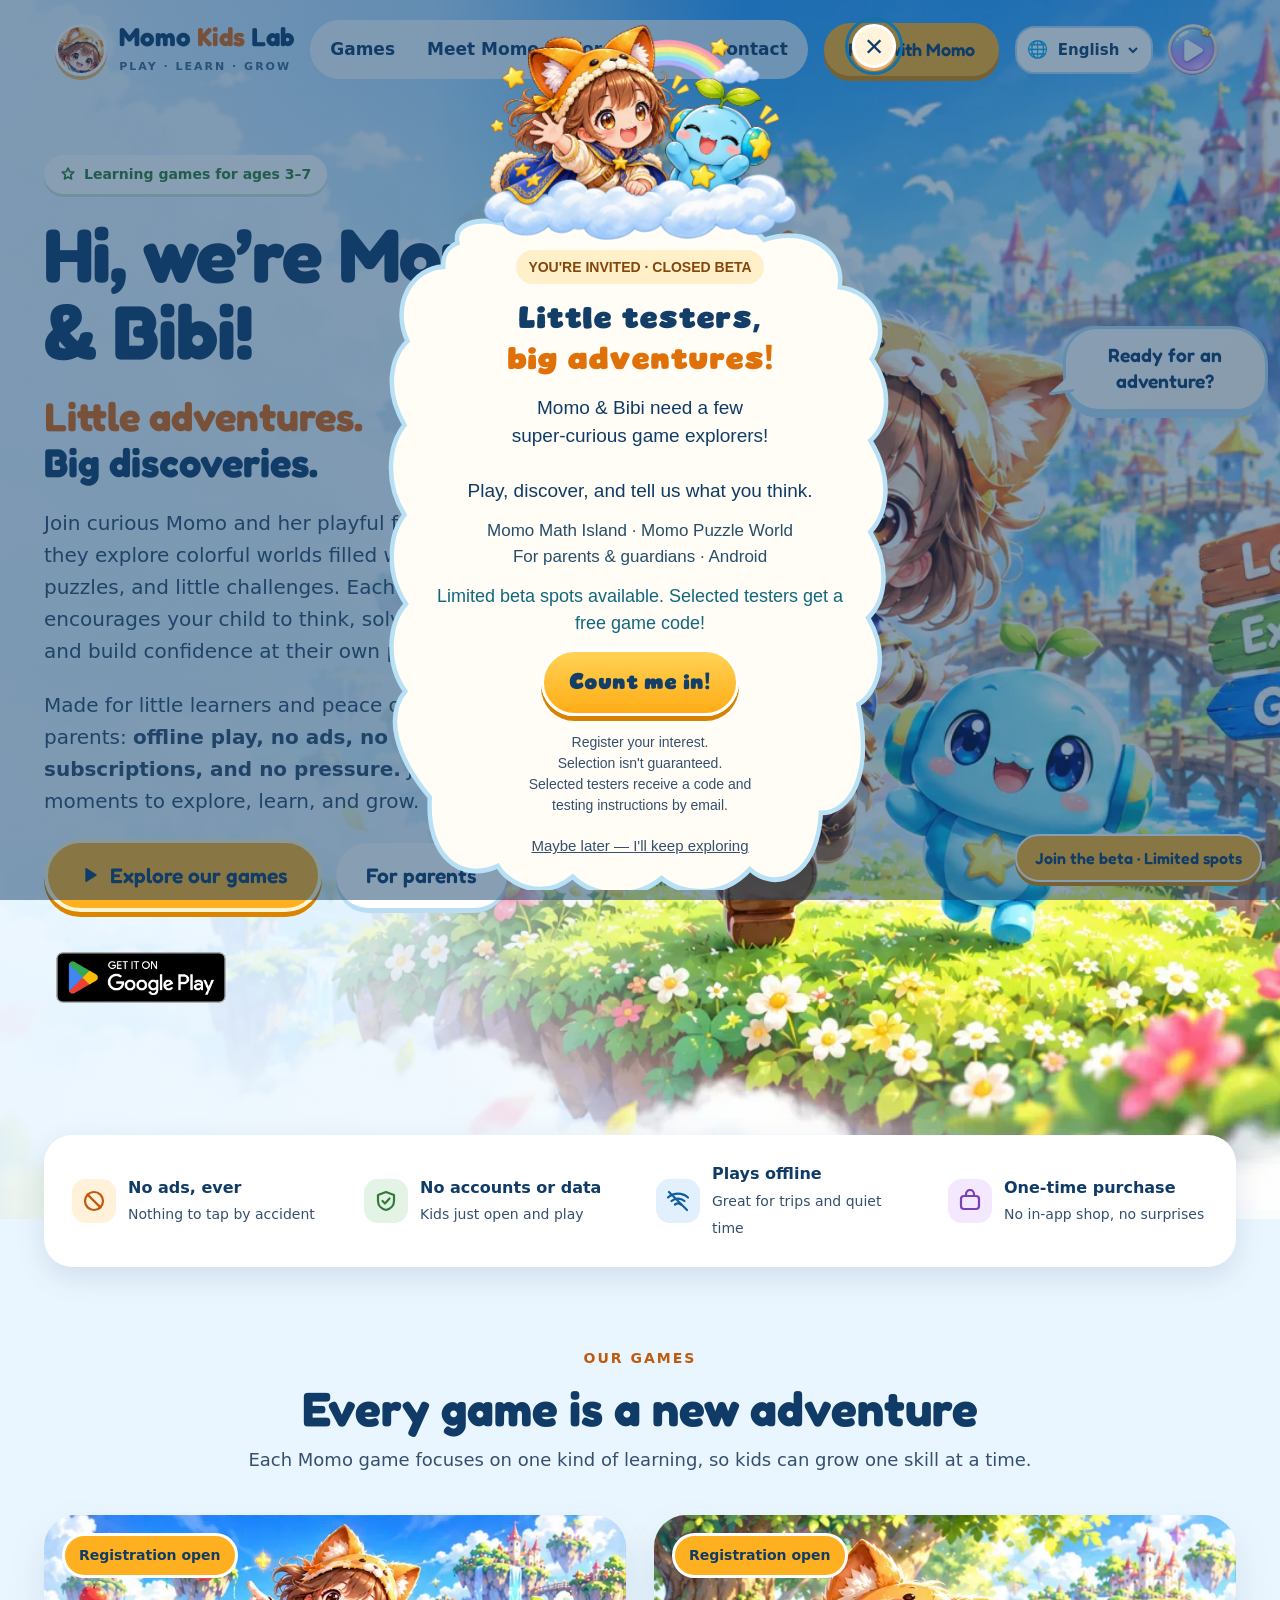
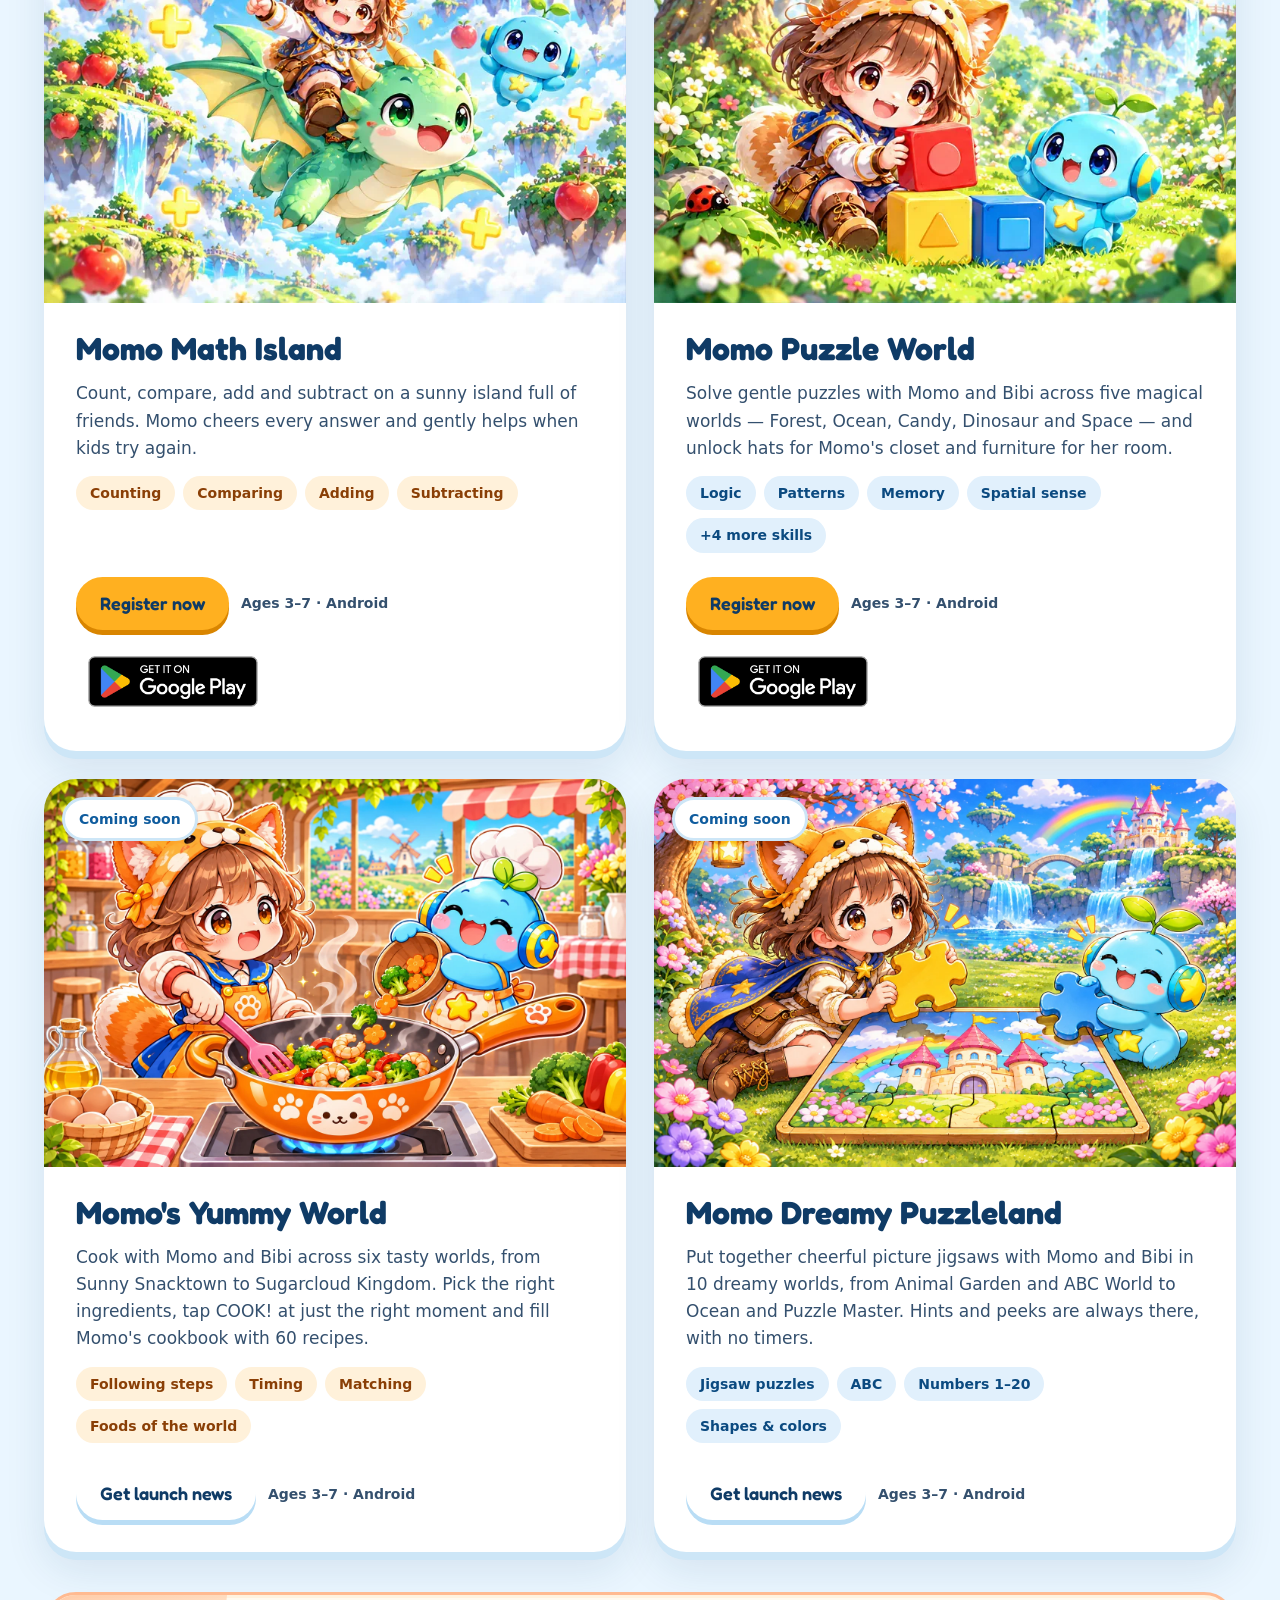
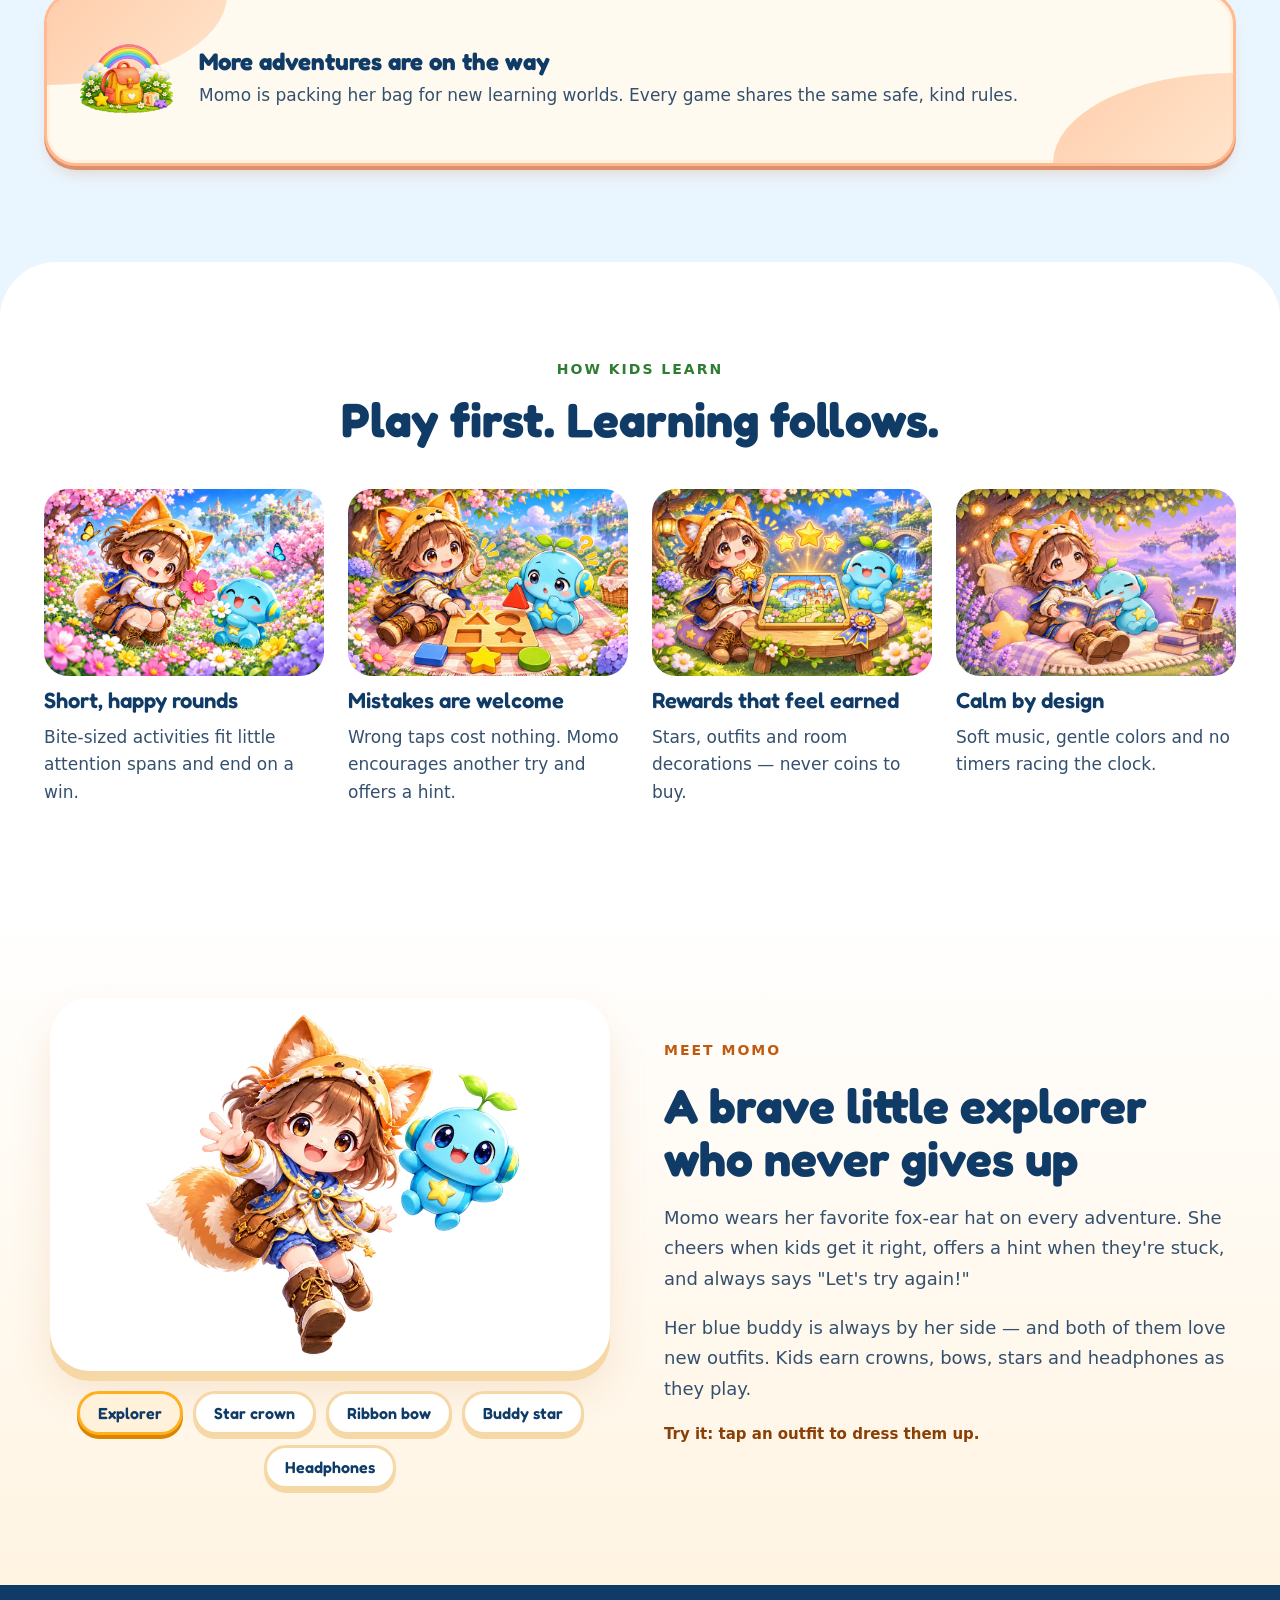
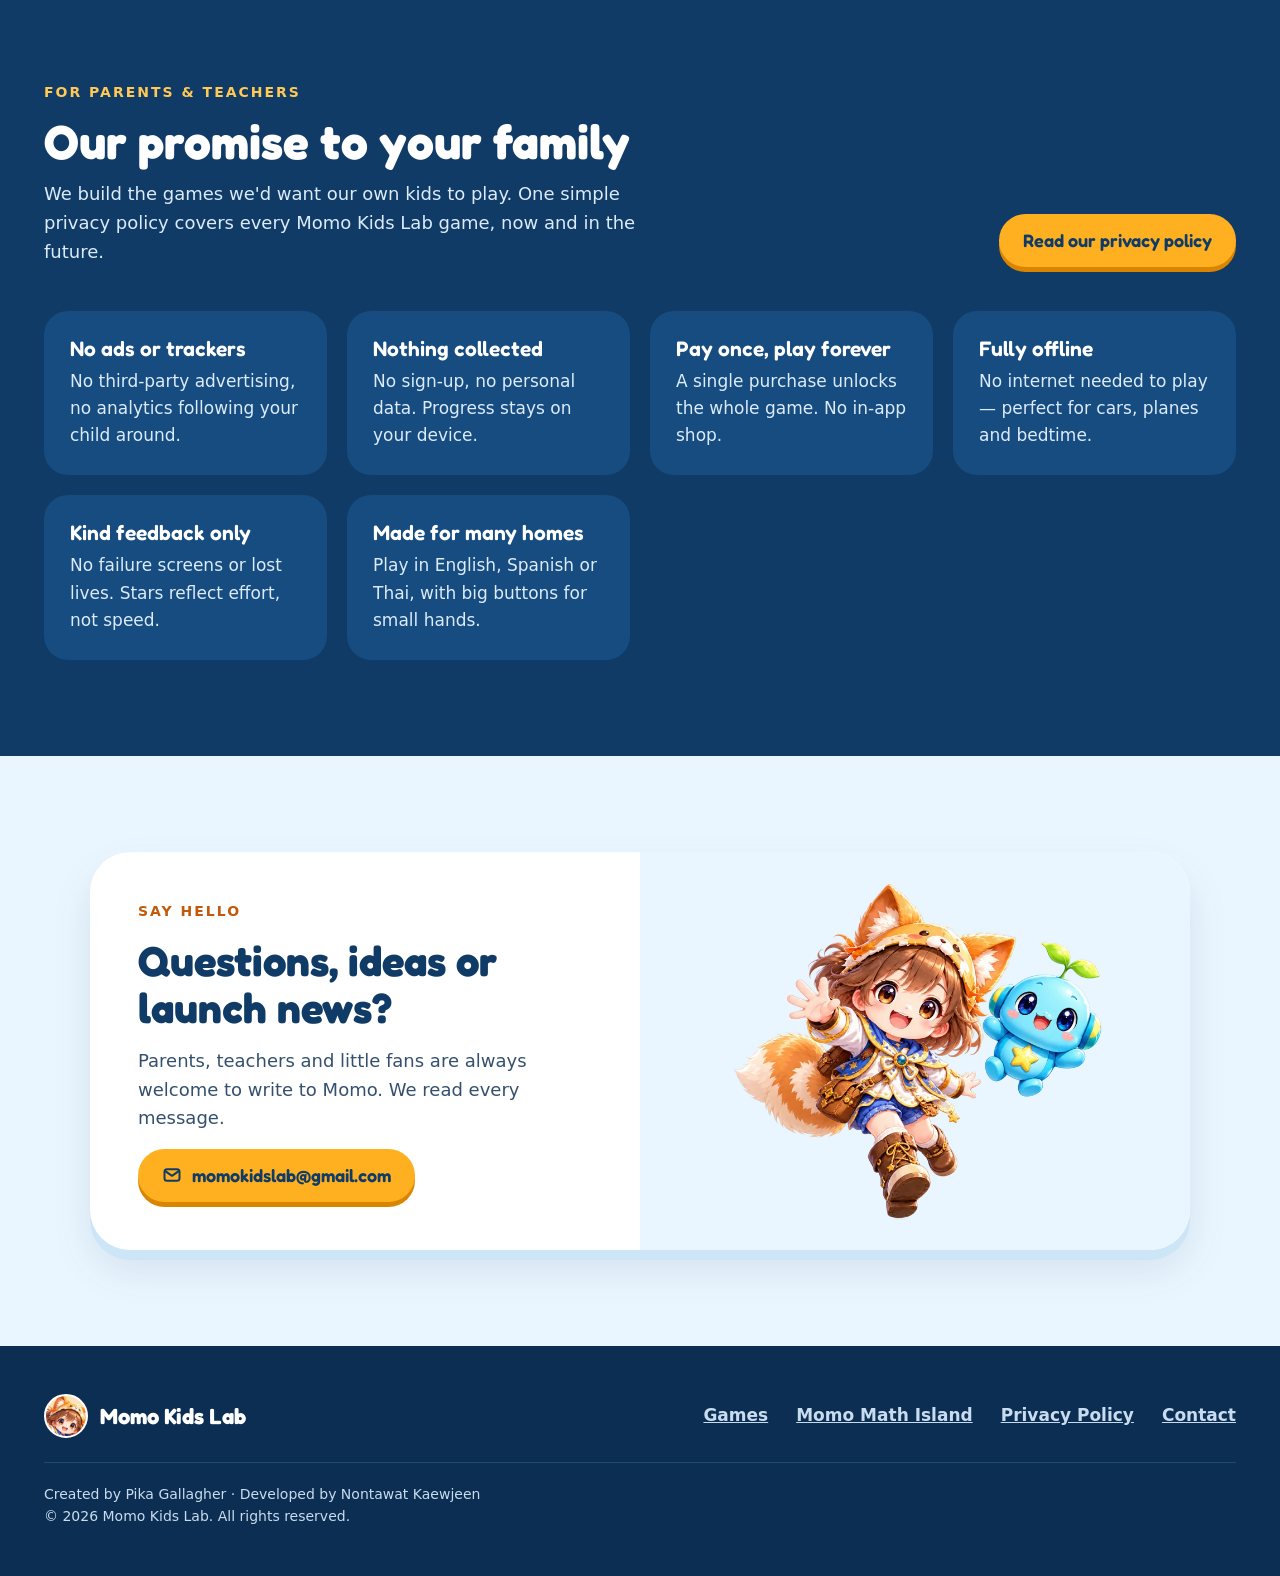
==== index.html @ ffc95e84 "Add Momo theme music with accessible play and mute beside language picker" ====
<!doctype html>
<html lang="en">
<head>
<meta charset="utf-8">
<meta name="viewport" content="width=device-width, initial-scale=1">
<title>Momo Kids Lab — Learning games for curious kids</title>
<meta name="description" content="Momo Kids Lab makes gentle, ad-free learning games for kids ages 3–7. Join Momo, a brave little explorer, on math, puzzle and cooking adventures that play fully offline.">
<meta name="theme-color" content="#EAF6FF">
<meta property="og:type" content="website">
<meta property="og:title" content="Momo Kids Lab — Learning games for curious kids">
<meta property="og:description" content="Gentle, ad-free learning games for kids ages 3–7, starring Momo.">
<meta property="og:url" content="https://shinmeijoudai.github.io/">
<meta property="og:image" content="https://shinmeijoudai.github.io/assets/img/og-image.jpg">
<link rel="icon" type="image/png" href="favicon.png">
<link rel="apple-touch-icon" href="assets/img/apple-touch-icon.png">
<link rel="preload" as="image" href="assets/img/hero.webp">
<link rel="stylesheet" href="assets/site.css?v=20261120-google-play">
</head>
<body>
<a class="skip" href="#main">Skip to content</a>

<header class="hero" id="top">
  <img class="hero-img" src="assets/img/hero.webp" alt="Momo, a cheerful explorer girl in a fox-ear hat, runs across a flowery floating island with Bibi toward a signpost that reads Learn, Explore, Grow" fetchpriority="high">
  <div class="hero-fade"></div>

  <nav class="nav" aria-label="Main">
    <a class="brand" href="./">
      <img src="assets/img/momo-face.webp" alt="" width="52" height="52">
      <span><span class="brand-name">Momo <span>Kids</span> Lab</span><span class="brand-tag">PLAY · LEARN · GROW</span></span>
    </a>
    <div class="nav-links">
      <a href="#games">Games</a>
      <a href="#meet-momo">Meet Momo</a>
      <a href="#parents">For Parents</a>
      <a href="#contact">Contact</a>
    </div>
    <a class="btn btn-sun" href="#games">Play with Momo</a>
    <label class="language-picker"><span aria-hidden="true">🌐</span><select id="site-language" aria-label="Choose language">
      <option value="en" lang="en">English</option>
      <option value="es" lang="es">Español</option>
      <option value="th" lang="th">ไทย</option>
      <option value="zh-CN" lang="zh-CN">简体中文</option>
    </select></label>
  </nav>

  <div class="hero-copy">
    <div class="hero-copy-inner">
      <span class="pill">
        <svg width="16" height="16" viewBox="0 0 24 24" fill="none" stroke="currentColor" stroke-width="2.5" stroke-linecap="round" stroke-linejoin="round" aria-hidden="true"><path d="M12 3l2.6 5.6 6 .7-4.5 4.1 1.2 6L12 16.5 6.7 19.4l1.2-6L3.4 9.3l6-.7z"/></svg>
        Learning games for ages 3–7
      </span>
      <h1>Hi, we’re Momo &amp; Bibi!</h1>
      <h2 style="font-size:clamp(32px,3.2vw,40px);line-height:1.15"><span style="color:var(--orange)">Little adventures.</span> <span style="color:var(--navy);display:inline-block;white-space:nowrap">Big discoveries.</span></h2>
      <p class="hero-text">Join curious Momo and her playful friend Bibi as they explore colorful worlds filled with numbers, puzzles, and little challenges. Each adventure encourages your child to think, solve problems, and build confidence at their own pace.</p>
      <p class="hero-text">Made for little learners and peace of mind for parents: <strong>offline play, no ads, no subscriptions, and no pressure.</strong> Just playful moments to explore, learn, and grow.</p>
      <div class="btn-row">
        <a class="btn btn-sun btn-lg" href="#games">
          <svg width="22" height="22" viewBox="0 0 24 24" fill="currentColor" aria-hidden="true"><path d="M8 5.5v13a1 1 0 0 0 1.5.86l10.4-6.5a1 1 0 0 0 0-1.72L9.5 4.64A1 1 0 0 0 8 5.5z"/></svg>
          Explore our games</a>
        <a class="btn btn-cloud btn-lg" href="#parents">For parents</a>
      </div>
      <div class="play-platform"><a class="google-play-badge" href="#games" aria-label="Explore Momo games on Google Play"><img src="assets/img/google-play-badge.png" width="194" height="75" alt="Get it on Google Play" loading="lazy"></a></div>
    </div>
  </div>

  <div class="bubble" style="translate:0 0" aria-hidden="true">Ready for an adventure?</div>

  <ul class="promise">
    <li><span class="ico o"><svg width="24" height="24" viewBox="0 0 24 24" fill="none" stroke="currentColor" stroke-width="2.2" stroke-linecap="round" aria-hidden="true"><circle cx="12" cy="12" r="9"/><path d="M5.6 5.6l12.8 12.8"/></svg></span>
      <span><strong>No ads, ever</strong><span class="s">Nothing to tap by accident</span></span></li>
    <li><span class="ico g"><svg width="24" height="24" viewBox="0 0 24 24" fill="none" stroke="currentColor" stroke-width="2.2" stroke-linecap="round" stroke-linejoin="round" aria-hidden="true"><path d="M12 3l8 3v6c0 4.5-3.4 8-8 9-4.6-1-8-4.5-8-9V6z"/><path d="M8.5 12l2.5 2.5 4.5-5"/></svg></span>
      <span><strong>No accounts or data</strong><span class="s">Kids just open and play</span></span></li>
    <li><span class="ico b"><svg width="24" height="24" viewBox="0 0 24 24" fill="none" stroke="currentColor" stroke-width="2.2" stroke-linecap="round" stroke-linejoin="round" aria-hidden="true"><path d="M2 8.5a15 15 0 0 1 20 0"/><path d="M5.5 12a10 10 0 0 1 13 0"/><path d="M9 15.5a5 5 0 0 1 6 0"/><path d="M3 3l18 18"/></svg></span>
      <span><strong>Plays offline</strong><span class="s">Great for trips and quiet time</span></span></li>
    <li><span class="ico p"><svg width="24" height="24" viewBox="0 0 24 24" fill="none" stroke="currentColor" stroke-width="2.2" stroke-linecap="round" stroke-linejoin="round" aria-hidden="true"><rect x="3" y="7" width="18" height="13" rx="3"/><path d="M8 7V5a4 4 0 0 1 8 0v2"/></svg></span>
      <span><strong>One-time purchase</strong><span class="s">No in-app shop, no surprises</span></span></li>
  </ul>
</header>

<main id="main">

<section id="games" class="sec games">
  <div class="wrap games-inner">
    <div class="center">
      <span class="eyebrow">Our games</span>
      <h2 class="h2">Every game is a new adventure</h2>
      <p class="lead">Each Momo game focuses on one kind of learning, so kids can grow one skill at a time.</p>
    </div>

    <div class="grid-2 game-grid">
      <article class="card">
        <div class="card-media">
          <img src="assets/img/act-add.webp" alt="Momo and her buddy ride a friendly green dragon past floating islands with apples and plus signs" loading="lazy" width="768" height="512">
          <span class="badge">Registration open</span>
        </div>
        <div class="card-body">
          <h3>Momo Math Island</h3>
          <p>Count, compare, add and subtract on a sunny island full of friends. Momo cheers every answer and gently helps when kids try again.</p>
          <ul class="tags"><li>Counting</li><li>Comparing</li><li>Adding</li><li>Subtracting</li></ul>
          <div class="card-foot"><a class="btn btn-sun" href="https://momo-kids-lab-register.pages.dev/">Register now</a><span>Ages 3–7 · Android</span></div><div class="play-platform"><a class="google-play-badge" href="https://play.google.com/store/apps/details?id=com.momokidslab.momomathisland" aria-label="View this game on Google Play"><img src="assets/img/google-play-badge.png" width="194" height="75" alt="Get it on Google Play" loading="lazy"></a></div>
        </div>
      </article>

      <article class="card">
        <div class="card-media">
          <img src="assets/img/act-count.webp" alt="Momo sits in a sunny forest with her buddy, stacking colorful shape blocks" loading="lazy" width="768" height="512">
          <span class="badge">Registration open</span>
        </div>
        <div class="card-body">
          <h3>Momo Puzzle World</h3>
          <p>Solve gentle puzzles with Momo and Bibi across five magical worlds — Forest, Ocean, Candy, Dinosaur and Space — and unlock hats for Momo's closet and furniture for her room.</p>
          <ul class="tags blue"><li>Logic</li><li>Patterns</li><li>Memory</li><li>Spatial sense</li><li>+4 more skills</li></ul>
          <div class="card-foot"><a class="btn btn-sun" href="https://momo-kids-lab-register.pages.dev/">Register now</a><span>Ages 3–7 · Android</span></div><div class="play-platform"><a class="google-play-badge" href="https://play.google.com/store/apps/details?id=com.momokidslab.puzzleworld" aria-label="View this game on Google Play"><img src="assets/img/google-play-badge.png" width="194" height="75" alt="Get it on Google Play" loading="lazy"></a></div>
        </div>
      </article>

      <article class="card">
        <div class="card-media">
          <img src="assets/img/game-yummy-world.webp" alt="Momo and Bibi cook vegetables together in an orange cat-face wok" loading="lazy" width="768" height="512">
          <span class="badge soft">Coming soon</span>
        </div>
        <div class="card-body">
          <h3>Momo's Yummy World</h3>
          <p>Cook with Momo and Bibi across six tasty worlds, from Sunny Snacktown to Sugarcloud Kingdom. Pick the right ingredients, tap COOK! at just the right moment and fill Momo's cookbook with 60 recipes.</p>
          <ul class="tags"><li>Following steps</li><li>Timing</li><li>Matching</li><li>Foods of the world</li></ul>
          <div class="card-foot"><a class="btn btn-cloud" href="mailto:momokidslab@gmail.com?subject=Tell%20me%20when%20Momo%27s%20Yummy%20World%20launches">Get launch news</a><span>Ages 3–7 · Android</span></div>
        </div>
      </article>

      <article class="card">
        <div class="card-media">
          <img src="assets/img/game-dreamy-puzzleland.webp" alt="Momo and Bibi assemble a colorful castle jigsaw in a magical garden" loading="lazy" width="768" height="512">
          <span class="badge soft">Coming soon</span>
        </div>
        <div class="card-body">
          <h3>Momo Dreamy Puzzleland</h3>
          <p>Put together cheerful picture jigsaws with Momo and Bibi in 10 dreamy worlds, from Animal Garden and ABC World to Ocean and Puzzle Master. Hints and peeks are always there, with no timers.</p>
          <ul class="tags blue"><li>Jigsaw puzzles</li><li>ABC</li><li>Numbers 1–20</li><li>Shapes &amp; colors</li></ul>
          <div class="card-foot"><a class="btn btn-cloud" href="mailto:momokidslab@gmail.com?subject=Tell%20me%20when%20Momo%20Dreamy%20Puzzleland%20launches">Get launch news</a><span>Ages 3–7 · Android</span></div>
        </div>
      </article>
    </div>

    <div class="more">
      <img src="assets/img/decor-rainbow.webp" alt="" loading="lazy">
      <div>
        <h3>More adventures are on the way</h3>
        <p>Momo is packing her bag for new learning worlds. Every game shares the same safe, kind rules.</p>
      </div>
    </div>
  </div>
</section>


<section class="sec learn">
  <div class="wrap stack">
    <div class="center">
      <span class="eyebrow green">How kids learn</span>
      <h2 class="h2">Play first. Learning follows.</h2>
    </div>
    <div class="grid-4">
      <div class="learn-item"><img src="assets/img/act-compare.webp" alt="Momo offers Bibi a pink flower in a sunny blossom garden" loading="lazy" width="768" height="512"><h3>Short, happy rounds</h3><p>Bite-sized activities fit little attention spans and end on a win.</p></div>
      <div class="learn-item"><img src="assets/img/world-forest.webp" alt="Momo kindly helps Bibi find the matching shape in a puzzle" loading="lazy" width="768" height="512"><h3>Mistakes are welcome</h3><p>Wrong taps cost nothing. Momo encourages another try and offers a hint.</p></div>
      <div class="learn-item"><img src="assets/img/world-sky.webp" alt="Momo and Bibi celebrate completing a puzzle with golden star rewards" loading="lazy" width="768" height="512"><h3>Rewards that feel earned</h3><p>Stars, outfits and room decorations — never coins to buy.</p></div>
      <div class="learn-item"><img src="assets/img/act-subtract.webp" alt="Momo and Bibi relax with a storybook and gentle music in a cozy garden nook" loading="lazy" width="768" height="512"><h3>Calm by design</h3><p>Soft music, gentle colors and no timers racing the clock.</p></div>
    </div>
  </div>
</section>

<section id="meet-momo" class="sec meet">
  <div class="wrap split">
    <div class="stage">
      <div class="stage-frame"><img id="outfit-img" src="assets/img/momo-friends.webp" alt="Momo in her explorer outfit waving beside her blue buddy" loading="lazy"></div>
      <div class="outfits" role="group" aria-label="Choose an outfit">
        <button class="outfit" type="button" aria-pressed="true" data-src="assets/img/momo-friends.webp" data-alt="Momo in her explorer outfit waving beside her blue buddy">Explorer</button>
        <button class="outfit" type="button" aria-pressed="false" data-src="assets/img/ward-crown-clean.webp" data-alt="Momo wearing a little star crown beside her blue buddy">Star crown</button>
        <button class="outfit" type="button" aria-pressed="false" data-src="assets/img/ward-bow-clean.webp" data-alt="Momo with a red ribbon bow on her hat beside her blue buddy">Ribbon bow</button>
        <button class="outfit" type="button" aria-pressed="false" data-src="assets/img/ward-star-clean.webp" data-alt="Momo beside her blue buddy, who wears a bouncy star antenna">Buddy star</button>
        <button class="outfit" type="button" aria-pressed="false" data-src="assets/img/ward-phones-clean.webp" data-alt="Momo beside her blue buddy, who wears rainbow headphones">Headphones</button>
      </div>
    </div>
    <div class="copy">
      <span class="eyebrow">Meet Momo</span>
      <h2 class="h2">A brave little explorer who never gives up</h2>
      <p>Momo wears her favorite fox-ear hat on every adventure. She cheers when kids get it right, offers a hint when they're stuck, and always says "Let's try again!"</p>
      <p>Her blue buddy is always by her side — and both of them love new outfits. Kids earn crowns, bows, stars and headphones as they play.</p>
      <p class="hint">Try it: tap an outfit to dress them up.</p>
    </div>
  </div>
</section>

<section id="parents" class="sec dark">
  <div class="wrap stack">
    <div class="dark-head">
      <div>
        <span class="eyebrow gold">For parents &amp; teachers</span>
        <h2 class="h2">Our promise to your family</h2>
        <p class="lead">We build the games we'd want our own kids to play. One simple privacy policy covers every Momo Kids Lab game, now and in the future.</p>
      </div>
      <a class="btn btn-sun" href="momo-math-island/privacy-policy.html">Read our privacy policy</a>
    </div>
    <div class="grid-3">
      <div class="tile"><h3>No ads or trackers</h3><p>No third-party advertising, no analytics following your child around.</p></div>
      <div class="tile"><h3>Nothing collected</h3><p>No sign-up, no personal data. Progress stays on your device.</p></div>
      <div class="tile"><h3>Pay once, play forever</h3><p>A single purchase unlocks the whole game. No in-app shop.</p></div>
      <div class="tile"><h3>Fully offline</h3><p>No internet needed to play — perfect for cars, planes and bedtime.</p></div>
      <div class="tile"><h3>Kind feedback only</h3><p>No failure screens or lost lives. Stars reflect effort, not speed.</p></div>
      <div class="tile"><h3>Made for many homes</h3><p>Play in English, Spanish or Thai, with big buttons for small hands.</p></div>
    </div>
  </div>
</section>

<section id="contact" class="sec">
  <div class="wrap">
    <div class="contact">
      <div class="contact-copy">
        <span class="eyebrow">Say hello</span>
        <h2>Questions, ideas or launch news?</h2>
        <p class="lead">Parents, teachers and little fans are always welcome to write to Momo. We read every message.</p>
        <a class="btn btn-sun" href="https://mail.google.com/mail/?view=cm&amp;fs=1&amp;to=momokidslab%40gmail.com" target="_blank" rel="noopener noreferrer">
          <svg width="20" height="20" viewBox="0 0 24 24" fill="none" stroke="currentColor" stroke-width="2.4" stroke-linecap="round" stroke-linejoin="round" aria-hidden="true"><rect x="3" y="5" width="18" height="14" rx="3"/><path d="M3.5 7l8.5 6 8.5-6"/></svg>
          momokidslab@gmail.com</a>
      </div>
      <div class="contact-art"><img src="assets/img/momo-friends.webp" alt="Momo waves hello next to her smiling blue buddy" loading="lazy"></div>
    </div>
  </div>
</section>

</main>

<footer class="footer">
  <div class="wrap">
    <a class="brand" href="./"><img src="assets/img/momo-face.webp" alt="" width="44" height="44"><span class="brand-name">Momo Kids Lab</span></a>
    <nav aria-label="Footer">
      <a href="#games">Games</a>
      <a href="momo-math-island/">Momo Math Island</a>
      <a href="momo-math-island/privacy-policy.html">Privacy Policy</a>
      <a href="https://mail.google.com/mail/?view=cm&amp;fs=1&amp;to=momokidslab%40gmail.com" target="_blank" rel="noopener noreferrer">Contact</a>
    </nav>
    <small>Created by Pika Gallagher · Developed by Nontawat Kaewjeen<br>© 2026 Momo Kids Lab. All rights reserved.</small>
  </div>
</footer>

<script>
document.querySelectorAll('.outfit').forEach(function (btn) {
  btn.addEventListener('click', function () {
    document.querySelectorAll('.outfit').forEach(function (b) { b.setAttribute('aria-pressed', 'false'); });
    btn.setAttribute('aria-pressed', 'true');
    var img = document.getElementById('outfit-img');
    img.src = btn.dataset.src;
    img.alt = btn.dataset.alt;
  });
});
</script>
<script src="assets/languages.js?v=20261120-bibi-th" defer></script>

<dialog class="beta-dialog" id="beta-dialog" aria-labelledby="beta-title" aria-describedby="beta-description">
  <button class="beta-close" type="button" data-beta-close aria-label="Close">×</button>
  <img class="beta-art" src="assets/img/beta-invite-art.webp" width="1536" height="1024" alt="Momo and Bibi waving from a fluffy cloud"><div class="beta-cloud">
  <span class="beta-badge" data-beta="badge">YOU'RE INVITED · CLOSED BETA</span>
  <h2 id="beta-title" data-beta="title"><span class="beta-title-navy">Little testers,</span><span class="beta-title-orange">big adventures!</span></h2>
  <p id="beta-description" data-beta="description">Momo & Bibi need a few
super-curious game explorers!

Play, discover, and tell us what you think.</p>
<p class="beta-games" data-beta="games">Momo Math Island · Momo Puzzle World
For parents & guardians · Android</p>
<p class="beta-offer" data-beta="offer">Limited beta spots available. Selected testers get a free game code!</p>
  
  <a class="btn btn-sun" href="https://momo-kids-lab-register.pages.dev/#register" data-beta="cta">Count me in!</a>
<p class="beta-note" data-beta="note">Register your interest.
Selection isn't guaranteed.
Selected testers receive a code and
testing instructions by email.</p>
  <button class="beta-later" type="button" data-beta-close data-beta="later">Maybe later</button>
</div></dialog>
<button class="beta-reopen" type="button" id="beta-reopen" aria-haspopup="dialog" data-beta="reopen">Join the beta · Limited spots</button>
<script src="assets/beta-invite.js?v=limited-spots" defer></script>


<script>
(function(){
  const hero=document.querySelector('.hero');
  const image=hero.querySelector('.hero-img');
  const bubble=hero.querySelector('.bubble');
  function placeBubble(){
    if(window.innerWidth<=820)return;
    const w=image.clientWidth,h=image.clientHeight;
    const iw=image.naturalWidth||1536,ih=image.naturalHeight||1024;
    const scale=Math.max(w/iw,h/ih);
    // The outer tip of Momo's right fox ear is at (1230, 325).
    // Match object-fit: cover and object-position: 70% center.
    const earX=(w-iw*scale)*0.7+1230*scale;
    const earY=(h-ih*scale)*0.5+325*scale;
    const left=Math.min(w-bubble.offsetWidth-12,earX+12);
    const top=Math.max(112,earY-bubble.offsetHeight+25);
    bubble.style.setProperty('--ear-bubble-left',left+'px');
    bubble.style.setProperty('--ear-bubble-top',top+'px');
  }
  image.addEventListener('load',placeBubble);
  window.addEventListener('resize',placeBubble);
  new ResizeObserver(placeBubble).observe(hero);
  if(document.fonts)document.fonts.ready.then(placeBubble);
  placeBubble();
})();
</script>
<script src="assets/site-music.js?v=20261124-momo-theme" defer></script>
</body>
</html>
---- assets/site.css ----
/* Momo Kids Lab — shared site styles */
@font-face{font-family:"Fredoka";src:url("fonts/Fredoka.ttf") format("truetype");font-weight:300 700;font-display:swap}
:root{
  --sky:#EAF6FF;--sky-line:#CDE6F7;--sky-shadow:#B9DDF5;--white:#FFFFFF;
  --navy:#0F3B66;--navy-2:#164C80;--navy-3:#0B2E52;--ink:#34506E;--ink-strong:#2C4A69;
  --sun:#FFB020;--sun-dark:#D98500;--orange:#E0640F;--orange-text:#C15A0C;--orange-deep:#8A3F06;
  --peach:#FFF1DA;--peach-line:#F6D7A6;--cream:#FFF4E2;--green:#2E7D32;--gold:#FFC857;
  --display:"Fredoka","Arial Rounded MT Bold",system-ui,sans-serif;
  --body:"Nunito","Segoe UI",system-ui,-apple-system,Roboto,sans-serif;
}
*{box-sizing:border-box}
html{scroll-behavior:smooth}
body{margin:0;background:var(--sky);color:var(--ink);font-family:var(--body);font-size:17px;line-height:1.6;overflow-x:hidden}
img{max-width:100%;height:auto;display:block}
a{color:#0F5C9E}a:hover{color:#0B3F6E}
h1,h2,h3{font-family:var(--display);color:var(--navy);margin:0;line-height:1.1}
p{margin:0}
.wrap{max-width:1240px;margin:0 auto;padding:0 24px}
.sec{padding:96px 0}
.eyebrow{font-weight:800;letter-spacing:2px;font-size:14px;color:var(--orange-text);text-transform:uppercase}
.eyebrow.green{color:var(--green)}.eyebrow.gold{color:var(--gold)}
.h2{font-size:clamp(32px,4vw,48px);font-weight:700}
.center{text-align:center;display:flex;flex-direction:column;align-items:center;gap:12px}
.lead{font-size:18px;max-width:640px}
.skip{position:absolute;left:-999px;top:8px;background:var(--white);padding:10px 16px;border-radius:12px;z-index:10}
.skip:focus{left:8px}
:focus-visible{outline:3px solid #1E88E5;outline-offset:3px}

/* Buttons */
.btn{font-family:var(--display);font-weight:600;text-decoration:none;color:var(--navy);display:inline-flex;align-items:center;gap:10px;border-radius:999px;min-height:48px;padding:12px 24px;font-size:18px;border:0;cursor:pointer;transition:transform .15s,filter .15s}
.btn:hover{transform:translateY(-2px);color:var(--navy)}
.btn-sun{background:var(--sun);box-shadow:0 5px 0 var(--sun-dark)}
.btn-sun:hover{filter:brightness(1.04)}
.btn-cloud{background:var(--white);box-shadow:0 5px 0 var(--sky-shadow)}
.btn-lg{font-size:21px;padding:16px 30px;min-height:60px;border:4px solid #FFF6D6}
.btn-cloud.btn-lg{border:0}

/* Nav */
.nav{display:flex;align-items:center;justify-content:space-between;gap:16px;padding:20px 24px;max-width:1240px;margin:0 auto}
.brand{display:flex;align-items:center;gap:12px;text-decoration:none}
.brand img{width:52px;height:52px;border-radius:50%;object-fit:cover;background:#FFE3B8;border:3px solid var(--white);box-shadow:0 4px 0 #F2B867}
.brand-name{font-family:var(--display);font-weight:700;font-size:26px;color:var(--navy);line-height:1}
.brand-name span{color:var(--orange)}
.brand-tag{display:block;font-size:11px;font-weight:800;letter-spacing:2px;color:#3F6488;margin-top:4px}
.nav-links{display:flex;gap:4px;background:rgba(255,255,255,.75);padding:6px;border-radius:999px}
.nav-links a{color:var(--navy);text-decoration:none;font-weight:800;padding:10px 14px;border-radius:999px}
.nav-links a:hover{background:var(--white)}
.nav-solid{background:var(--white);box-shadow:0 2px 0 var(--sky-line)}
.nav-solid .nav{padding:14px 24px}
.nav-solid .nav-links{background:transparent}
.nav-solid .nav-links a:hover{background:var(--sky)}

/* Hero */
.hero{position:relative;min-height:760px;display:flex;flex-direction:column}
.hero-img{position:absolute;inset:0;width:100%;height:100%;object-fit:cover;object-position:70% center}
.hero-fade{position:absolute;inset:0;background:linear-gradient(90deg,rgba(234,246,255,.93) 0%,rgba(234,246,255,.72) 34%,rgba(234,246,255,0) 58%)}
.hero>*:not(.hero-img):not(.hero-fade):not(.bubble){position:relative;z-index:1}
.hero-copy{flex-grow:1;display:flex;align-items:center;padding:56px 24px 120px;max-width:1240px;width:100%;margin:0 auto}
.hero-copy-inner{max-width:560px;display:flex;flex-direction:column;gap:22px;align-items:flex-start}
.pill{display:inline-flex;align-items:center;gap:8px;background:var(--white);color:var(--green);font-weight:800;font-size:14px;padding:8px 16px;border-radius:999px;box-shadow:0 3px 0 #CBE7D0}
.hero h1{font-size:clamp(44px,6vw,76px);letter-spacing:-1px;line-height:1.02}
.hero h1 span{color:var(--orange)}
.hero-text{font-size:20px;color:var(--ink-strong);max-width:500px}
.btn-row{display:flex;flex-wrap:wrap;gap:14px;align-items:center}
.bubble{position:absolute;z-index:2;left:auto;right:clamp(24px,5vw,100px);top:145px;translate:0 0;max-width:230px;text-align:center;background:var(--white);color:var(--navy);font-family:var(--display);font-weight:600;font-size:20px;line-height:1.3;padding:18px 22px;border:3px solid #b9ddf5;border-radius:28px;box-shadow:0 7px 0 var(--sky-shadow);animation:bob 3s ease-in-out infinite}
.bubble::after{content:"";position:absolute;right:-19px;bottom:12px;width:30px;height:25px;background:var(--white);border-right:3px solid #b9ddf5;border-bottom:3px solid #b9ddf5;transform:skewY(25deg) rotate(-18deg);border-radius:0 0 7px 0;clip-path:polygon(0 0,100% 100%,0 100%)}
@keyframes bob{50%{transform:translateY(-6px)}}
.promise{list-style:none;margin:0 auto -48px;max-width:1192px;padding:18px;background:var(--white);border-radius:28px;box-shadow:0 10px 30px rgba(15,59,102,.12);display:grid;grid-template-columns:repeat(auto-fit,minmax(220px,1fr));gap:12px;width:calc(100% - 48px)}
.promise li{display:flex;align-items:center;gap:12px;padding:8px 10px}
.promise strong{display:block;color:var(--navy);font-size:16px}
.promise span.s{font-size:14px}
.ico{width:44px;height:44px;border-radius:14px;display:flex;align-items:center;justify-content:center;flex-shrink:0}
.ico.o{background:#FFF1DA;color:#C15A0C}.ico.g{background:#E3F4E6;color:#2E7D32}.ico.b{background:#E1F0FC;color:#0F5C9E}.ico.p{background:#F3E8FD;color:#7B3FB8}

/* Game cards */
.games{padding-top:128px}
.games-inner{display:flex;flex-direction:column;gap:40px}
.grid-2{display:grid;grid-template-columns:repeat(auto-fit,minmax(min(340px,100%),1fr));gap:28px}
.game-grid{grid-template-columns:repeat(auto-fit,minmax(min(440px,100%),1fr))}
.card{background:var(--white);border-radius:32px;overflow:hidden;box-shadow:0 8px 0 var(--sky-line),0 18px 40px rgba(15,59,102,.10);display:flex;flex-direction:column;transition:transform .2s}
.card:hover{transform:translateY(-4px)}
.card-media{position:relative}
.card-media img{width:100%;aspect-ratio:3/2;object-fit:cover}
.badge{position:absolute;top:18px;left:18px;font-weight:800;font-size:14px;padding:8px 14px;border-radius:999px;border:3px solid var(--white);background:var(--sun);color:var(--navy)}
.badge.soft{background:var(--white);color:#0F5C9E;border-color:var(--sky-line)}
.card-body{padding:28px 32px 32px;display:flex;flex-direction:column;gap:14px;flex-grow:1}
.card-body h3{font-size:32px}
.tags{list-style:none;margin:0;padding:0;display:flex;flex-wrap:wrap;gap:8px}
.tags li{font-weight:800;font-size:14px;padding:6px 14px;border-radius:999px;background:var(--peach);color:var(--orange-deep)}
.tags.blue li{background:#E1F0FC;color:#0B4A80}
.card-foot{margin-top:auto;padding-top:10px;display:flex;flex-wrap:wrap;gap:12px;align-items:center;font-size:14px;font-weight:700}
.more{position:relative;isolation:isolate;overflow:hidden;background:#fffaf0;border:3px solid #ffba91;border-radius:32px;padding:24px 32px;display:flex;flex-wrap:wrap;align-items:center;gap:24px;box-shadow:inset 0 0 0 3px #fff2df,0 4px 0 #dc906b,0 12px 18px -8px rgba(198,112,66,.35)}
.more::before,.more::after{content:"";position:absolute;z-index:-1;pointer-events:none;width:180px;height:90px;background:linear-gradient(135deg,#ffc29b,#ffdfc2);opacity:.8}
.more::before{top:0;left:0;border-bottom-right-radius:100%}
.more::after{bottom:0;right:0;border-top-left-radius:100%}
.more img{width:96px;height:120px;object-fit:contain}
.more div{flex:1 1 320px;display:flex;flex-direction:column;gap:6px}
.more h3{font-size:24px}

/* Learn */
.learn{background:var(--white);border-radius:56px 56px 0 0}
.grid-4{display:grid;grid-template-columns:repeat(auto-fit,minmax(min(250px,100%),1fr));gap:24px}
.learn-item{display:flex;flex-direction:column;gap:12px}
.learn-item img{width:100%;aspect-ratio:3/2;object-fit:cover;border-radius:24px}
.learn-item h3{font-size:22px;font-weight:600}
.stack{display:flex;flex-direction:column;gap:44px}

/* Meet Momo */
.meet{background:linear-gradient(180deg,#FFFFFF 0%,var(--cream) 100%)}
.split{display:flex;flex-wrap:wrap;align-items:center;gap:48px}
.split>*{flex:1 1 440px;min-width:0}
.stage{display:flex;flex-direction:column;align-items:center;gap:20px}
.stage-frame{width:100%;max-width:560px;aspect-ratio:3/2;background:var(--white);border-radius:40px;box-shadow:0 10px 0 var(--peach-line),0 20px 40px rgba(193,90,12,.12);display:flex;align-items:center;justify-content:center;overflow:hidden}
.stage-frame img{width:92%;height:92%;object-fit:contain}
.outfits{display:flex;flex-wrap:wrap;justify-content:center;gap:10px}
.outfit{font-family:var(--display);font-weight:600;font-size:16px;color:var(--navy);min-height:44px;padding:8px 18px;border-radius:999px;cursor:pointer;border:3px solid var(--peach-line);background:var(--white);box-shadow:0 4px 0 var(--peach-line)}
.outfit:hover{border-color:var(--sun)}
.outfit[aria-pressed="true"]{border-color:var(--sun);background:var(--peach);box-shadow:0 4px 0 var(--sun-dark)}
.copy{display:flex;flex-direction:column;gap:18px}
.copy p{font-size:18px;line-height:1.7}
.hint{font-size:15px!important;font-weight:700;color:var(--orange-deep)}

/* Parents (navy) */
.dark{background:var(--navy);color:#DCEBFA}
.dark h2,.dark h3{color:var(--white)}
.dark-head{display:flex;flex-wrap:wrap;gap:32px;align-items:flex-end;justify-content:space-between}
.dark-head>div{flex:1 1 520px;display:flex;flex-direction:column;gap:12px}
.grid-3{display:grid;grid-template-columns:repeat(auto-fit,minmax(min(260px,100%),1fr));gap:20px}
.tile{background:var(--navy-2);border-radius:24px;padding:26px;display:flex;flex-direction:column;gap:8px}
.tile h3{font-size:21px;font-weight:600}
.dark a:not(.btn){color:var(--gold);font-weight:800}

/* Contact */
.contact{max-width:1100px;margin:0 auto;background:var(--white);border-radius:40px;box-shadow:0 10px 0 var(--sky-line),0 20px 40px rgba(15,59,102,.10);display:flex;flex-wrap:wrap;overflow:hidden}
.contact-copy{flex:1 1 380px;padding:48px;display:flex;flex-direction:column;gap:16px;align-items:flex-start}
.contact-copy h2{font-size:clamp(30px,3.4vw,42px)}
.contact-art{flex:1 1 380px;min-height:320px;background:var(--sky);display:flex;align-items:center;justify-content:center;padding:24px}
.contact-art img{max-height:340px;object-fit:contain}

/* Footer */
.footer{background:var(--navy-3);color:#C9DCEF;padding:48px 0}
.footer .wrap{display:flex;flex-wrap:wrap;gap:24px 32px;justify-content:space-between;align-items:center}
.footer .brand img{width:44px;height:44px;box-shadow:none;border-width:2px}
.footer .brand-name{color:var(--white);font-size:22px}
.footer .brand-name span{color:var(--white)}
.footer nav{display:flex;flex-wrap:wrap;gap:8px 28px;font-weight:700}
.footer a{color:#C9DCEF}.footer a:hover{color:var(--white)}
.footer small{flex-basis:100%;border-top:1px solid #1E4A75;padding-top:20px;font-size:14px}

/* Game page */
.game-hero{padding:64px 0 80px}
.game-hero h1{font-size:clamp(44px,5.4vw,70px);line-height:1.02}
.game-hero h1 span{color:var(--orange)}
.game-hero .shot{width:100%;aspect-ratio:3/2;object-fit:cover;border-radius:40px;border:8px solid var(--white);box-shadow:0 10px 0 var(--sky-line),0 24px 48px rgba(15,59,102,.16)}
.badge-inline{background:var(--sun);color:var(--navy);font-weight:800;font-size:14px;padding:8px 16px;border-radius:999px;border:3px solid var(--white)}
.facts{list-style:none;margin:48px 0 0;padding:0;display:grid;grid-template-columns:repeat(auto-fit,minmax(170px,1fr));gap:14px}
.facts li{background:var(--white);border-radius:20px;padding:16px 18px;box-shadow:0 4px 0 var(--sky-line)}
.facts span{display:block;font-size:13px;font-weight:800;letter-spacing:1px;color:#4F6A85}
.facts strong{font-family:var(--display);font-size:22px;color:var(--navy)}
.mode{border-radius:28px;overflow:hidden;display:flex;flex-direction:column}
.mode img{width:100%;aspect-ratio:3/2;object-fit:cover}
.mode div{padding:20px 22px 24px;display:flex;flex-direction:column;gap:6px}
.mode h3{font-size:24px;font-weight:600}
.m-green{background:#E8F6E9}.m-green h3{color:#1B5E20}.m-green p{color:#2F4B33}
.m-pink{background:#FDE8F1}.m-pink h3{color:#8E1F55}.m-pink p{color:#5A2B41}
.m-blue{background:#E1F0FC}.m-blue h3{color:#0B4A80}.m-blue p{color:var(--ink-strong)}
.m-purple{background:#EFE7FB}.m-purple h3{color:#5B2C9A}.m-purple p{color:#45325F}
.rewards{display:grid;grid-template-columns:repeat(3,minmax(0,1fr));gap:14px}
.rewards div{background:var(--white);border-radius:24px;padding:12px;box-shadow:0 5px 0 var(--peach-line)}
.rewards img{width:100%;aspect-ratio:3/2;object-fit:contain}
.faq{max-width:900px;margin:0 auto;display:flex;flex-direction:column;gap:14px}
.faq .tile h3{font-size:20px}
.back{font-weight:800;text-decoration:none;display:inline-flex;align-items:center;gap:6px;min-height:44px}

@media (max-width:820px){
  .nav-links{display:none}
  .sec{padding:64px 0}
  .games{padding-top:112px}
  .hero{min-height:0;background:var(--sky)}
  .hero .nav{order:1}
  .hero-copy{order:2;padding-top:8px;padding-bottom:24px}
  .hero-fade{display:none}
  .hero .hero-img{order:3;position:relative;inset:auto;height:auto;aspect-ratio:1/1;object-position:62% 45%}
  .promise{order:4;margin-top:-56px}
  .bubble{display:none}
  .nav .btn{display:none}
  .contact-copy{padding:32px 24px}
  .card-body{padding:24px}
}
@media (prefers-reduced-motion:reduce){*{animation:none!important;transition:none!important;scroll-behavior:auto!important}}

/* Website language selector */
.language-picker{display:inline-flex;align-items:center;gap:6px;background:#fff;border:2px solid #b8def6;border-radius:20px;padding:6px 10px;color:#123e68;flex-shrink:0}
.language-picker select{font:inherit;font-size:15px;font-weight:700;color:inherit;background:transparent;border:0;min-height:32px;max-width:132px;cursor:pointer}
.language-picker select:focus-visible{outline:3px solid #ffa726;outline-offset:3px;border-radius:5px}
html:lang(th) body{line-height:1.8}
html:lang(zh-CN) body{line-height:1.7}
@media(max-width:1100px){.nav{flex-wrap:wrap}.language-picker{margin-left:auto}}
@media(max-width:480px){.language-picker{padding:4px 7px}.language-picker select{font-size:14px;max-width:105px}.nav{gap:10px}}

/* Hide the stray first pixel row in these original outfit cutouts. */
.stage-frame img[src*="ward-star.webp"],.stage-frame img[src*="ward-phones.webp"]{clip-path:inset(1px 0 0)}

/* Give the games introduction the full section width. */
#games .center > .lead{max-width:none;width:100%}

/* Closed beta invitation */
.beta-dialog{position:fixed;inset:0;margin:auto;border:3px solid #f6d7a6;border-radius:30px;background:#fffaf1;color:var(--navy);padding:30px;max-width:530px;width:calc(100% - 32px);max-height:calc(100dvh - 40px);overflow-y:auto;text-align:center;box-shadow:0 16px 55px #123e6833}
.beta-dialog::backdrop{background:#123e6880}
.beta-dialog h2{font-size:clamp(26px,5vw,34px);margin:16px 0}
.beta-dialog p{margin:14px 0;line-height:1.6}
.beta-momo{margin:0 auto 14px;border:3px solid white;border-radius:50%;box-shadow:0 4px 0 #f2b867}
.beta-badge{display:inline-block;background:#e4f4ff;border-radius:30px;padding:6px 14px;font-weight:700}
.beta-note{font-size:14px;color:#34506e}
.beta-close{position:absolute;right:10px;top:8px;width:44px;height:44px;border:0;background:transparent;font-size:32px;color:var(--navy);cursor:pointer}
.beta-dialog .btn{justify-content:center;max-width:100%;white-space:normal;text-align:center}
.beta-later{display:block;margin:16px auto 0;background:none;border:0;color:#34506e;text-decoration:underline;font:inherit;min-height:44px;cursor:pointer}
.beta-reopen{position:fixed;right:18px;bottom:18px;z-index:15;background:#ffb020;color:#0f3b66;border:2px solid white;border-radius:24px;padding:12px 18px;box-shadow:0 4px 0 #d98500;font-family:var(--display);font-size:16px;font-weight:600;cursor:pointer;max-width:calc(100% - 36px)}
body.beta-open{overflow:hidden}
@media(max-width:480px){.beta-dialog{padding:24px 18px}.beta-reopen{font-size:14px;padding:10px 14px}}


@font-face{font-family:MomoKidsChunky;src:url("momo-kids-chunky.ttf") format("truetype");font-display:swap}
.beta-dialog{border:0;border-radius:0;background:transparent;padding:46px 12px 22px;width:min(580px,calc(100% - 20px));max-width:580px;box-shadow:none;overflow-y:auto;overscroll-behavior:contain}
.beta-art{display:block;width:88%;height:auto;margin:0 auto -24px;position:relative;z-index:1}
.beta-cloud{position:relative;padding:38px 38px 24px;background:#fffdf6;border:3px solid #b8e1f6;border-radius:25% 23% 22% 24% / 8% 9% 8% 9%;box-shadow:0 7px 0 #b8d7e6}
.beta-dialog h2{font-family:MomoKidsChunky,var(--display);font-size:clamp(28px,5vw,38px);line-height:1.2;margin:14px 0;color:#d96a06}
.beta-dialog p{font-family:Arial,sans-serif;font-size:19px;line-height:1.5;margin:14px 0}
.beta-dialog .beta-note{font-size:14px;line-height:1.5}
.beta-badge{font-family:Arial,sans-serif;font-size:14px;background:#fff0ca;color:#85450b;padding:6px 12px}
.beta-dialog .btn{font-family:MomoKidsChunky,var(--display);font-size:23px;padding:12px 25px;min-height:48px;margin:4px auto}
.beta-close{top:46px;right:14px;z-index:3;background:#fff3dc;border:3px solid white;border-radius:50%;box-shadow:0 3px 0 #e7b273;line-height:1}
.beta-later{font-family:Arial,sans-serif;font-size:15px;margin:8px auto 0;line-height:1.4}
.beta-dialog button:focus-visible,.beta-dialog a:focus-visible{outline:3px solid #1572a3;outline-offset:4px}
@media(max-width:480px){.beta-dialog{padding:20px 6px 15px}.beta-cloud{padding:30px 22px 20px}.beta-art{width:95%;margin-bottom:-18px}.beta-close{top:20px;right:6px}.beta-dialog p{font-size:18px}.beta-dialog .beta-note{font-size:13px}.beta-later{font-size:14px}}

/* Approved invitation wording and compact cloud layout. */
.beta-dialog p{white-space:pre-line}
.beta-dialog #beta-description{line-height:1.45}
.beta-dialog .beta-games{font-size:17px;line-height:1.5;color:#264e6a}
.beta-dialog .beta-offer{font-size:18px;color:#11677e;margin:14px 0 8px}
.beta-dialog .beta-note{margin:12px 0 0}
.beta-dialog h2{color:#123e68}
.beta-cloud{border-radius:65px;background:#fffdf6;padding:38px 38px 28px}
@media(max-width:480px){.beta-cloud{border-radius:45px;padding:30px 20px 24px}.beta-dialog .beta-games{font-size:16px}.beta-dialog .beta-offer{font-size:17px}}

.beta-cloud{background: url("beta-cloud.svg") center/100% 100% no-repeat;border:0;border-radius:0;box-shadow:none;padding:42px 48px 38px}.beta-art{margin-bottom:-38px}@media(max-width:480px){.beta-cloud{padding:36px 30px 32px}.beta-art{margin-bottom:-28px}}

/* Keep the invitation artwork compact and the close control reachable. */
.beta-art{width:auto;max-width:92%;height:auto;max-height:220px;object-fit:contain;margin:0 auto -30px}
.beta-dialog{width:min(540px,calc(100% - 20px));max-height:calc(100dvh - 20px);padding-top:12px}
.beta-close{top:14px;right:14px}
.beta-dialog h2{font-size:clamp(27px,5vw,34px)}
.beta-cloud{padding-top:38px}
@media(max-height:780px){.beta-art{max-height:150px}.beta-dialog p{font-size:16px;margin:10px 0}.beta-dialog .beta-note{font-size:13px}.beta-dialog h2{font-size:28px;margin:10px 0}.beta-cloud{padding-top:32px}}

/* Hide the popup scroll track without blocking access to its contents. */
.beta-dialog{scrollbar-width:none;-ms-overflow-style:none}
.beta-dialog::-webkit-scrollbar{display:none;width:0;height:0}

/* Two-color invitation headline matching the approved reference. */
#beta-title .beta-title-navy{display:block;color:#123e68}
#beta-title .beta-title-orange{display:block;color:#df7108}

/* Place Momo’s speech bubble on the right side of the hero. */
.hero .bubble{left:auto;right:clamp(24px,5vw,100px);top:145px;translate:0 0}
.hero .bubble::after{right:auto;left:-19px;transform:scaleX(-1) skewY(25deg) rotate(-18deg)}

/* Plain white invitation button lettering. */
.beta-dialog a[data-beta="cta"]{color:#fff;-webkit-text-stroke:0;text-shadow:none;background:linear-gradient(#ffd255,#ffad16);border:3px solid #fff;border-radius:999px;box-shadow:0 5px 0 #d78200}

/* Restore the original navy invitation button lettering. */
.beta-dialog a[data-beta="cta"]{color:#123e68;-webkit-text-stroke:0;text-shadow:none}

/* A cozy speech bubble beside Momo’s fox ear. */
.hero .bubble{left:68%;right:auto;top:150px;width:220px;max-width:25%;padding:18px 20px;border:3px solid #b9ddf5;border-radius:34px 38px 32px 36px;background:linear-gradient(145deg,#fff,#fffaf0);box-shadow:0 6px 0 #b9ddf5,0 9px 20px #123e6810;font-size:20px;line-height:1.35}
.hero .bubble::after{left:-17px;right:auto;bottom:20px;width:26px;height:22px;background:#fffdf7;transform:scaleX(-1) skewY(25deg) rotate(-18deg)}
@media(min-width:1500px){.hero .bubble{left:67%;top:155px}}

/* Position is anchored to the fox-ear artwork by the image geometry. */
.hero .bubble{width:clamp(150px,16vw,220px);max-width:none;top:var(--ear-bubble-top,140px);left:var(--ear-bubble-left,82%);right:auto;padding:14px 16px;font-size:clamp(16px,1.5vw,20px);box-sizing:border-box;animation:none}
@media(min-width:1500px){.hero .bubble{left:var(--ear-bubble-left,82%);top:var(--ear-bubble-top,140px)}}
.hero .bubble::after{bottom:16px}


/* Learning-mode illustrated previews */
.gameplay-showcase{background:#fff9f0}
.gameplay-wrap{display:flex;flex-direction:column;gap:34px}
.gameplay-feature{background:white;border:3px solid #e1edf9;border-radius:32px;padding:26px;box-shadow:0 7px 0 #d7e8f5}
.gameplay-feature.puzzle-feature{border-color:#eadff8;box-shadow:0 7px 0 #e9def5}
.gameplay-heading{display:flex;align-items:center;justify-content:space-between;gap:24px;margin-bottom:22px}
.gameplay-heading>div{max-width:760px}
.gameplay-heading h3{font-size:clamp(26px,3vw,36px);margin:5px 0 10px}
.gameplay-heading p{font-size:17px}
.gameplay-heading .btn{flex-shrink:0}
.gameplay-gallery{display:grid;grid-template-columns:repeat(4,minmax(0,1fr));gap:16px}
.gameplay-preview{background:#f2f9ff;border-radius:21px;overflow:hidden;padding-bottom:16px}
.puzzle-feature .gameplay-preview{background:#fff3fb}
.gameplay-preview img{width:100%;aspect-ratio:3/2;object-fit:cover}
.gameplay-preview h4{font:700 21px var(--display);color:var(--navy);margin:14px 15px 7px}
.gameplay-preview p{font-size:15px;line-height:1.5;margin:0 15px;color:var(--ink)}
.gameplay-note{margin-top:18px;padding:13px 18px;border-radius:16px;background:#fff5da;color:#604418;font-weight:700;font-size:15px}
@media(max-width:900px){.gameplay-gallery{grid-template-columns:repeat(2,minmax(0,1fr))}}
@media(max-width:560px){.gameplay-feature{padding:16px}.gameplay-heading{flex-direction:column;align-items:flex-start}.gameplay-gallery{gap:10px}.gameplay-preview h4{font-size:18px;margin:10px 10px 5px}.gameplay-preview p{font-size:13px;margin:0 10px}}

/* Official Google Play artwork: preserve original proportions and clear space. */
.play-platform{display:flex;align-items:center;gap:12px}.google-play-badge{display:inline-flex;line-height:0;flex-shrink:0}.google-play-badge img{display:block;width:194px;height:auto;object-fit:contain}.google-play-badge:focus-visible{outline:3px solid #ff9800;outline-offset:3px;border-radius:10px}.hero-copy-inner>.play-platform{margin-top:6px}.card-body>.play-platform{margin-top:0}
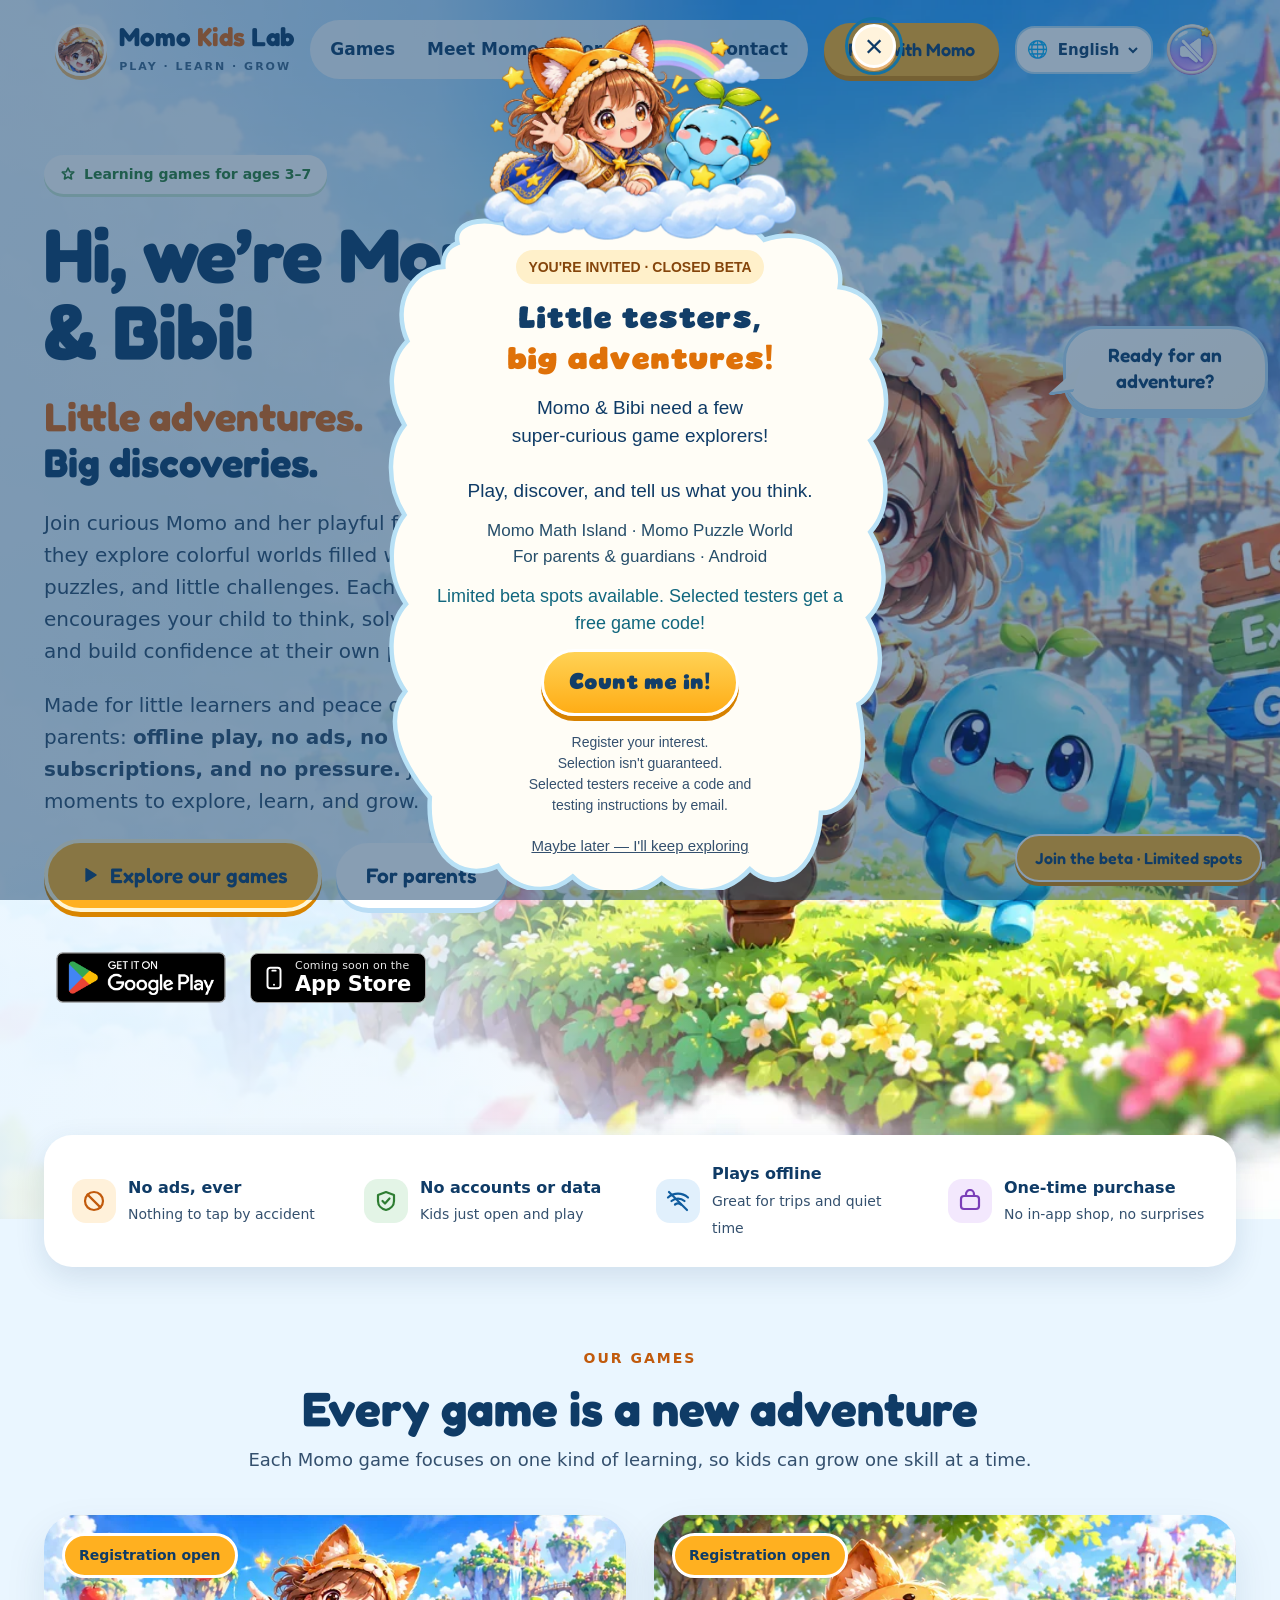
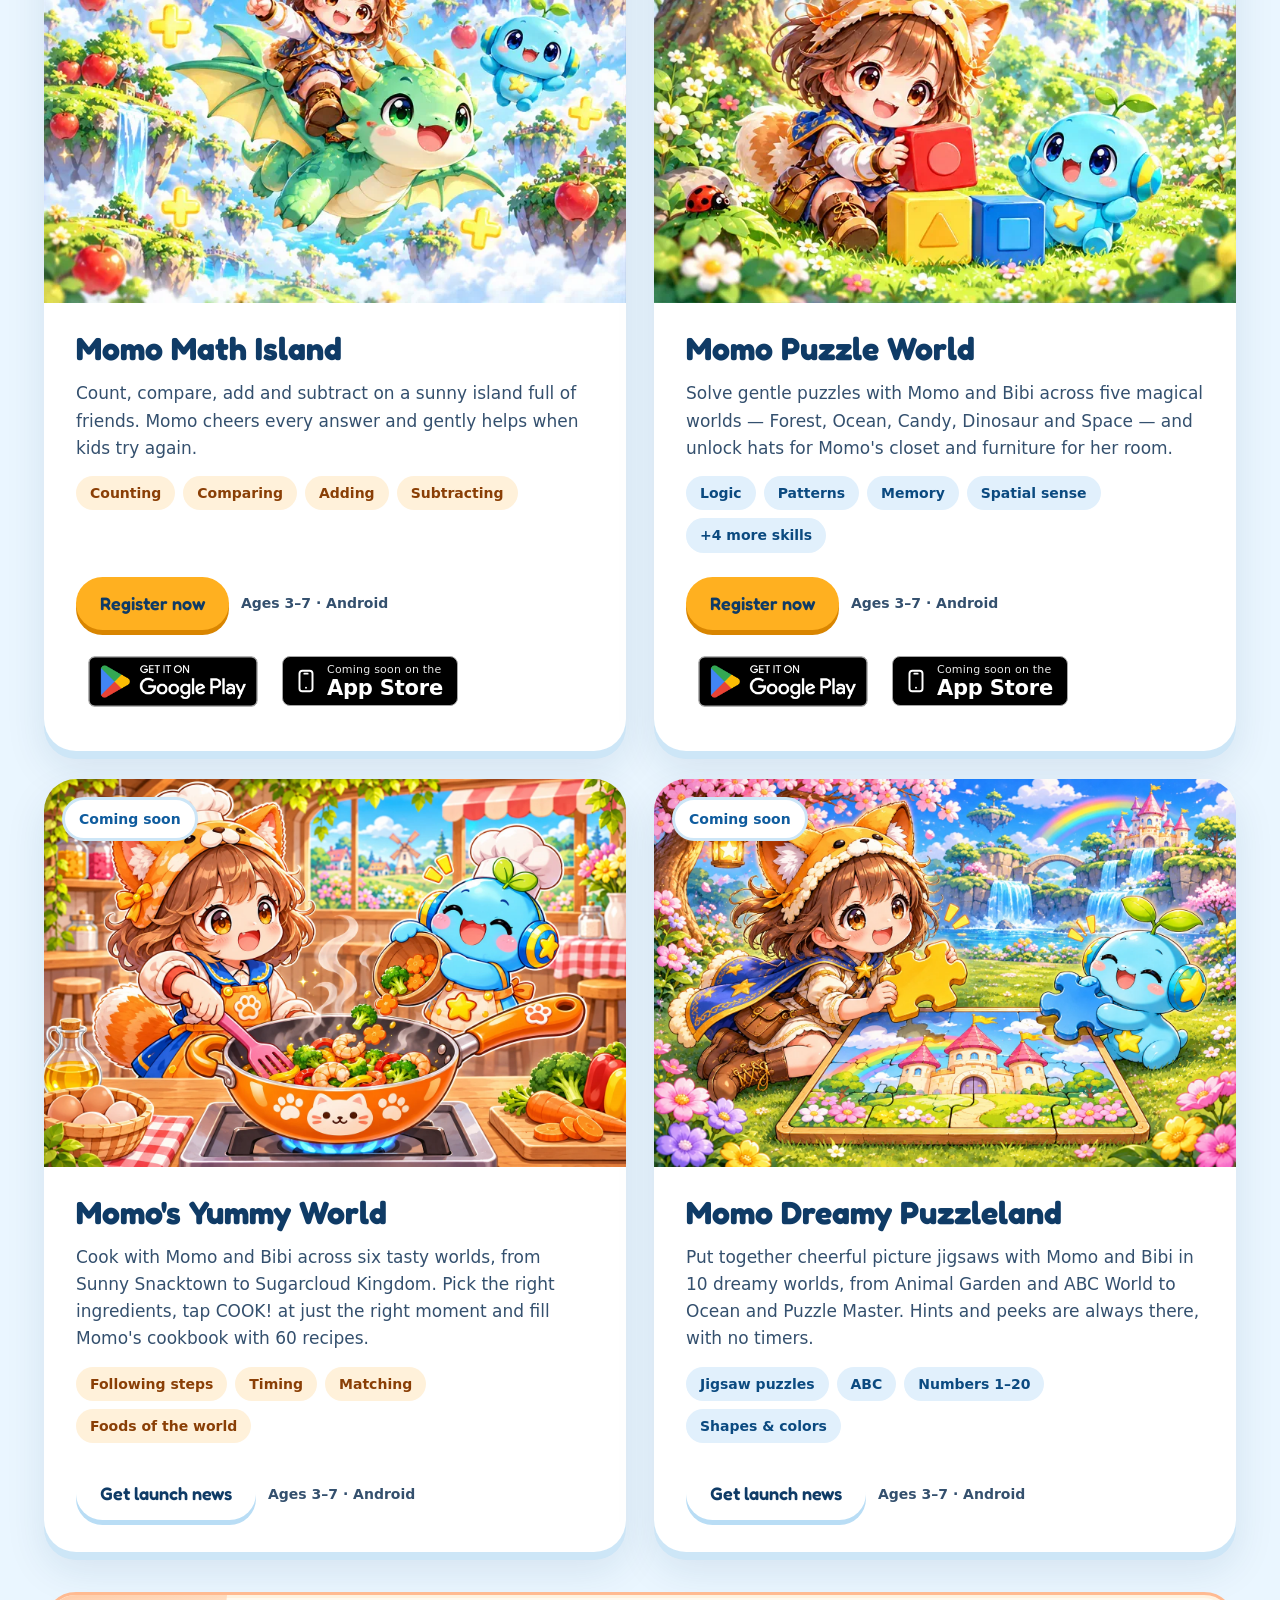
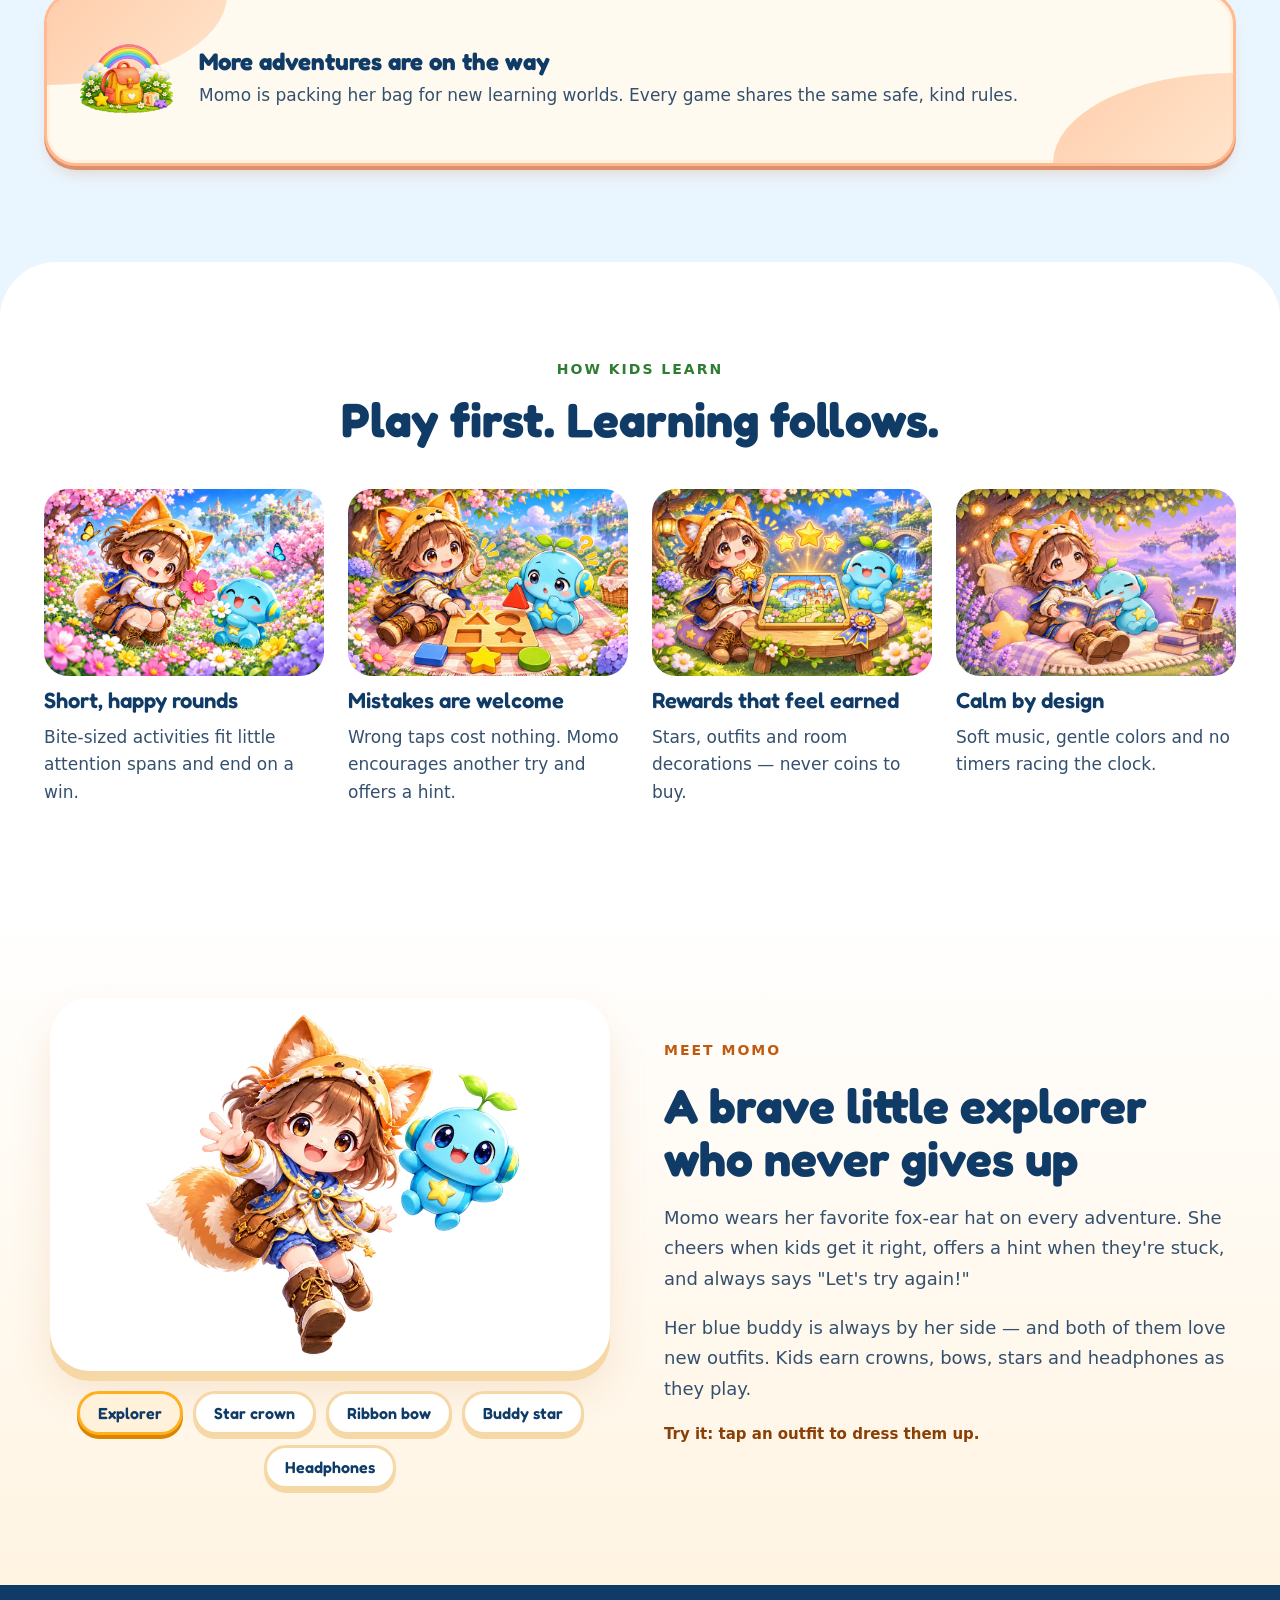
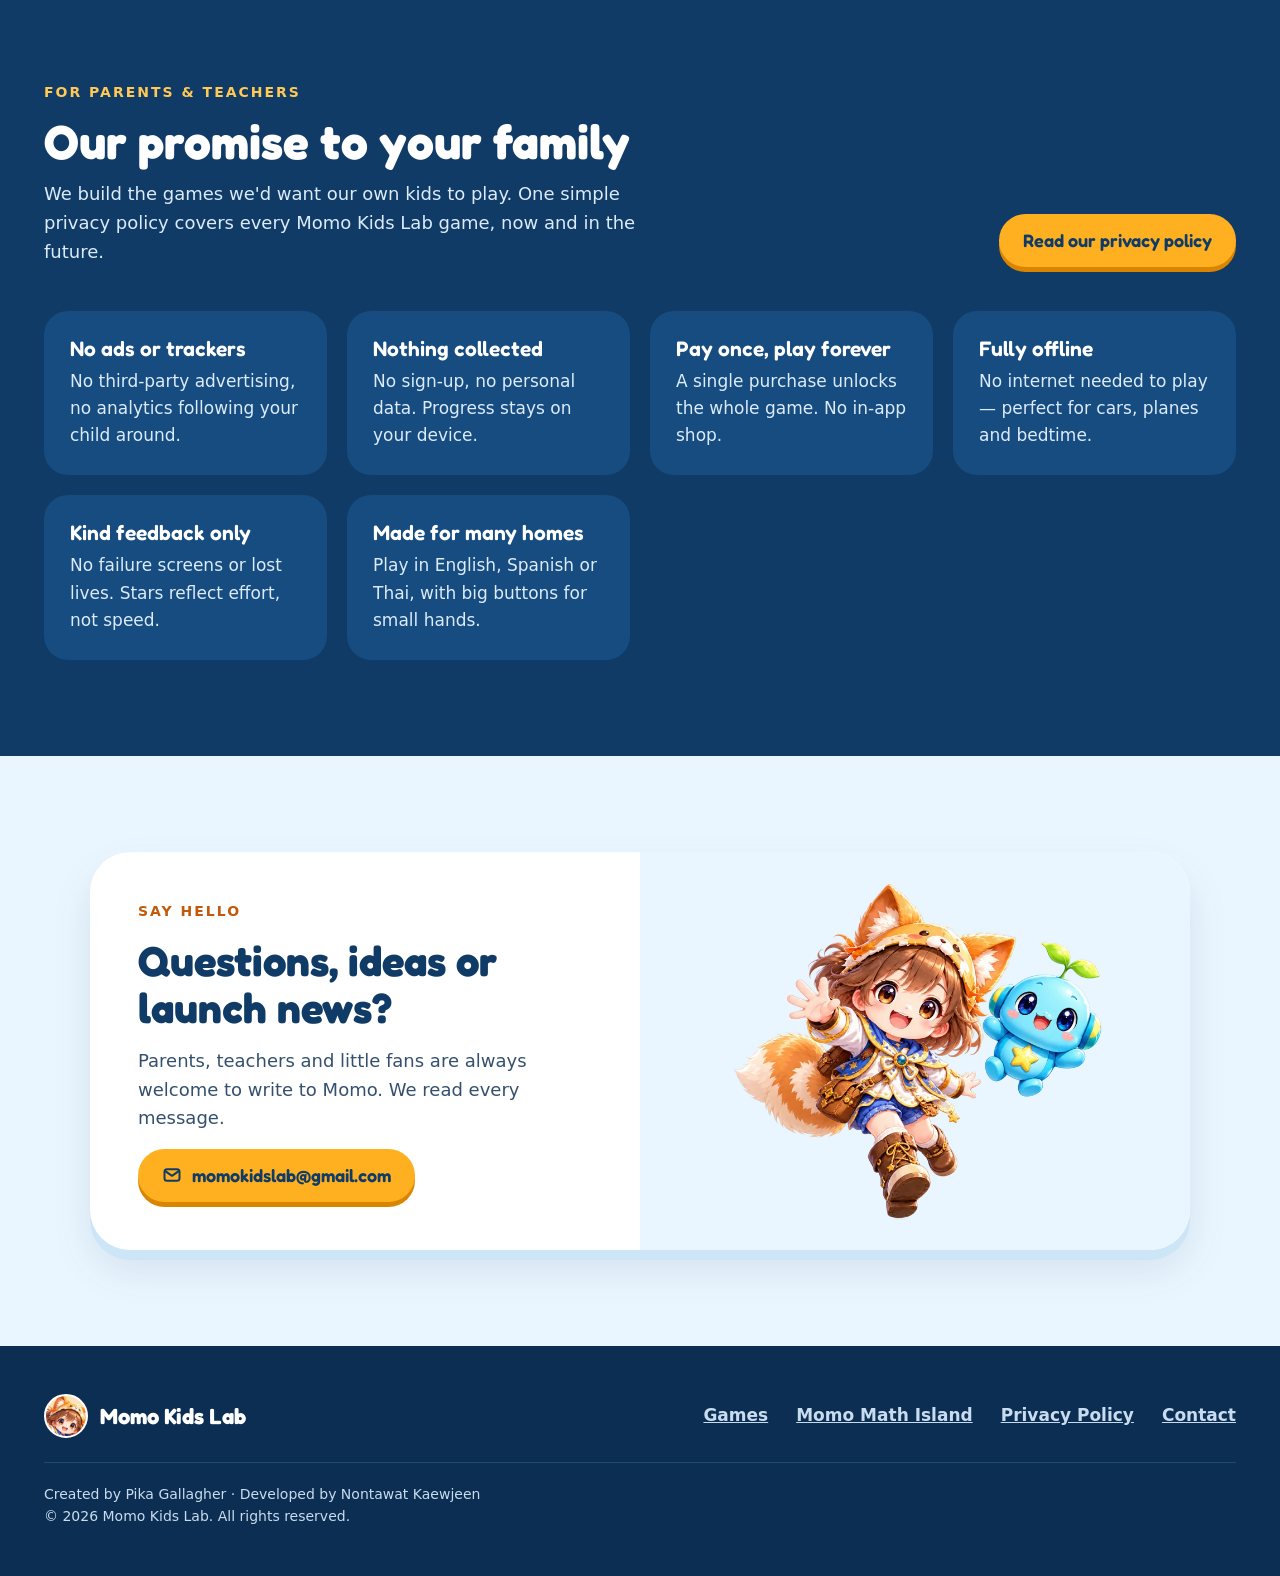
==== commit 5a638e27: "Add 'Coming soon on the App Store' badge next to Google Play badges Shown in the hero and on the Mom" ====
--- a/index.html
+++ b/index.html
@@ -14,7 +14,7 @@
 <link rel="icon" type="image/png" href="favicon.png">
 <link rel="apple-touch-icon" href="assets/img/apple-touch-icon.png">
 <link rel="preload" as="image" href="assets/img/hero.webp">
-<link rel="stylesheet" href="assets/site.css?v=20261120-google-play">
+<link rel="stylesheet" href="assets/site.css?v=20261126-app-store-soon">
 </head>
 <body>
 <a class="skip" href="#main">Skip to content</a>
@@ -59,7 +59,7 @@
           Explore our games</a>
         <a class="btn btn-cloud btn-lg" href="#parents">For parents</a>
       </div>
-      <div class="play-platform"><a class="google-play-badge" href="#games" aria-label="Explore Momo games on Google Play"><img src="assets/img/google-play-badge.png" width="194" height="75" alt="Get it on Google Play" loading="lazy"></a></div>
+      <div class="play-platform"><a class="google-play-badge" href="#games" aria-label="Explore Momo games on Google Play"><img src="assets/img/google-play-badge.png" width="194" height="75" alt="Get it on Google Play" loading="lazy"></a><span class="app-store-badge" title="Coming soon on the App Store"><svg class="asb-ico" viewBox="0 0 24 24" width="26" height="26" fill="none" stroke="currentColor" stroke-width="1.8" stroke-linecap="round" stroke-linejoin="round" aria-hidden="true"><rect x="6" y="2.5" width="12" height="19" rx="2.6"/><path d="M10.5 5.2h3"/><circle cx="12" cy="18.3" r=".9" fill="currentColor" stroke="none"/></svg><span class="asb-text"><span class="asb-small">Coming soon on the</span><span class="asb-big">App Store</span></span></span></div>
     </div>
   </div>
 
@@ -97,7 +97,7 @@
           <h3>Momo Math Island</h3>
           <p>Count, compare, add and subtract on a sunny island full of friends. Momo cheers every answer and gently helps when kids try again.</p>
           <ul class="tags"><li>Counting</li><li>Comparing</li><li>Adding</li><li>Subtracting</li></ul>
-          <div class="card-foot"><a class="btn btn-sun" href="https://momo-kids-lab-register.pages.dev/">Register now</a><span>Ages 3–7 · Android</span></div><div class="play-platform"><a class="google-play-badge" href="https://play.google.com/store/apps/details?id=com.momokidslab.momomathisland" aria-label="View this game on Google Play"><img src="assets/img/google-play-badge.png" width="194" height="75" alt="Get it on Google Play" loading="lazy"></a></div>
+          <div class="card-foot"><a class="btn btn-sun" href="https://momo-kids-lab-register.pages.dev/">Register now</a><span>Ages 3–7 · Android</span></div><div class="play-platform"><a class="google-play-badge" href="https://play.google.com/store/apps/details?id=com.momokidslab.momomathisland" aria-label="View this game on Google Play"><img src="assets/img/google-play-badge.png" width="194" height="75" alt="Get it on Google Play" loading="lazy"></a><span class="app-store-badge" title="Coming soon on the App Store"><svg class="asb-ico" viewBox="0 0 24 24" width="26" height="26" fill="none" stroke="currentColor" stroke-width="1.8" stroke-linecap="round" stroke-linejoin="round" aria-hidden="true"><rect x="6" y="2.5" width="12" height="19" rx="2.6"/><path d="M10.5 5.2h3"/><circle cx="12" cy="18.3" r=".9" fill="currentColor" stroke="none"/></svg><span class="asb-text"><span class="asb-small">Coming soon on the</span><span class="asb-big">App Store</span></span></span></div>
         </div>
       </article>
 
@@ -110,7 +110,7 @@
           <h3>Momo Puzzle World</h3>
           <p>Solve gentle puzzles with Momo and Bibi across five magical worlds — Forest, Ocean, Candy, Dinosaur and Space — and unlock hats for Momo's closet and furniture for her room.</p>
           <ul class="tags blue"><li>Logic</li><li>Patterns</li><li>Memory</li><li>Spatial sense</li><li>+4 more skills</li></ul>
-          <div class="card-foot"><a class="btn btn-sun" href="https://momo-kids-lab-register.pages.dev/">Register now</a><span>Ages 3–7 · Android</span></div><div class="play-platform"><a class="google-play-badge" href="https://play.google.com/store/apps/details?id=com.momokidslab.puzzleworld" aria-label="View this game on Google Play"><img src="assets/img/google-play-badge.png" width="194" height="75" alt="Get it on Google Play" loading="lazy"></a></div>
+          <div class="card-foot"><a class="btn btn-sun" href="https://momo-kids-lab-register.pages.dev/">Register now</a><span>Ages 3–7 · Android</span></div><div class="play-platform"><a class="google-play-badge" href="https://play.google.com/store/apps/details?id=com.momokidslab.puzzleworld" aria-label="View this game on Google Play"><img src="assets/img/google-play-badge.png" width="194" height="75" alt="Get it on Google Play" loading="lazy"></a><span class="app-store-badge" title="Coming soon on the App Store"><svg class="asb-ico" viewBox="0 0 24 24" width="26" height="26" fill="none" stroke="currentColor" stroke-width="1.8" stroke-linecap="round" stroke-linejoin="round" aria-hidden="true"><rect x="6" y="2.5" width="12" height="19" rx="2.6"/><path d="M10.5 5.2h3"/><circle cx="12" cy="18.3" r=".9" fill="currentColor" stroke="none"/></svg><span class="asb-text"><span class="asb-small">Coming soon on the</span><span class="asb-big">App Store</span></span></span></div>
         </div>
       </article>
 
@@ -252,7 +252,7 @@
   });
 });
 </script>
-<script src="assets/languages.js?v=20261120-bibi-th" defer></script>
+<script src="assets/languages.js?v=20261126-app-store-soon" defer></script>
 
 <dialog class="beta-dialog" id="beta-dialog" aria-labelledby="beta-title" aria-describedby="beta-description">
   <button class="beta-close" type="button" data-beta-close aria-label="Close">×</button>
@@ -304,7 +304,7 @@
   placeBubble();
 })();
 </script>
-<script src="assets/site-music.js?v=20261124-momo-theme" defer></script>
+<script src="assets/site-music.js?v=20261124-autoplay" defer></script>
 </body>
 </html>
 
--- a/assets/site.css
+++ b/assets/site.css
@@ -304,4 +304,6 @@
 @media(max-width:560px){.gameplay-feature{padding:16px}.gameplay-heading{flex-direction:column;align-items:flex-start}.gameplay-gallery{gap:10px}.gameplay-preview h4{font-size:18px;margin:10px 10px 5px}.gameplay-preview p{font-size:13px;margin:0 10px}}
 
 /* Official Google Play artwork: preserve original proportions and clear space. */
-.play-platform{display:flex;align-items:center;gap:12px}.google-play-badge{display:inline-flex;line-height:0;flex-shrink:0}.google-play-badge img{display:block;width:194px;height:auto;object-fit:contain}.google-play-badge:focus-visible{outline:3px solid #ff9800;outline-offset:3px;border-radius:10px}.hero-copy-inner>.play-platform{margin-top:6px}.card-body>.play-platform{margin-top:0}
+.play-platform{display:flex;align-items:center;flex-wrap:wrap;gap:0}.google-play-badge{display:inline-flex;line-height:0;flex-shrink:0}.google-play-badge img{display:block;width:194px;height:auto;object-fit:contain}.google-play-badge:focus-visible{outline:3px solid #ff9800;outline-offset:3px;border-radius:10px}.hero-copy-inner>.play-platform{margin-top:6px}.card-body>.play-platform{margin-top:0}
+
+.app-store-badge{display:inline-flex;align-items:center;gap:8px;box-sizing:border-box;height:50px;min-width:150px;margin:0 0 0 12px;padding:0 14px 0 10px;border:1px solid #a6a6a6;border-radius:8px;background:#000;color:#fff;line-height:1;white-space:nowrap;cursor:default;user-select:none;flex-shrink:0}.app-store-badge .asb-ico{flex-shrink:0}.asb-text{display:flex;flex-direction:column;gap:3px}.asb-small{font-size:11px;font-weight:500;letter-spacing:.02em;opacity:.9}.asb-big{font-size:21px;font-weight:600;letter-spacing:-.01em}
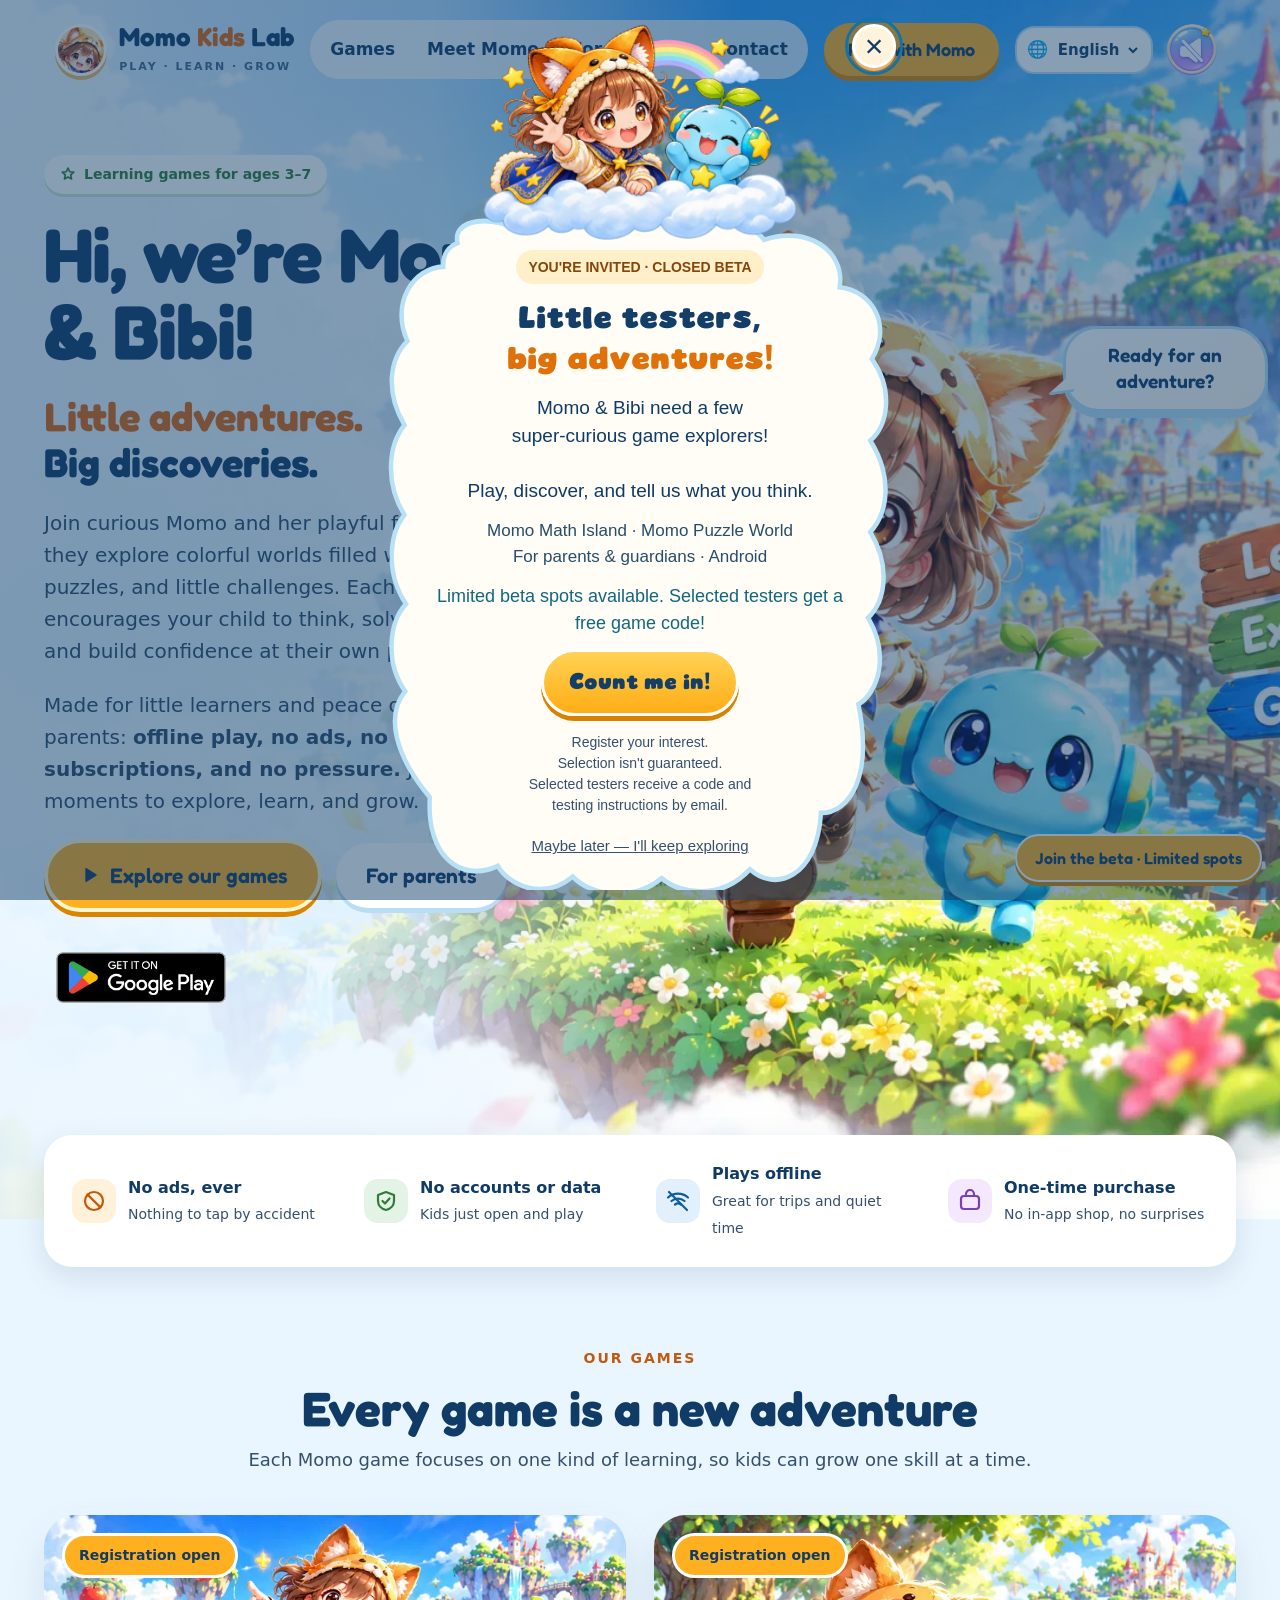
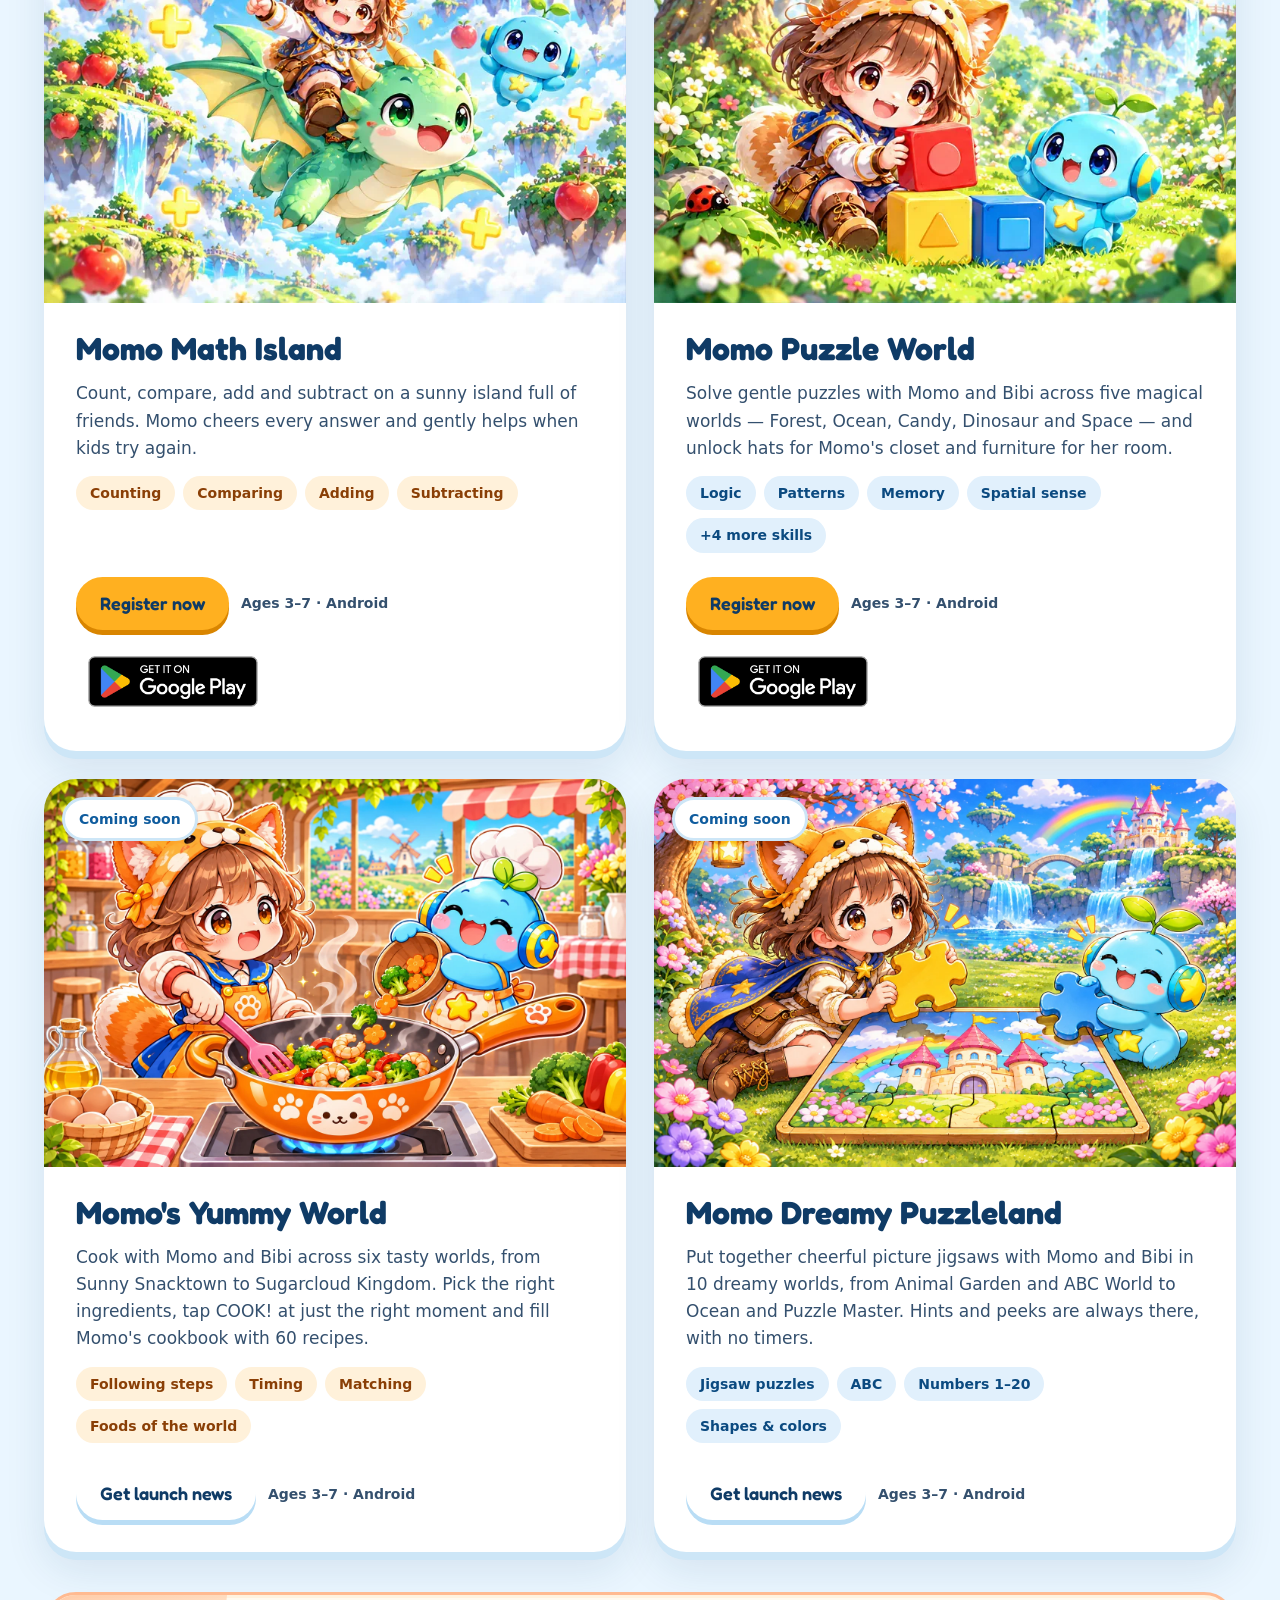
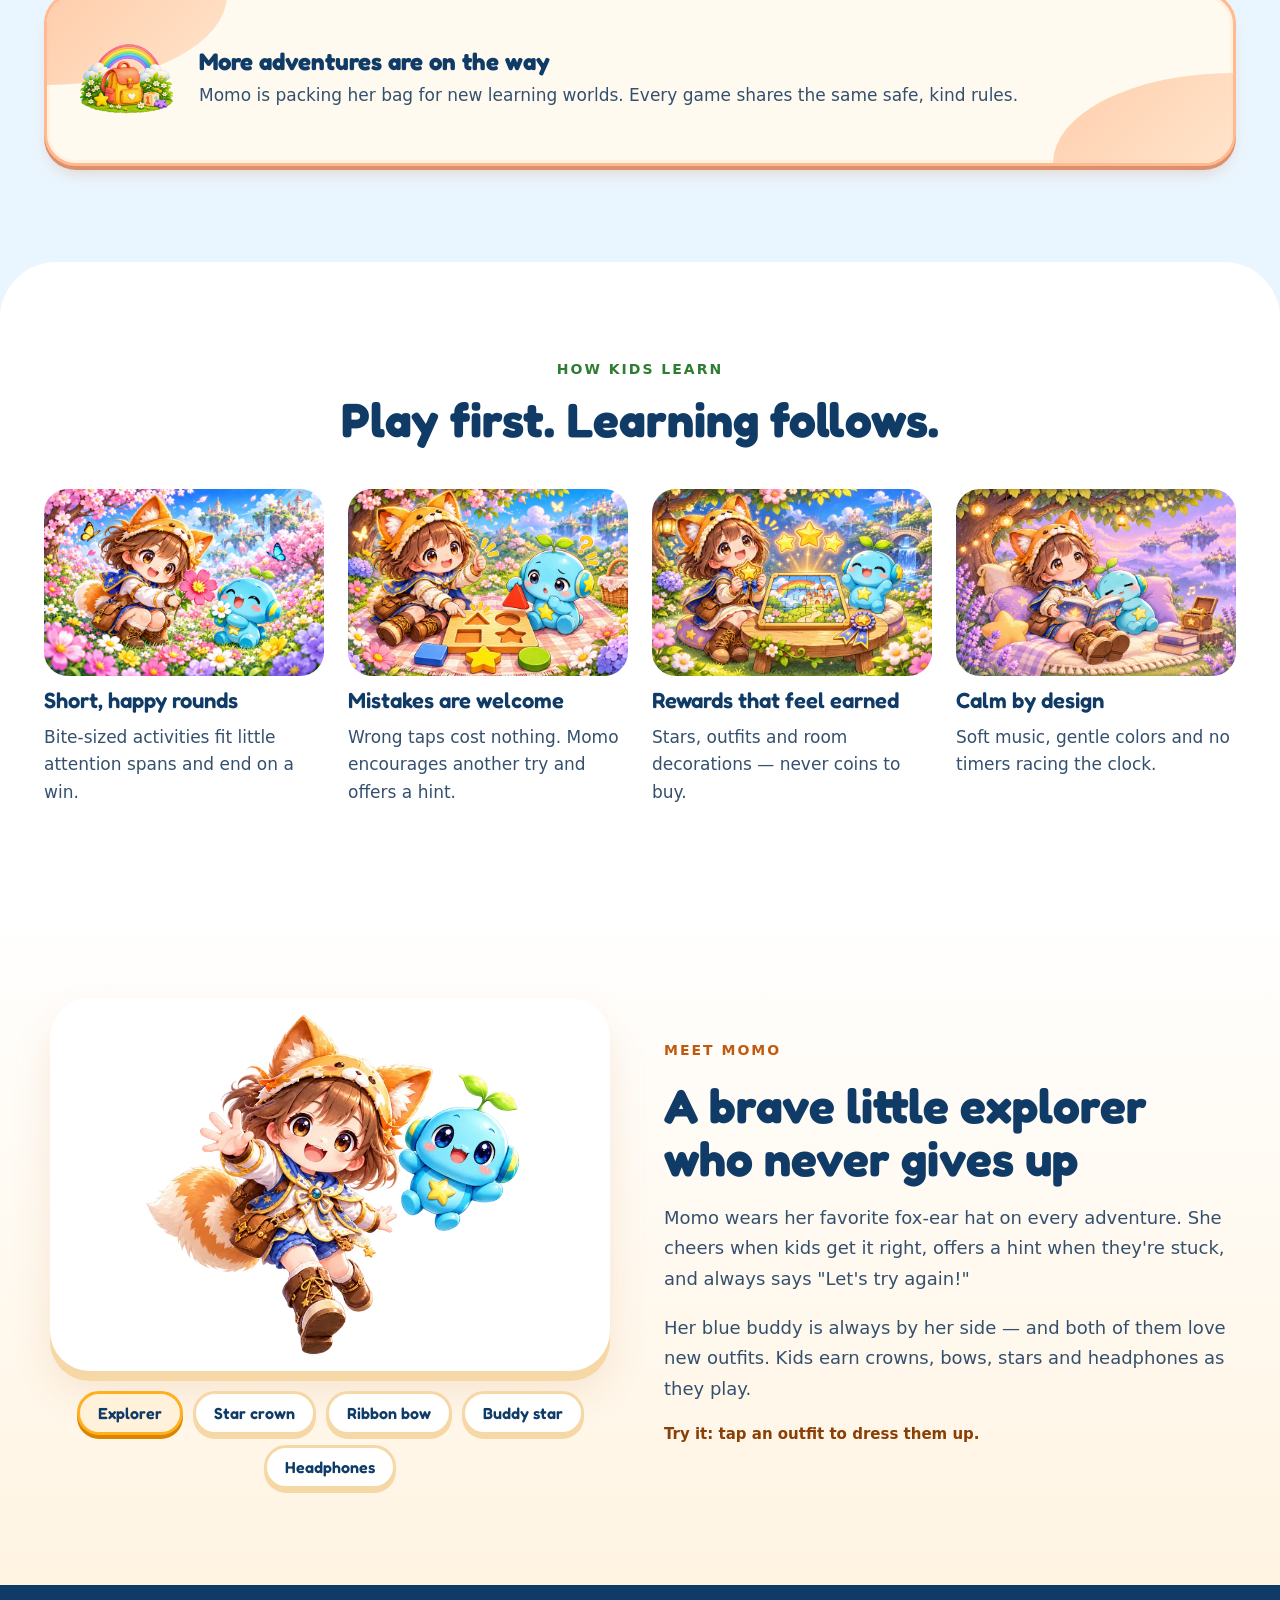
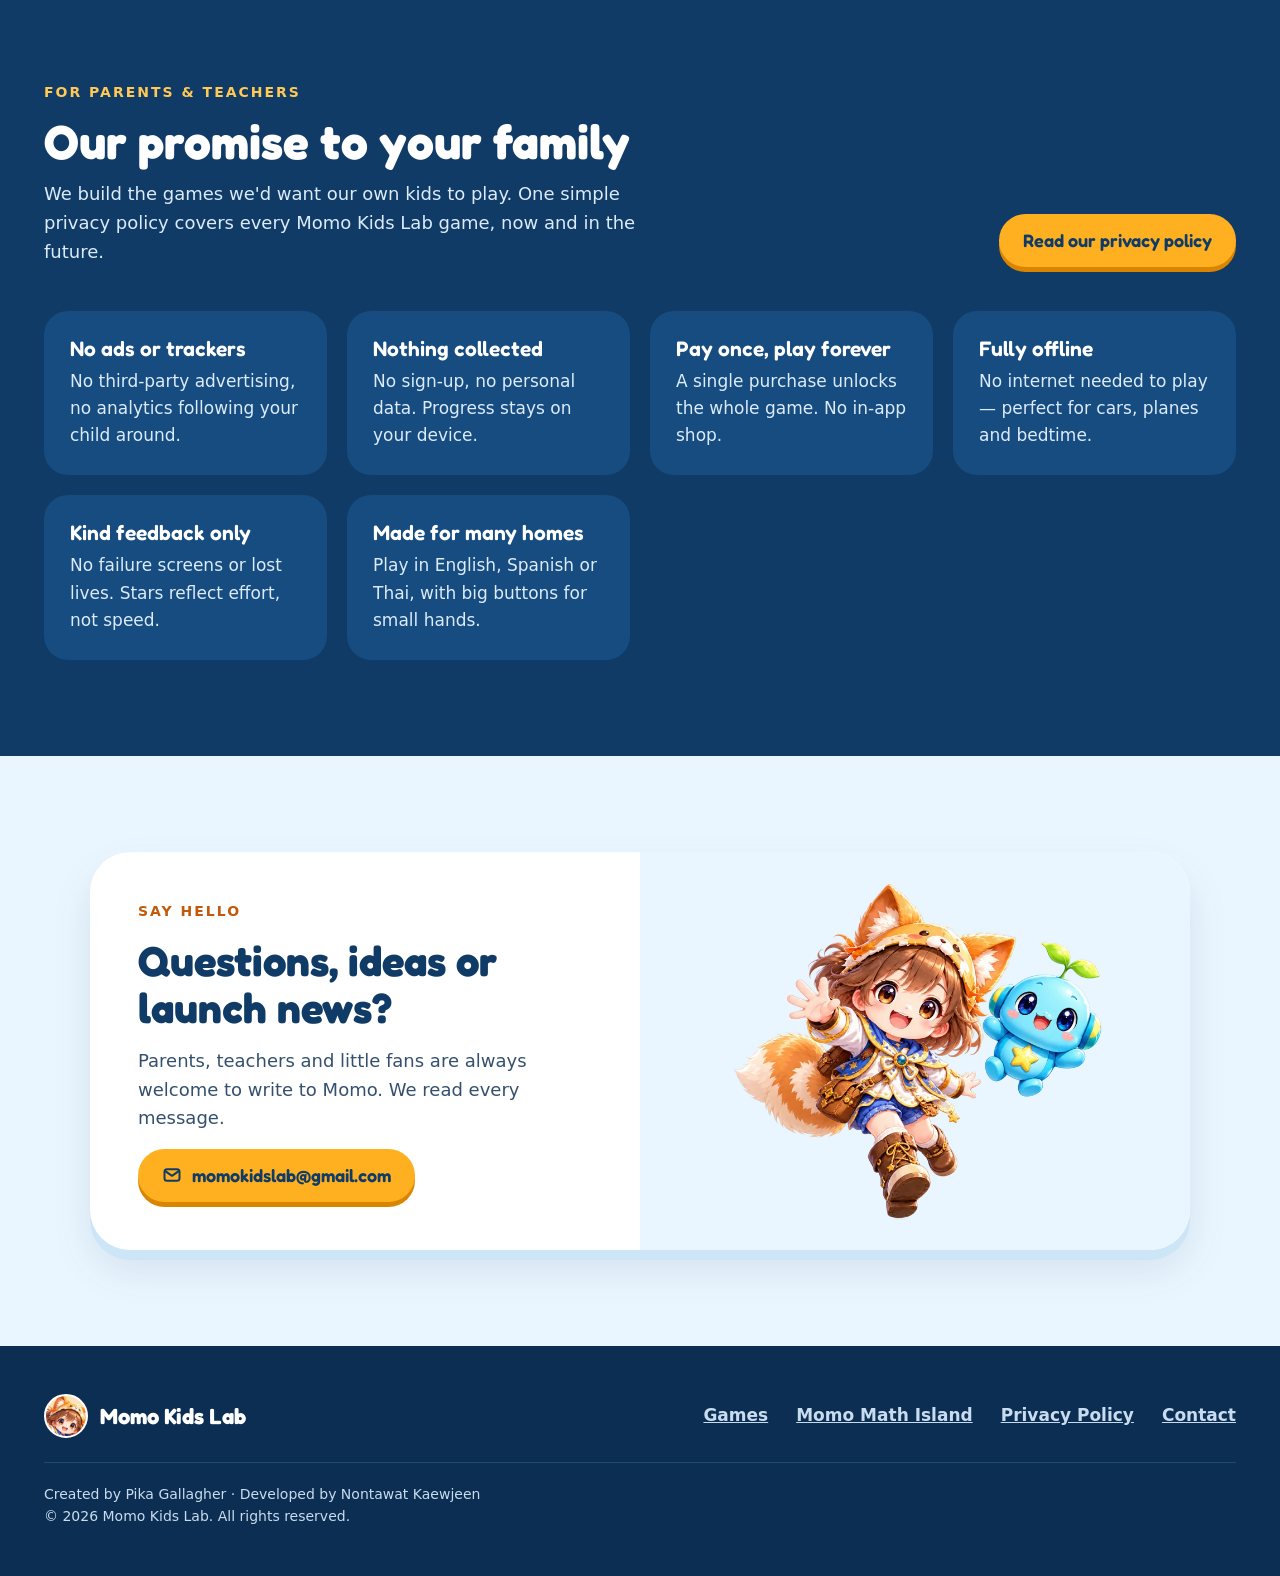
==== commit 1b1b8e1d: "Homepage music: play Momo's Happy Little Universe, then the theme, and repeat Moves the music out of" ====
--- a/index.html
+++ b/index.html
@@ -14,7 +14,7 @@
 <link rel="icon" type="image/png" href="favicon.png">
 <link rel="apple-touch-icon" href="assets/img/apple-touch-icon.png">
 <link rel="preload" as="image" href="assets/img/hero.webp">
-<link rel="stylesheet" href="assets/site.css?v=20261126-app-store-soon">
+<link rel="stylesheet" href="assets/site.css?v=20261120-google-play">
 </head>
 <body>
 <a class="skip" href="#main">Skip to content</a>
@@ -59,7 +59,7 @@
           Explore our games</a>
         <a class="btn btn-cloud btn-lg" href="#parents">For parents</a>
       </div>
-      <div class="play-platform"><a class="google-play-badge" href="#games" aria-label="Explore Momo games on Google Play"><img src="assets/img/google-play-badge.png" width="194" height="75" alt="Get it on Google Play" loading="lazy"></a><span class="app-store-badge" title="Coming soon on the App Store"><svg class="asb-ico" viewBox="0 0 24 24" width="26" height="26" fill="none" stroke="currentColor" stroke-width="1.8" stroke-linecap="round" stroke-linejoin="round" aria-hidden="true"><rect x="6" y="2.5" width="12" height="19" rx="2.6"/><path d="M10.5 5.2h3"/><circle cx="12" cy="18.3" r=".9" fill="currentColor" stroke="none"/></svg><span class="asb-text"><span class="asb-small">Coming soon on the</span><span class="asb-big">App Store</span></span></span></div>
+      <div class="play-platform"><a class="google-play-badge" href="#games" aria-label="Explore Momo games on Google Play"><img src="assets/img/google-play-badge.png" width="194" height="75" alt="Get it on Google Play" loading="lazy"></a></div>
     </div>
   </div>
 
@@ -97,7 +97,7 @@
           <h3>Momo Math Island</h3>
           <p>Count, compare, add and subtract on a sunny island full of friends. Momo cheers every answer and gently helps when kids try again.</p>
           <ul class="tags"><li>Counting</li><li>Comparing</li><li>Adding</li><li>Subtracting</li></ul>
-          <div class="card-foot"><a class="btn btn-sun" href="https://momo-kids-lab-register.pages.dev/">Register now</a><span>Ages 3–7 · Android</span></div><div class="play-platform"><a class="google-play-badge" href="https://play.google.com/store/apps/details?id=com.momokidslab.momomathisland" aria-label="View this game on Google Play"><img src="assets/img/google-play-badge.png" width="194" height="75" alt="Get it on Google Play" loading="lazy"></a><span class="app-store-badge" title="Coming soon on the App Store"><svg class="asb-ico" viewBox="0 0 24 24" width="26" height="26" fill="none" stroke="currentColor" stroke-width="1.8" stroke-linecap="round" stroke-linejoin="round" aria-hidden="true"><rect x="6" y="2.5" width="12" height="19" rx="2.6"/><path d="M10.5 5.2h3"/><circle cx="12" cy="18.3" r=".9" fill="currentColor" stroke="none"/></svg><span class="asb-text"><span class="asb-small">Coming soon on the</span><span class="asb-big">App Store</span></span></span></div>
+          <div class="card-foot"><a class="btn btn-sun" href="https://momo-kids-lab-register.pages.dev/">Register now</a><span>Ages 3–7 · Android</span></div><div class="play-platform"><a class="google-play-badge" href="https://play.google.com/store/apps/details?id=com.momokidslab.momomathisland" aria-label="View this game on Google Play"><img src="assets/img/google-play-badge.png" width="194" height="75" alt="Get it on Google Play" loading="lazy"></a></div>
         </div>
       </article>
 
@@ -110,7 +110,7 @@
           <h3>Momo Puzzle World</h3>
           <p>Solve gentle puzzles with Momo and Bibi across five magical worlds — Forest, Ocean, Candy, Dinosaur and Space — and unlock hats for Momo's closet and furniture for her room.</p>
           <ul class="tags blue"><li>Logic</li><li>Patterns</li><li>Memory</li><li>Spatial sense</li><li>+4 more skills</li></ul>
-          <div class="card-foot"><a class="btn btn-sun" href="https://momo-kids-lab-register.pages.dev/">Register now</a><span>Ages 3–7 · Android</span></div><div class="play-platform"><a class="google-play-badge" href="https://play.google.com/store/apps/details?id=com.momokidslab.puzzleworld" aria-label="View this game on Google Play"><img src="assets/img/google-play-badge.png" width="194" height="75" alt="Get it on Google Play" loading="lazy"></a><span class="app-store-badge" title="Coming soon on the App Store"><svg class="asb-ico" viewBox="0 0 24 24" width="26" height="26" fill="none" stroke="currentColor" stroke-width="1.8" stroke-linecap="round" stroke-linejoin="round" aria-hidden="true"><rect x="6" y="2.5" width="12" height="19" rx="2.6"/><path d="M10.5 5.2h3"/><circle cx="12" cy="18.3" r=".9" fill="currentColor" stroke="none"/></svg><span class="asb-text"><span class="asb-small">Coming soon on the</span><span class="asb-big">App Store</span></span></span></div>
+          <div class="card-foot"><a class="btn btn-sun" href="https://momo-kids-lab-register.pages.dev/">Register now</a><span>Ages 3–7 · Android</span></div><div class="play-platform"><a class="google-play-badge" href="https://play.google.com/store/apps/details?id=com.momokidslab.puzzleworld" aria-label="View this game on Google Play"><img src="assets/img/google-play-badge.png" width="194" height="75" alt="Get it on Google Play" loading="lazy"></a></div>
         </div>
       </article>
 
@@ -252,7 +252,7 @@
   });
 });
 </script>
-<script src="assets/languages.js?v=20261126-app-store-soon" defer></script>
+<script src="assets/languages.js?v=20261120-bibi-th" defer></script>
 
 <dialog class="beta-dialog" id="beta-dialog" aria-labelledby="beta-title" aria-describedby="beta-description">
   <button class="beta-close" type="button" data-beta-close aria-label="Close">×</button>
@@ -304,7 +304,7 @@
   placeBubble();
 })();
 </script>
-<script src="assets/site-music.js?v=20261124-autoplay" defer></script>
+<script src="assets/site-music.js?v=20261126-playlist" defer></script>
 </body>
 </html>
 
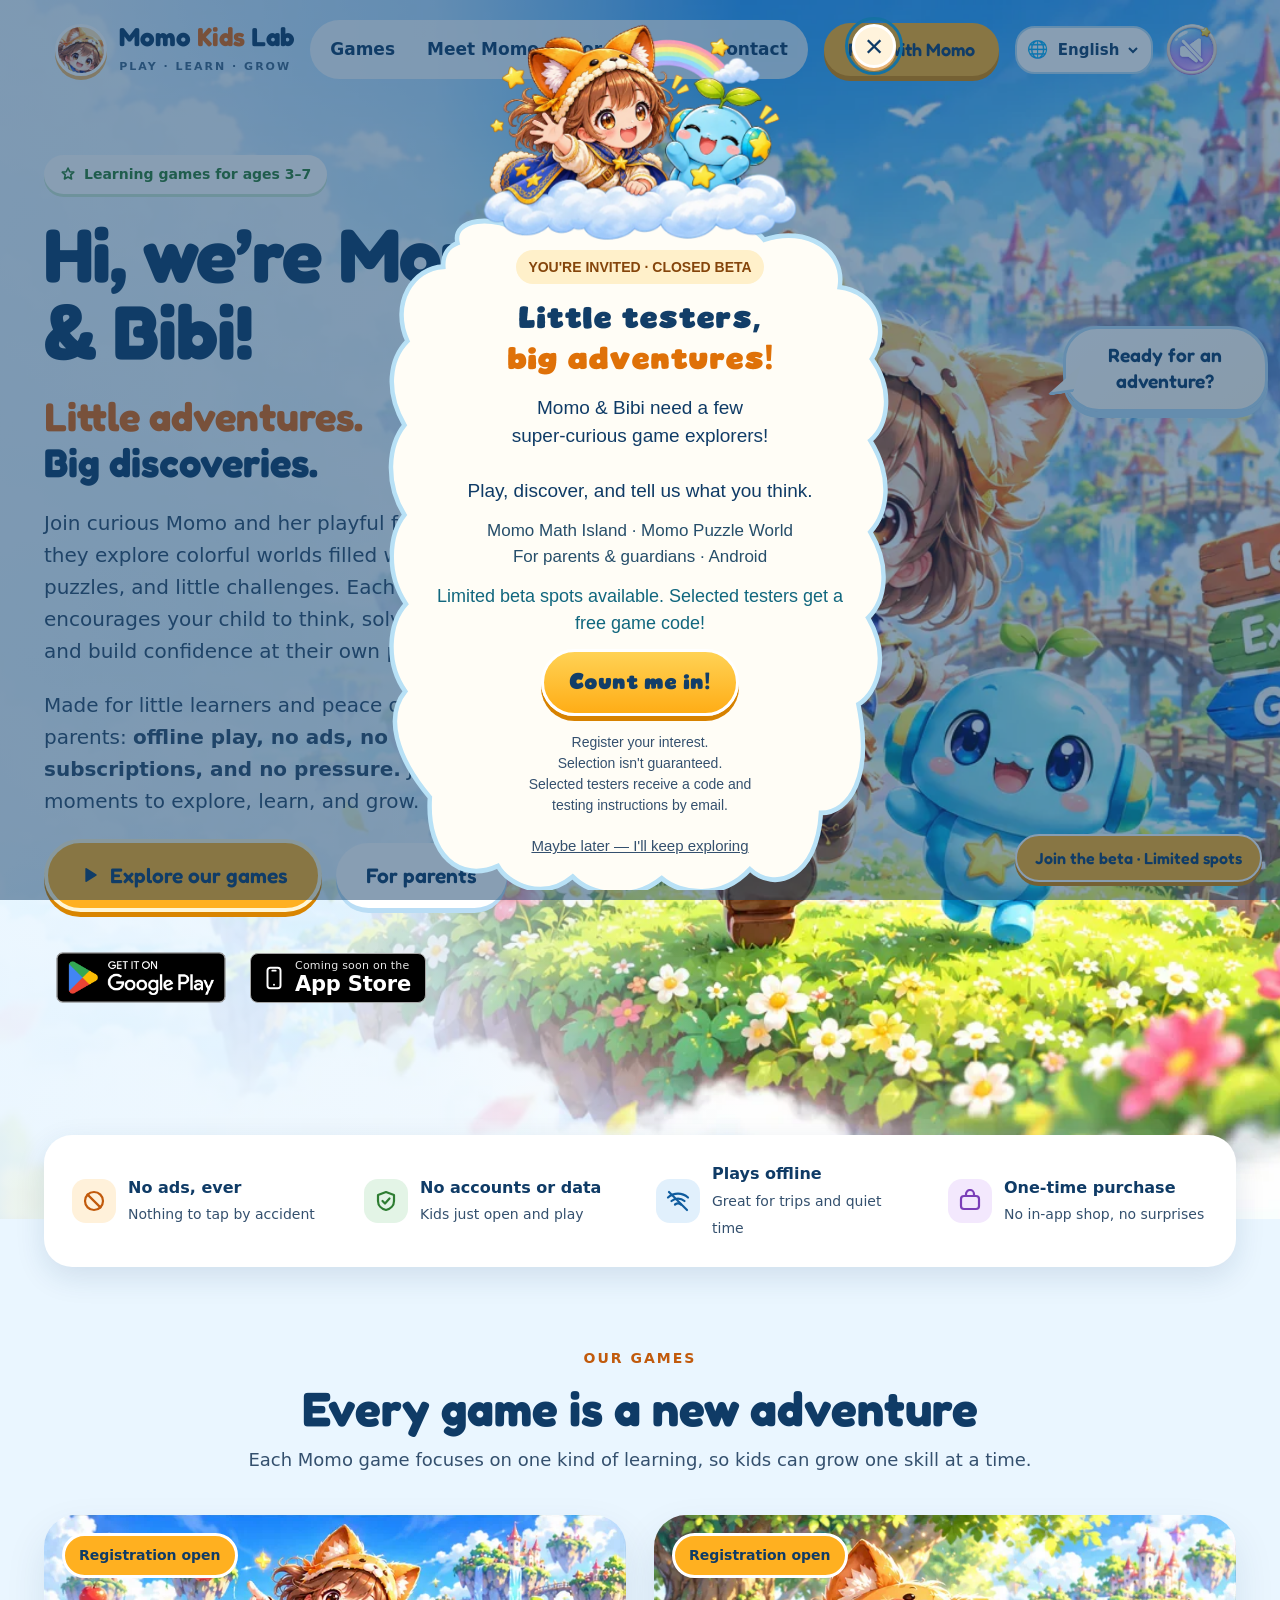
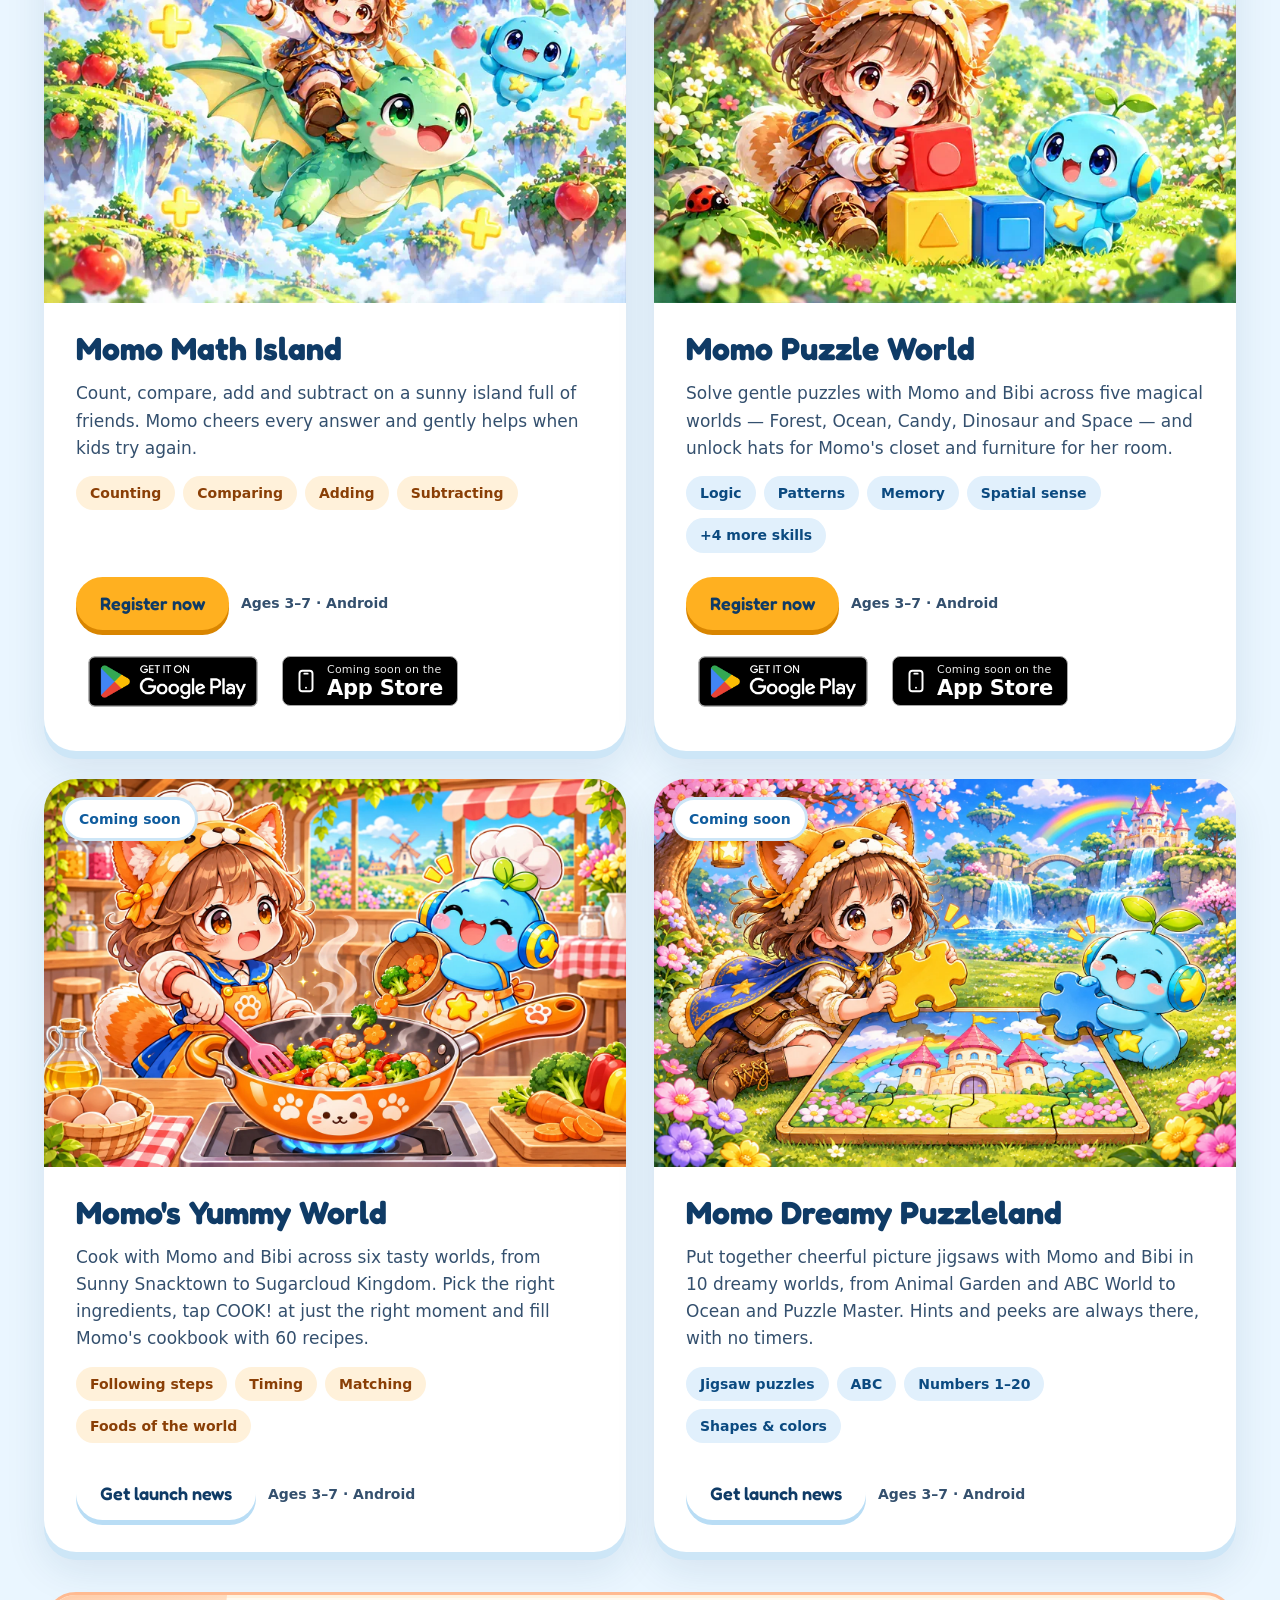
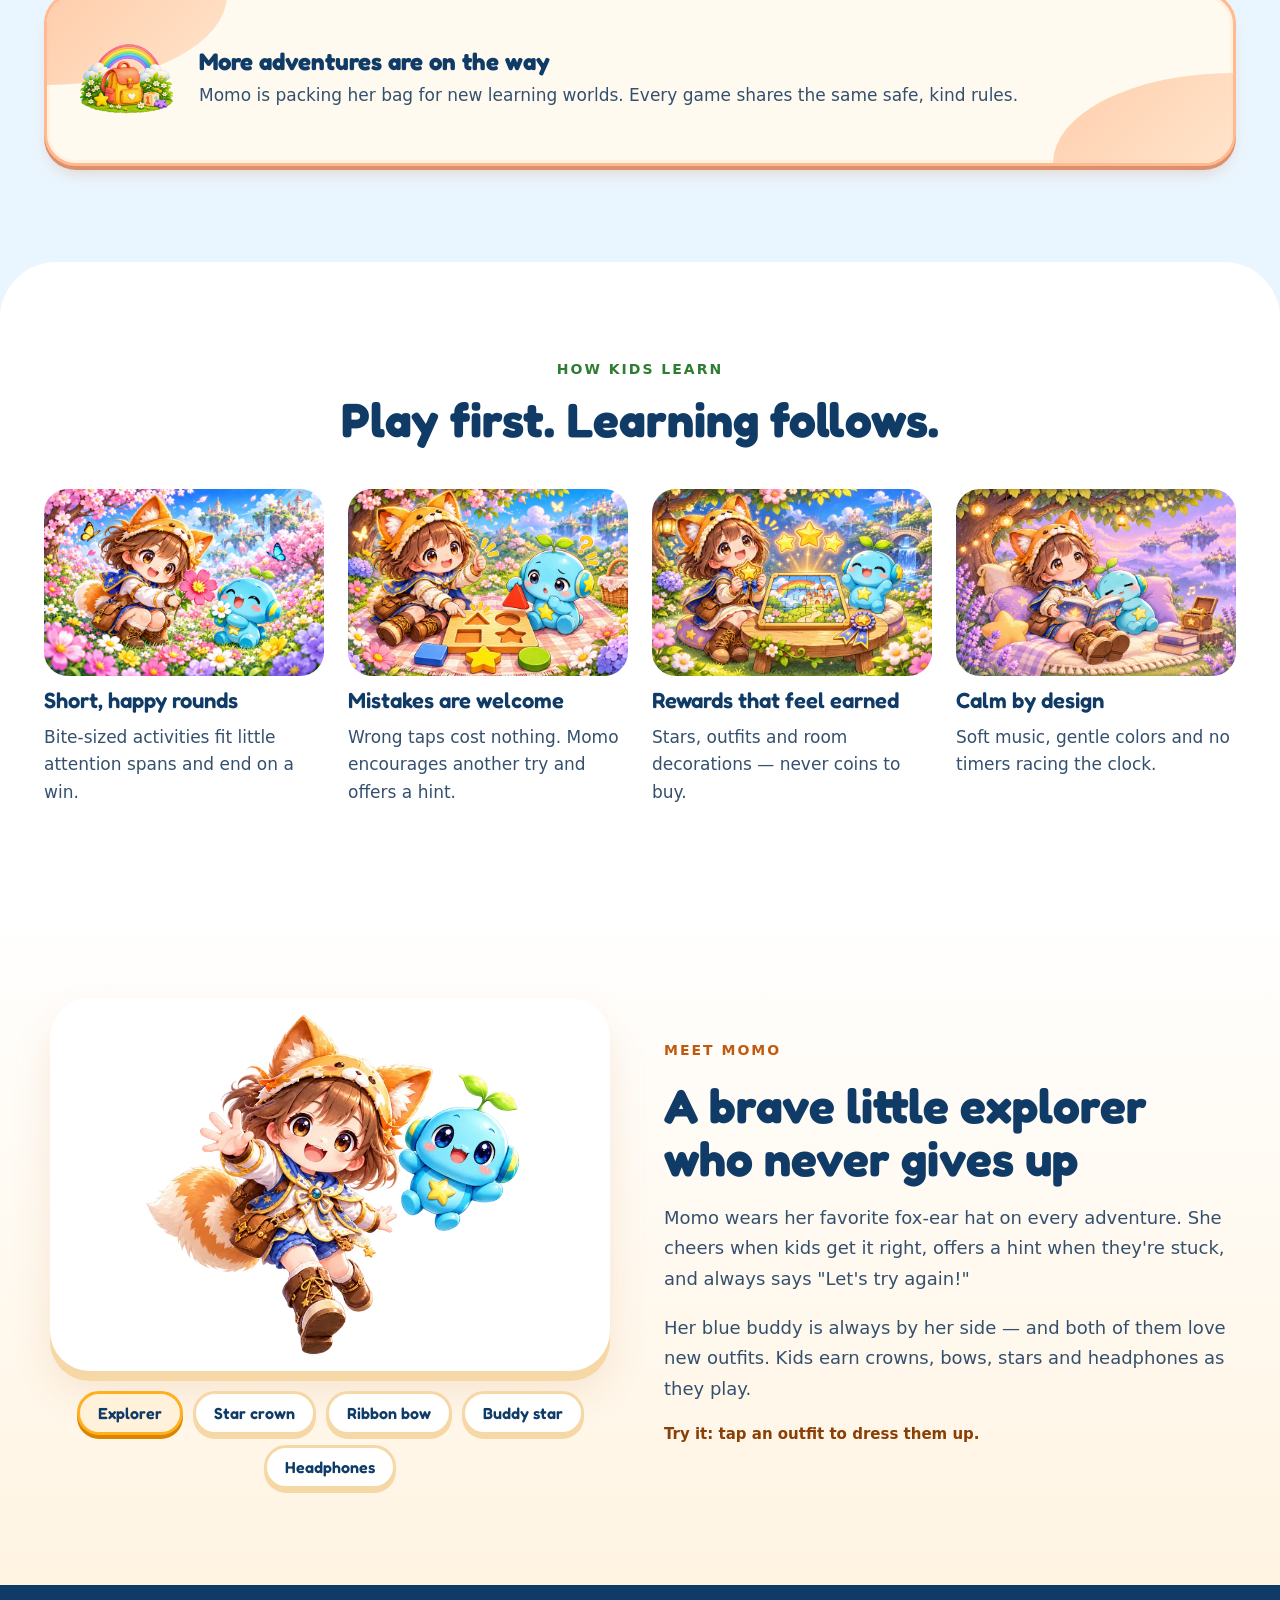
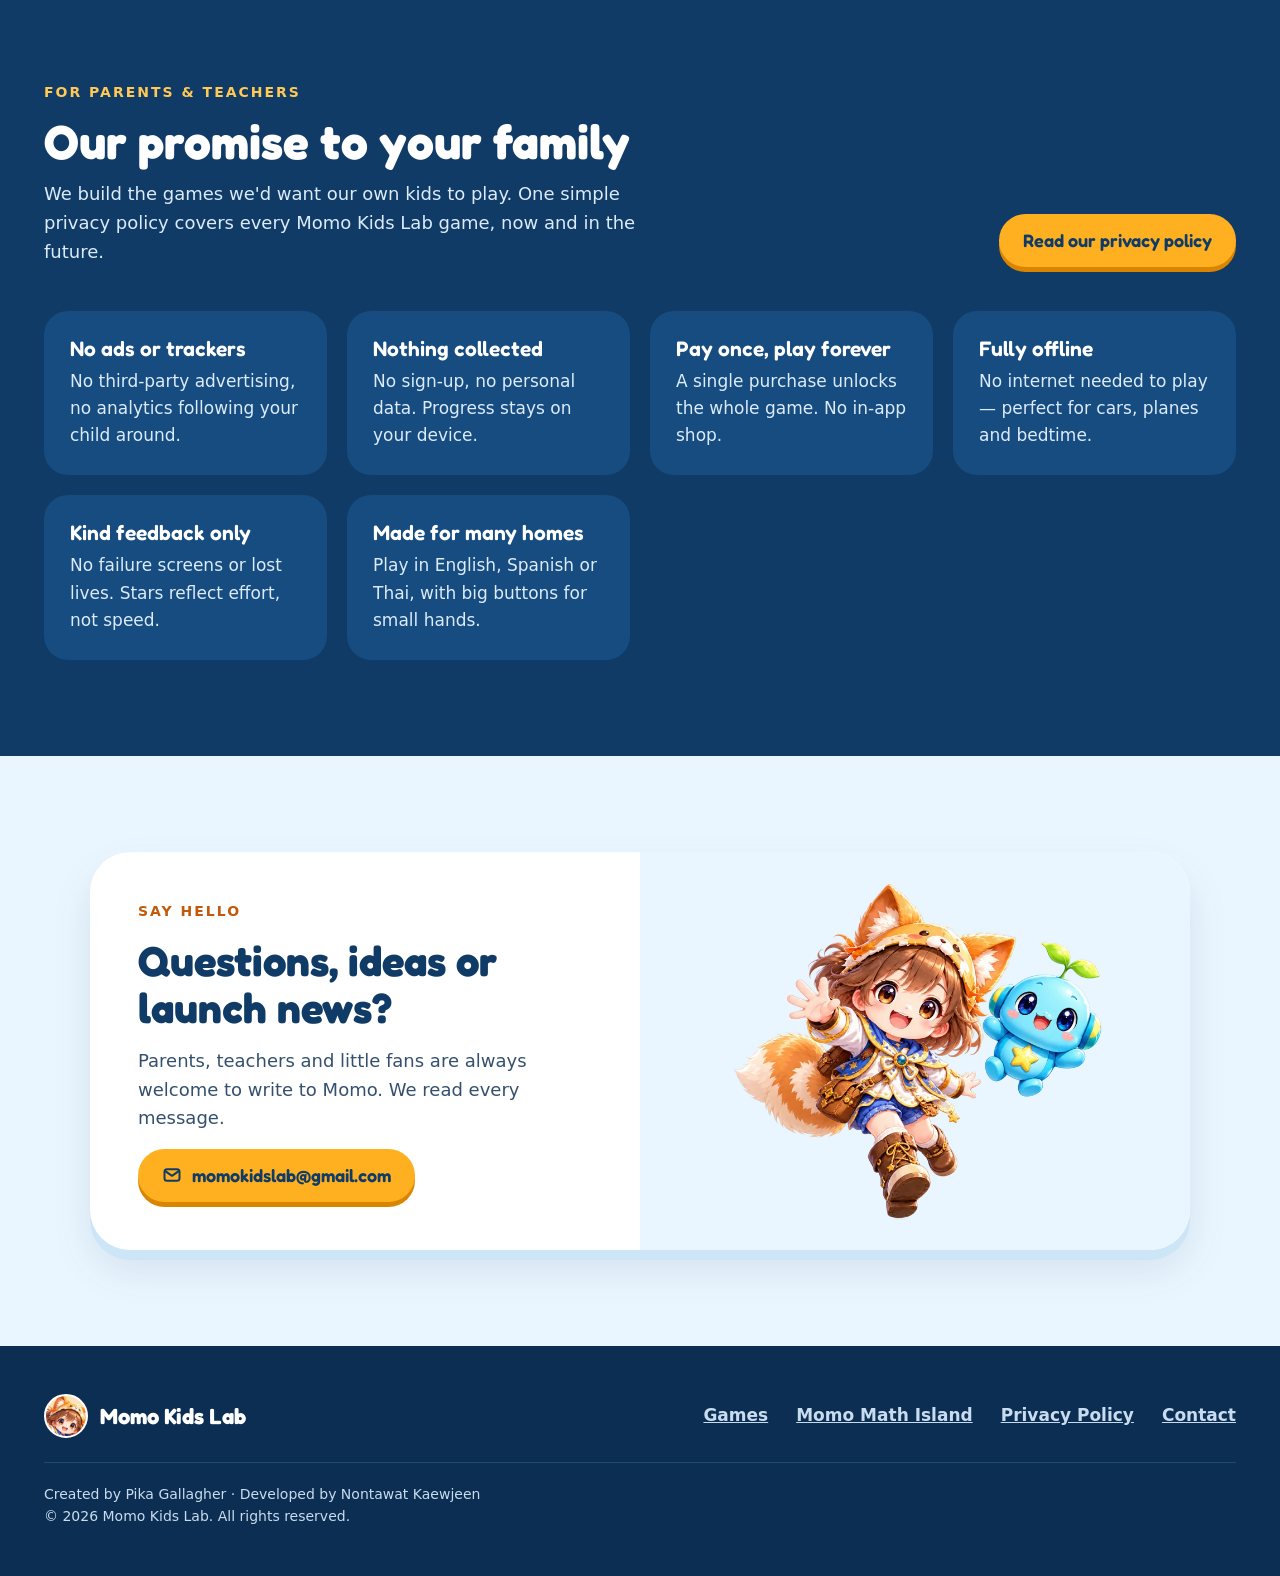
==== commit 4ef38202: "Add 'Coming soon on the App Store' badge next to Google Play badges (#5) Shown in the hero and on th" ====
--- a/index.html
+++ b/index.html
@@ -14,7 +14,7 @@
 <link rel="icon" type="image/png" href="favicon.png">
 <link rel="apple-touch-icon" href="assets/img/apple-touch-icon.png">
 <link rel="preload" as="image" href="assets/img/hero.webp">
-<link rel="stylesheet" href="assets/site.css?v=20261120-google-play">
+<link rel="stylesheet" href="assets/site.css?v=20261126-app-store-soon">
 </head>
 <body>
 <a class="skip" href="#main">Skip to content</a>
@@ -59,7 +59,7 @@
           Explore our games</a>
         <a class="btn btn-cloud btn-lg" href="#parents">For parents</a>
       </div>
-      <div class="play-platform"><a class="google-play-badge" href="#games" aria-label="Explore Momo games on Google Play"><img src="assets/img/google-play-badge.png" width="194" height="75" alt="Get it on Google Play" loading="lazy"></a></div>
+      <div class="play-platform"><a class="google-play-badge" href="#games" aria-label="Explore Momo games on Google Play"><img src="assets/img/google-play-badge.png" width="194" height="75" alt="Get it on Google Play" loading="lazy"></a><span class="app-store-badge" title="Coming soon on the App Store"><svg class="asb-ico" viewBox="0 0 24 24" width="26" height="26" fill="none" stroke="currentColor" stroke-width="1.8" stroke-linecap="round" stroke-linejoin="round" aria-hidden="true"><rect x="6" y="2.5" width="12" height="19" rx="2.6"/><path d="M10.5 5.2h3"/><circle cx="12" cy="18.3" r=".9" fill="currentColor" stroke="none"/></svg><span class="asb-text"><span class="asb-small">Coming soon on the</span><span class="asb-big">App Store</span></span></span></div>
     </div>
   </div>
 
@@ -97,7 +97,7 @@
           <h3>Momo Math Island</h3>
           <p>Count, compare, add and subtract on a sunny island full of friends. Momo cheers every answer and gently helps when kids try again.</p>
           <ul class="tags"><li>Counting</li><li>Comparing</li><li>Adding</li><li>Subtracting</li></ul>
-          <div class="card-foot"><a class="btn btn-sun" href="https://momo-kids-lab-register.pages.dev/">Register now</a><span>Ages 3–7 · Android</span></div><div class="play-platform"><a class="google-play-badge" href="https://play.google.com/store/apps/details?id=com.momokidslab.momomathisland" aria-label="View this game on Google Play"><img src="assets/img/google-play-badge.png" width="194" height="75" alt="Get it on Google Play" loading="lazy"></a></div>
+          <div class="card-foot"><a class="btn btn-sun" href="https://momo-kids-lab-register.pages.dev/">Register now</a><span>Ages 3–7 · Android</span></div><div class="play-platform"><a class="google-play-badge" href="https://play.google.com/store/apps/details?id=com.momokidslab.momomathisland" aria-label="View this game on Google Play"><img src="assets/img/google-play-badge.png" width="194" height="75" alt="Get it on Google Play" loading="lazy"></a><span class="app-store-badge" title="Coming soon on the App Store"><svg class="asb-ico" viewBox="0 0 24 24" width="26" height="26" fill="none" stroke="currentColor" stroke-width="1.8" stroke-linecap="round" stroke-linejoin="round" aria-hidden="true"><rect x="6" y="2.5" width="12" height="19" rx="2.6"/><path d="M10.5 5.2h3"/><circle cx="12" cy="18.3" r=".9" fill="currentColor" stroke="none"/></svg><span class="asb-text"><span class="asb-small">Coming soon on the</span><span class="asb-big">App Store</span></span></span></div>
         </div>
       </article>
 
@@ -110,7 +110,7 @@
           <h3>Momo Puzzle World</h3>
           <p>Solve gentle puzzles with Momo and Bibi across five magical worlds — Forest, Ocean, Candy, Dinosaur and Space — and unlock hats for Momo's closet and furniture for her room.</p>
           <ul class="tags blue"><li>Logic</li><li>Patterns</li><li>Memory</li><li>Spatial sense</li><li>+4 more skills</li></ul>
-          <div class="card-foot"><a class="btn btn-sun" href="https://momo-kids-lab-register.pages.dev/">Register now</a><span>Ages 3–7 · Android</span></div><div class="play-platform"><a class="google-play-badge" href="https://play.google.com/store/apps/details?id=com.momokidslab.puzzleworld" aria-label="View this game on Google Play"><img src="assets/img/google-play-badge.png" width="194" height="75" alt="Get it on Google Play" loading="lazy"></a></div>
+          <div class="card-foot"><a class="btn btn-sun" href="https://momo-kids-lab-register.pages.dev/">Register now</a><span>Ages 3–7 · Android</span></div><div class="play-platform"><a class="google-play-badge" href="https://play.google.com/store/apps/details?id=com.momokidslab.puzzleworld" aria-label="View this game on Google Play"><img src="assets/img/google-play-badge.png" width="194" height="75" alt="Get it on Google Play" loading="lazy"></a><span class="app-store-badge" title="Coming soon on the App Store"><svg class="asb-ico" viewBox="0 0 24 24" width="26" height="26" fill="none" stroke="currentColor" stroke-width="1.8" stroke-linecap="round" stroke-linejoin="round" aria-hidden="true"><rect x="6" y="2.5" width="12" height="19" rx="2.6"/><path d="M10.5 5.2h3"/><circle cx="12" cy="18.3" r=".9" fill="currentColor" stroke="none"/></svg><span class="asb-text"><span class="asb-small">Coming soon on the</span><span class="asb-big">App Store</span></span></span></div>
         </div>
       </article>
 
@@ -252,7 +252,7 @@
   });
 });
 </script>
-<script src="assets/languages.js?v=20261120-bibi-th" defer></script>
+<script src="assets/languages.js?v=20261126-app-store-soon" defer></script>
 
 <dialog class="beta-dialog" id="beta-dialog" aria-labelledby="beta-title" aria-describedby="beta-description">
   <button class="beta-close" type="button" data-beta-close aria-label="Close">×</button>
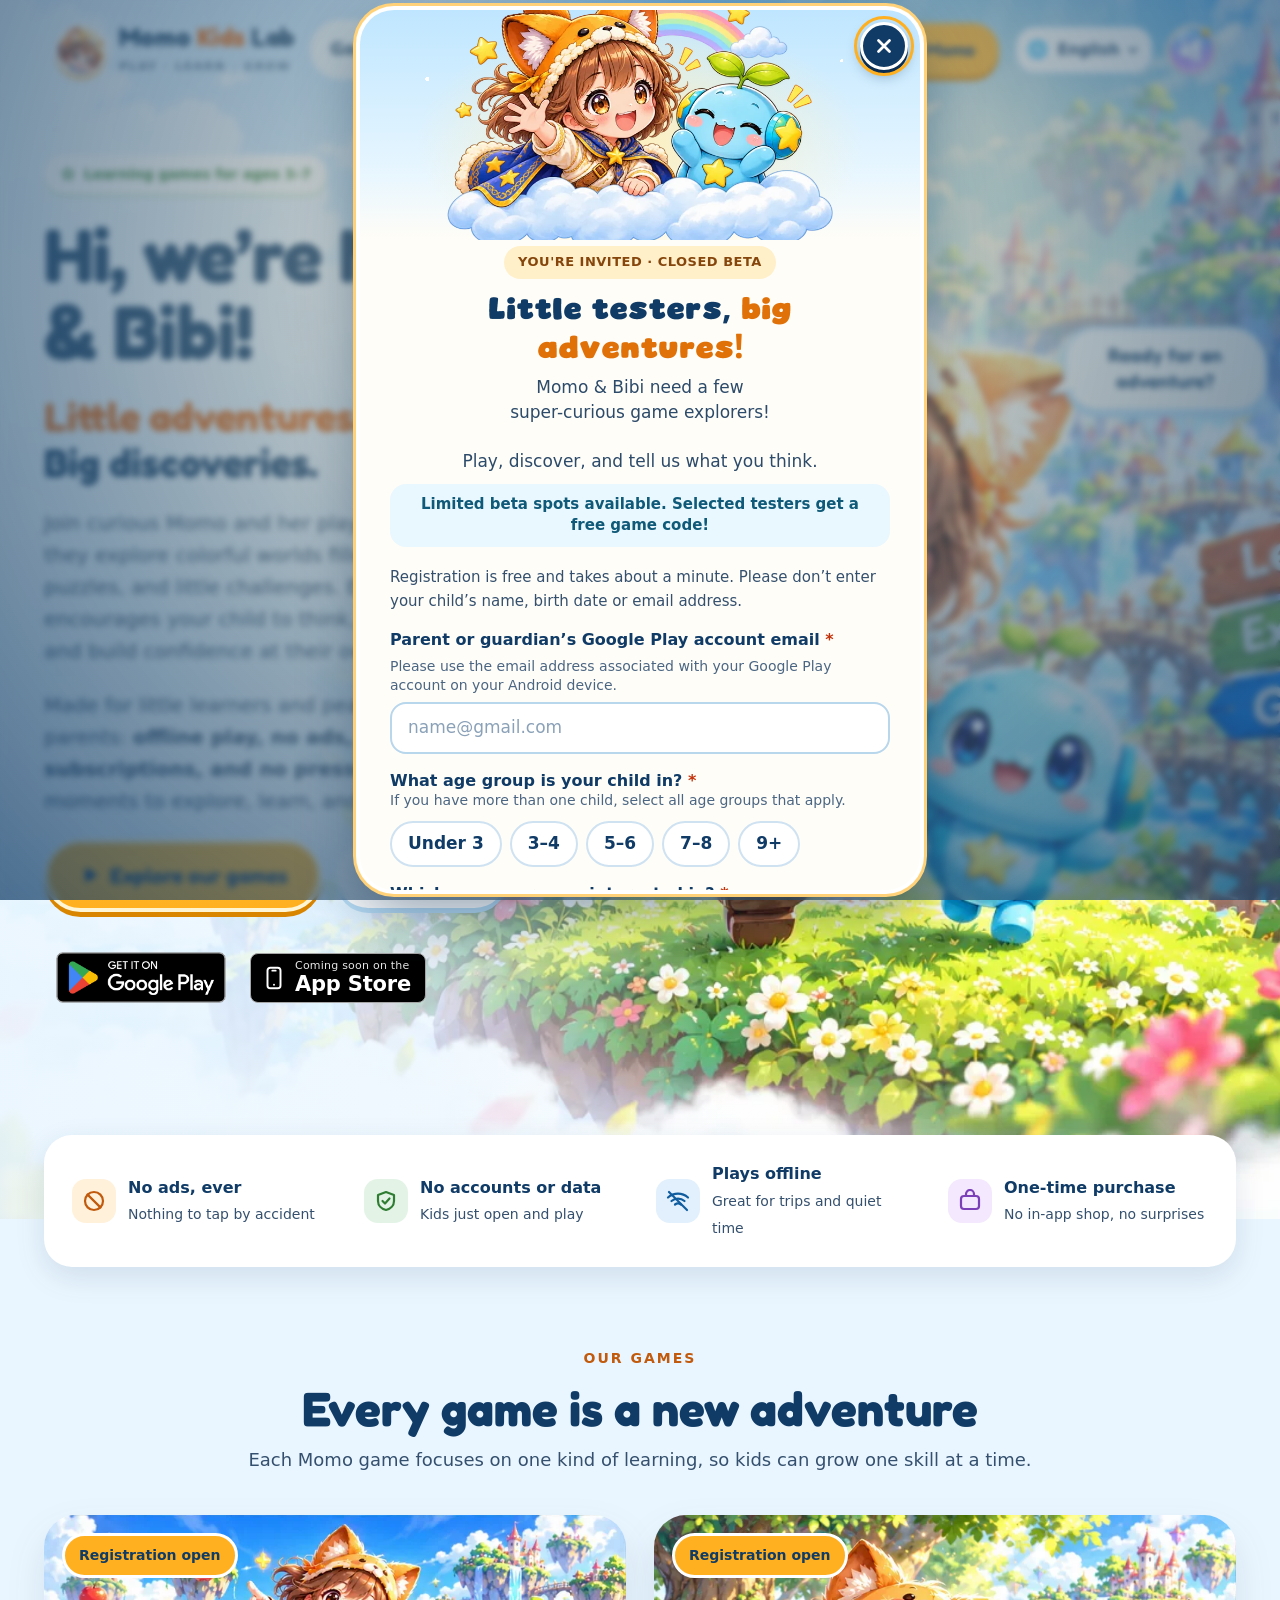
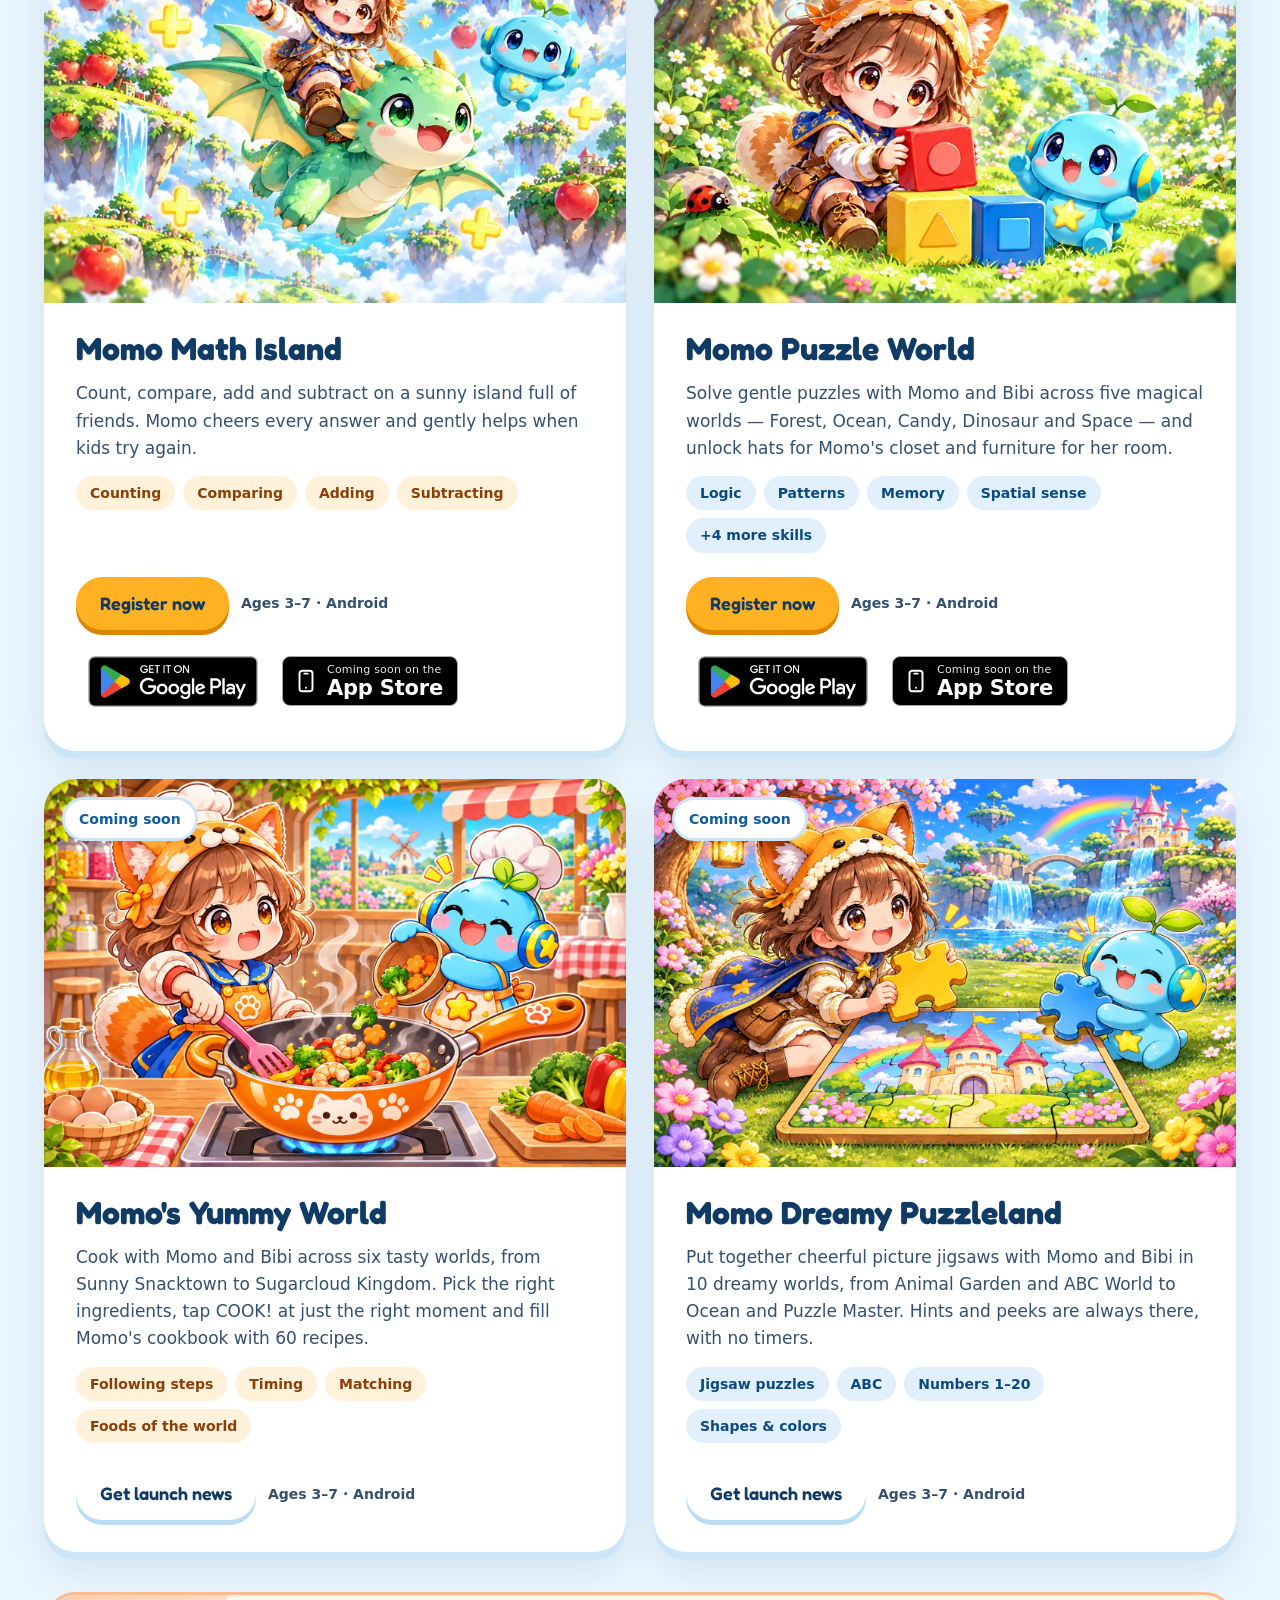
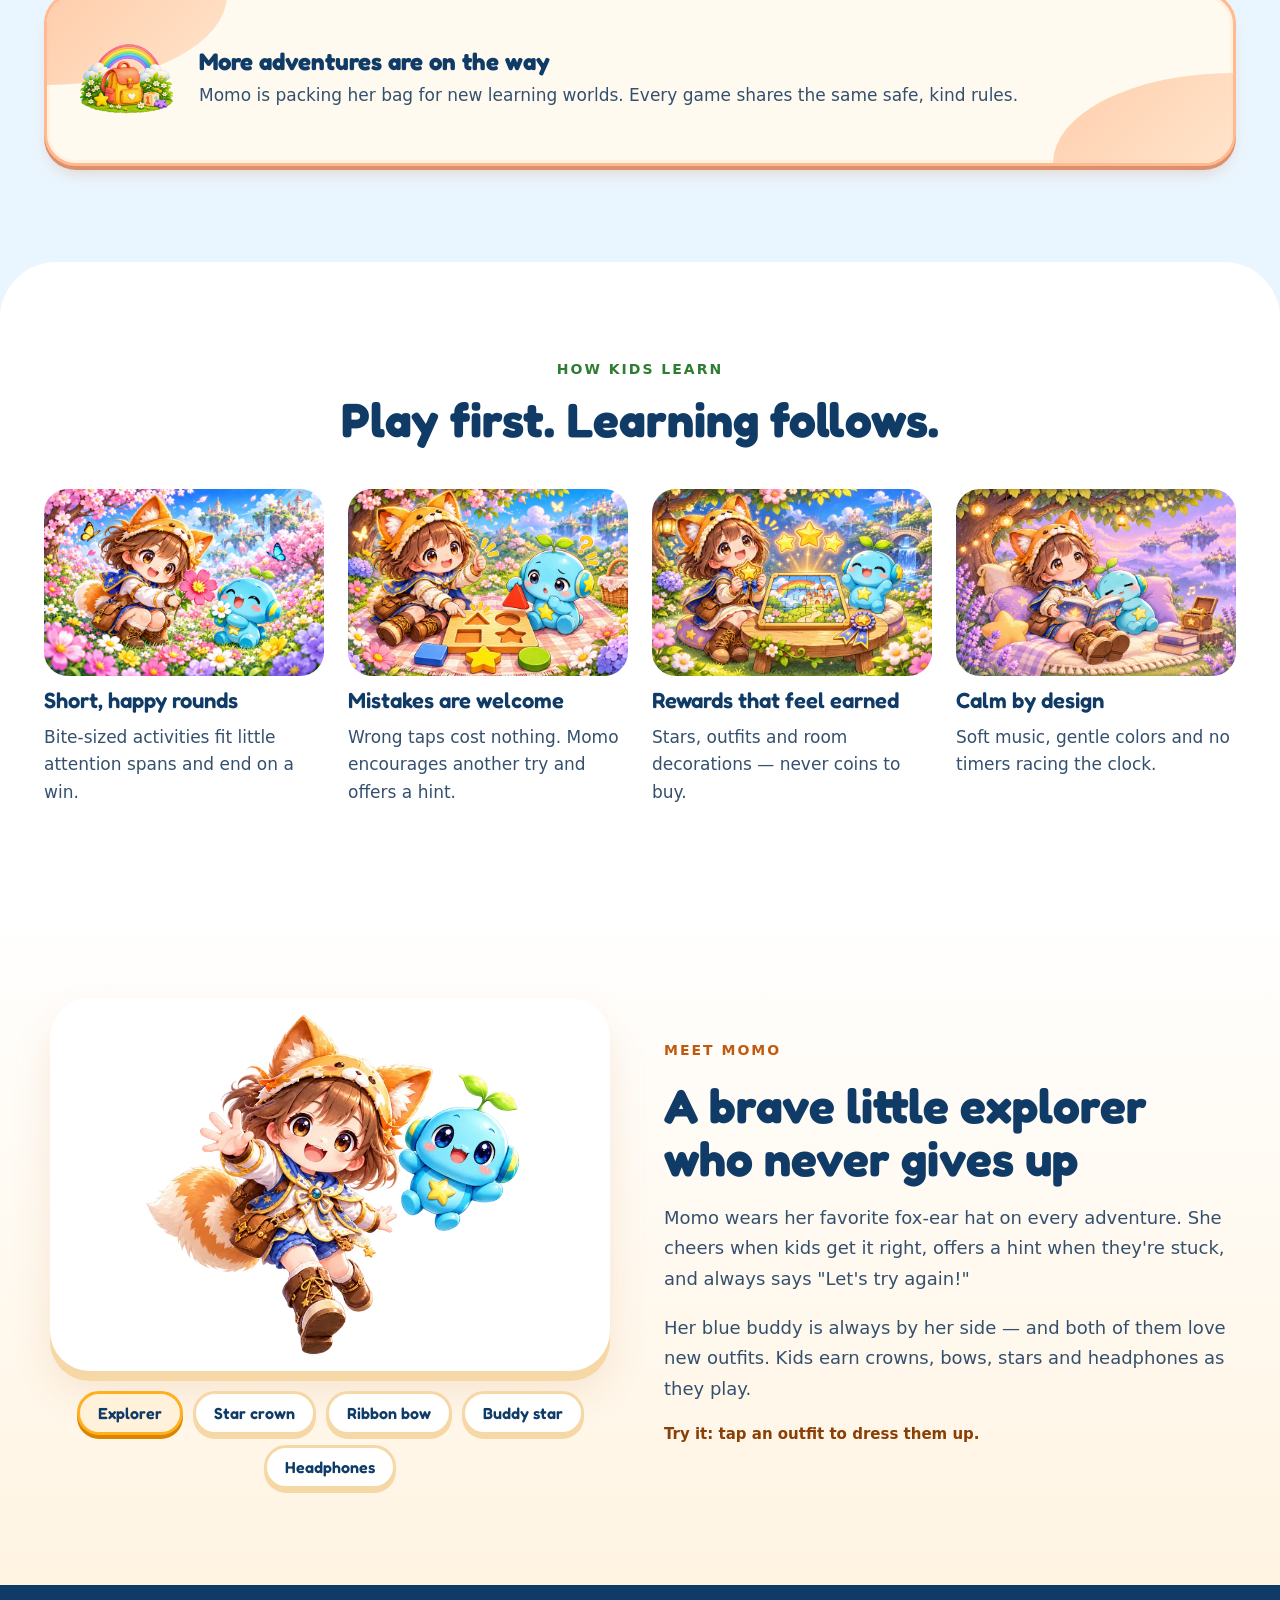
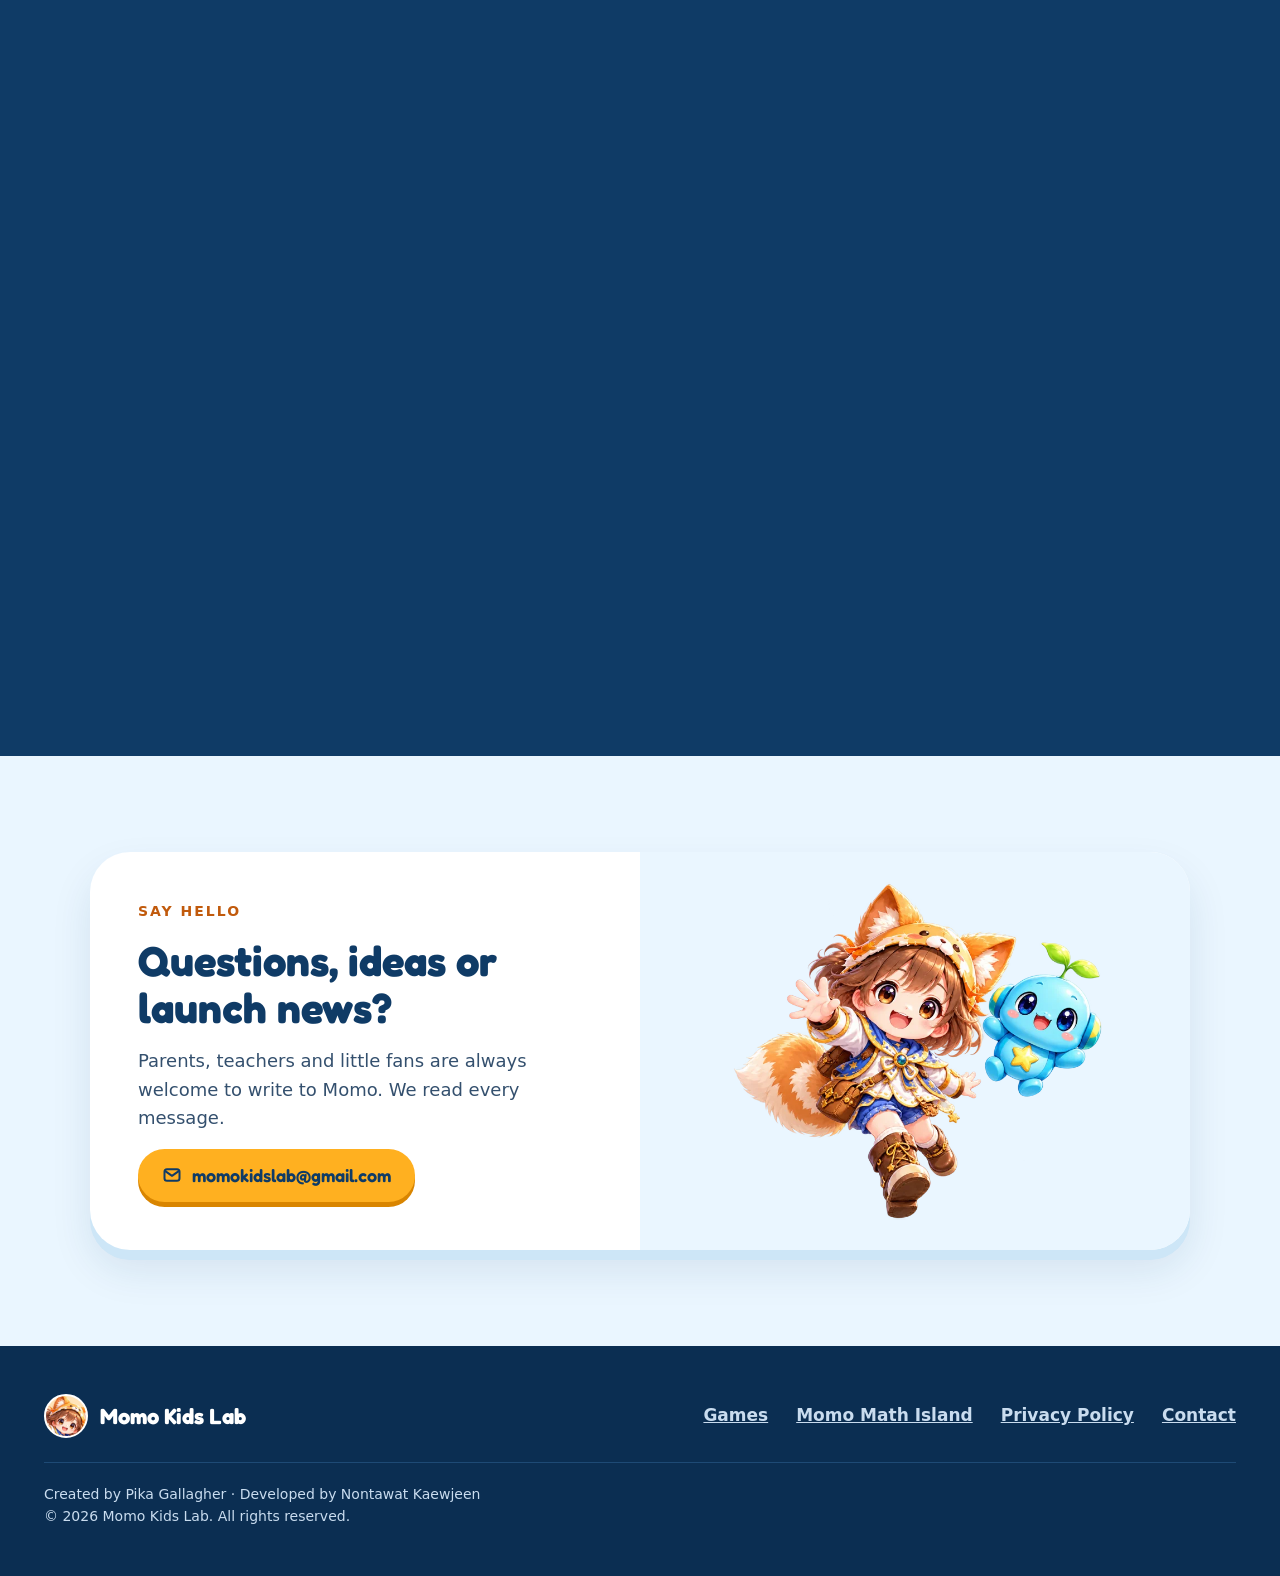
==== commit 5fd6f5d2: "Immersive homepage: hero light and particles, glowing buttons, section reveals, Momo & Bibi registra" ====
--- a/index.html
+++ b/index.html
@@ -14,14 +14,23 @@
 <link rel="icon" type="image/png" href="favicon.png">
 <link rel="apple-touch-icon" href="assets/img/apple-touch-icon.png">
 <link rel="preload" as="image" href="assets/img/hero.webp">
-<link rel="stylesheet" href="assets/site.css?v=20261126-app-store-soon">
+<link rel="stylesheet" href="assets/site.css?v=20261126-immersive">
+<link rel="stylesheet" href="assets/immersive.css?v=20261126-immersive">
 </head>
 <body>
 <a class="skip" href="#main">Skip to content</a>
 
 <header class="hero" id="top">
   <img class="hero-img" src="assets/img/hero.webp" alt="Momo, a cheerful explorer girl in a fox-ear hat, runs across a flowery floating island with Bibi toward a signpost that reads Learn, Explore, Grow" fetchpriority="high">
+  <div class="hero-fx hero-fx-back" aria-hidden="true">
+    <span class="fx-sun"></span><span class="fx-rays"></span>
+    <span class="fx-mist fx-mist-1"></span><span class="fx-mist fx-mist-2"></span><span class="fx-mist fx-mist-3"></span>
+  </div>
   <div class="hero-fade"></div>
+  <div class="hero-fx hero-fx-front" aria-hidden="true">
+    <div class="fx-particles"></div>
+    <span class="fx-bokeh fx-bokeh-1"></span><span class="fx-bokeh fx-bokeh-2"></span><span class="fx-bokeh fx-bokeh-3"></span>
+  </div>
 
   <nav class="nav" aria-label="Main">
     <a class="brand" href="./">
@@ -54,7 +63,7 @@
       <p class="hero-text">Join curious Momo and her playful friend Bibi as they explore colorful worlds filled with numbers, puzzles, and little challenges. Each adventure encourages your child to think, solve problems, and build confidence at their own pace.</p>
       <p class="hero-text">Made for little learners and peace of mind for parents: <strong>offline play, no ads, no subscriptions, and no pressure.</strong> Just playful moments to explore, learn, and grow.</p>
       <div class="btn-row">
-        <a class="btn btn-sun btn-lg" href="#games">
+        <a class="btn btn-sun btn-lg btn-glow" href="#games">
           <svg width="22" height="22" viewBox="0 0 24 24" fill="currentColor" aria-hidden="true"><path d="M8 5.5v13a1 1 0 0 0 1.5.86l10.4-6.5a1 1 0 0 0 0-1.72L9.5 4.64A1 1 0 0 0 8 5.5z"/></svg>
           Explore our games</a>
         <a class="btn btn-cloud btn-lg" href="#parents">For parents</a>
@@ -97,7 +106,7 @@
           <h3>Momo Math Island</h3>
           <p>Count, compare, add and subtract on a sunny island full of friends. Momo cheers every answer and gently helps when kids try again.</p>
           <ul class="tags"><li>Counting</li><li>Comparing</li><li>Adding</li><li>Subtracting</li></ul>
-          <div class="card-foot"><a class="btn btn-sun" href="https://momo-kids-lab-register.pages.dev/">Register now</a><span>Ages 3–7 · Android</span></div><div class="play-platform"><a class="google-play-badge" href="https://play.google.com/store/apps/details?id=com.momokidslab.momomathisland" aria-label="View this game on Google Play"><img src="assets/img/google-play-badge.png" width="194" height="75" alt="Get it on Google Play" loading="lazy"></a><span class="app-store-badge" title="Coming soon on the App Store"><svg class="asb-ico" viewBox="0 0 24 24" width="26" height="26" fill="none" stroke="currentColor" stroke-width="1.8" stroke-linecap="round" stroke-linejoin="round" aria-hidden="true"><rect x="6" y="2.5" width="12" height="19" rx="2.6"/><path d="M10.5 5.2h3"/><circle cx="12" cy="18.3" r=".9" fill="currentColor" stroke="none"/></svg><span class="asb-text"><span class="asb-small">Coming soon on the</span><span class="asb-big">App Store</span></span></span></div>
+          <div class="card-foot"><a class="btn btn-sun btn-glow" href="https://momo-kids-lab-register.pages.dev/" data-open-register>Register now</a><span>Ages 3–7 · Android</span></div><div class="play-platform"><a class="google-play-badge" href="https://play.google.com/store/apps/details?id=com.momokidslab.momomathisland" aria-label="View this game on Google Play"><img src="assets/img/google-play-badge.png" width="194" height="75" alt="Get it on Google Play" loading="lazy"></a><span class="app-store-badge" title="Coming soon on the App Store"><svg class="asb-ico" viewBox="0 0 24 24" width="26" height="26" fill="none" stroke="currentColor" stroke-width="1.8" stroke-linecap="round" stroke-linejoin="round" aria-hidden="true"><rect x="6" y="2.5" width="12" height="19" rx="2.6"/><path d="M10.5 5.2h3"/><circle cx="12" cy="18.3" r=".9" fill="currentColor" stroke="none"/></svg><span class="asb-text"><span class="asb-small">Coming soon on the</span><span class="asb-big">App Store</span></span></span></div>
         </div>
       </article>
 
@@ -110,7 +119,7 @@
           <h3>Momo Puzzle World</h3>
           <p>Solve gentle puzzles with Momo and Bibi across five magical worlds — Forest, Ocean, Candy, Dinosaur and Space — and unlock hats for Momo's closet and furniture for her room.</p>
           <ul class="tags blue"><li>Logic</li><li>Patterns</li><li>Memory</li><li>Spatial sense</li><li>+4 more skills</li></ul>
-          <div class="card-foot"><a class="btn btn-sun" href="https://momo-kids-lab-register.pages.dev/">Register now</a><span>Ages 3–7 · Android</span></div><div class="play-platform"><a class="google-play-badge" href="https://play.google.com/store/apps/details?id=com.momokidslab.puzzleworld" aria-label="View this game on Google Play"><img src="assets/img/google-play-badge.png" width="194" height="75" alt="Get it on Google Play" loading="lazy"></a><span class="app-store-badge" title="Coming soon on the App Store"><svg class="asb-ico" viewBox="0 0 24 24" width="26" height="26" fill="none" stroke="currentColor" stroke-width="1.8" stroke-linecap="round" stroke-linejoin="round" aria-hidden="true"><rect x="6" y="2.5" width="12" height="19" rx="2.6"/><path d="M10.5 5.2h3"/><circle cx="12" cy="18.3" r=".9" fill="currentColor" stroke="none"/></svg><span class="asb-text"><span class="asb-small">Coming soon on the</span><span class="asb-big">App Store</span></span></span></div>
+          <div class="card-foot"><a class="btn btn-sun btn-glow" href="https://momo-kids-lab-register.pages.dev/" data-open-register>Register now</a><span>Ages 3–7 · Android</span></div><div class="play-platform"><a class="google-play-badge" href="https://play.google.com/store/apps/details?id=com.momokidslab.puzzleworld" aria-label="View this game on Google Play"><img src="assets/img/google-play-badge.png" width="194" height="75" alt="Get it on Google Play" loading="lazy"></a><span class="app-store-badge" title="Coming soon on the App Store"><svg class="asb-ico" viewBox="0 0 24 24" width="26" height="26" fill="none" stroke="currentColor" stroke-width="1.8" stroke-linecap="round" stroke-linejoin="round" aria-hidden="true"><rect x="6" y="2.5" width="12" height="19" rx="2.6"/><path d="M10.5 5.2h3"/><circle cx="12" cy="18.3" r=".9" fill="currentColor" stroke="none"/></svg><span class="asb-text"><span class="asb-small">Coming soon on the</span><span class="asb-big">App Store</span></span></span></div>
         </div>
       </article>
 
@@ -252,30 +261,93 @@
   });
 });
 </script>
-<script src="assets/languages.js?v=20261126-app-store-soon" defer></script>
-
-<dialog class="beta-dialog" id="beta-dialog" aria-labelledby="beta-title" aria-describedby="beta-description">
-  <button class="beta-close" type="button" data-beta-close aria-label="Close">×</button>
-  <img class="beta-art" src="assets/img/beta-invite-art.webp" width="1536" height="1024" alt="Momo and Bibi waving from a fluffy cloud"><div class="beta-cloud">
-  <span class="beta-badge" data-beta="badge">YOU'RE INVITED · CLOSED BETA</span>
-  <h2 id="beta-title" data-beta="title"><span class="beta-title-navy">Little testers,</span><span class="beta-title-orange">big adventures!</span></h2>
-  <p id="beta-description" data-beta="description">Momo & Bibi need a few
-super-curious game explorers!
-
-Play, discover, and tell us what you think.</p>
-<p class="beta-games" data-beta="games">Momo Math Island · Momo Puzzle World
-For parents & guardians · Android</p>
-<p class="beta-offer" data-beta="offer">Limited beta spots available. Selected testers get a free game code!</p>
-  
-  <a class="btn btn-sun" href="https://momo-kids-lab-register.pages.dev/#register" data-beta="cta">Count me in!</a>
-<p class="beta-note" data-beta="note">Register your interest.
-Selection isn't guaranteed.
-Selected testers receive a code and
-testing instructions by email.</p>
-  <button class="beta-later" type="button" data-beta-close data-beta="later">Maybe later</button>
-</div></dialog>
-<button class="beta-reopen" type="button" id="beta-reopen" aria-haspopup="dialog" data-beta="reopen">Join the beta · Limited spots</button>
-<script src="assets/beta-invite.js?v=limited-spots" defer></script>
+<script src="assets/languages.js?v=20261126-immersive" defer></script>
+<script src="assets/immersive.js?v=20261126-immersive" defer></script>
+
+<dialog class="pop-dialog" id="register-dialog" aria-labelledby="pop-title">
+  <div class="pop-card">
+    <button class="pop-close" type="button" data-pop-close aria-label="Close"><svg viewBox="0 0 24 24" width="22" height="22" fill="none" stroke="currentColor" stroke-width="3" stroke-linecap="round" aria-hidden="true"><path d="M6 6l12 12M18 6L6 18"/></svg></button>
+    <div class="pop-hero" aria-hidden="true">
+      <span class="pop-glow"></span>
+      <img class="pop-art" src="assets/img/beta-invite-art.webp" width="768" height="512" alt="" loading="lazy">
+    </div>
+    <div class="pop-body">
+      <div id="pop-form-panel">
+        <span class="pop-badge" data-pop="pop.badge">YOU'RE INVITED · CLOSED BETA</span>
+        <h2 id="pop-title"><span class="t1" data-pop="pop.title1">Little testers,</span> <span class="t2" data-pop="pop.title2">big adventures!</span></h2>
+        <p class="pop-desc" data-pop="pop.desc">Momo &amp; Bibi need a few super-curious game explorers!</p>
+        <p class="pop-offer" data-pop="pop.offer">Limited beta spots available. Selected testers get a free game code!</p>
+        <form id="pop-form" novalidate>
+          <p class="pop-intro" data-pop="form.intro">Registration is free and takes about a minute.</p>
+          <div class="pop-field" id="pop-field-email">
+            <label for="pop-email"><span data-pop="form.email.label">Parent or guardian’s Google Play account email</span> <span class="req" aria-hidden="true">*</span></label>
+            <p class="pop-help" id="pop-email-help" data-pop="form.email.help">Please use the email address associated with your Google Play account.</p>
+            <input id="pop-email" name="email" type="email" inputmode="email" autocomplete="email" maxlength="254" required aria-required="true" aria-describedby="pop-email-help pop-email-error" spellcheck="false" autocapitalize="off" placeholder="name@gmail.com">
+            <p class="pop-error" id="pop-email-error" hidden></p>
+          </div>
+          <fieldset class="pop-field" id="pop-field-age" aria-describedby="pop-age-help pop-age-error">
+            <legend><span data-pop="form.age.legend">What age group is your child in?</span> <span class="req" aria-hidden="true">*</span></legend>
+            <p class="pop-help" id="pop-age-help" data-pop="form.age.help">Select all that apply.</p>
+            <div class="pop-chips">
+              <label><input type="checkbox" name="ageGroups" value="under3"><span data-pop="age.under3">Under 3</span></label>
+              <label><input type="checkbox" name="ageGroups" value="3-4"><span data-pop="age.3-4">3–4</span></label>
+              <label><input type="checkbox" name="ageGroups" value="5-6"><span data-pop="age.5-6">5–6</span></label>
+              <label><input type="checkbox" name="ageGroups" value="7-8"><span data-pop="age.7-8">7–8</span></label>
+              <label><input type="checkbox" name="ageGroups" value="9plus"><span data-pop="age.9plus">9+</span></label>
+            </div>
+            <p class="pop-error" id="pop-age-error" hidden></p>
+          </fieldset>
+          <fieldset class="pop-field" id="pop-field-game" aria-describedby="pop-game-error">
+            <legend><span data-pop="form.games.legend">Which games are you interested in?</span> <span class="req" aria-hidden="true">*</span></legend>
+            <div class="pop-games">
+              <label><input type="radio" name="game" value="math"><img src="assets/img/math-island-logo.webp" alt="" width="56" height="56" loading="lazy"><span data-pop="game.math">Momo Math Island</span></label>
+              <label><input type="radio" name="game" value="puzzle"><img src="assets/img/puzzle-world-logo.webp" alt="" width="56" height="56" loading="lazy"><span data-pop="game.puzzle">Momo Puzzle World</span></label>
+              <label><input type="radio" name="game" value="both"><span class="pair"><img src="assets/img/math-island-logo.webp" alt="" width="40" height="40" loading="lazy"><img src="assets/img/puzzle-world-logo.webp" alt="" width="40" height="40" loading="lazy"></span><span data-pop="game.both">Both games</span></label>
+            </div>
+            <p class="pop-error" id="pop-game-error" hidden></p>
+          </fieldset>
+          <div class="pop-field pop-ack" id="pop-field-ack">
+            <h3 data-pop="form.ack.title">Please read and confirm</h3>
+            <ul id="pop-ack-list">
+              <li data-pop="ack.1">I am a parent or guardian aged 18 or older.</li>
+              <li data-pop="ack.2">I understand that the games are currently available for Android devices through Google Play.</li>
+              <li data-pop="ack.3">I understand that each game is sold separately as a one-time purchase. Registration is free and does not purchase a game.</li>
+              <li data-pop="ack.4">I understand that the games provide educational play and that individual learning outcomes may vary.</li>
+              <li data-pop="ack.5">I agree to the registration privacy notice and consent to receive emails with the game links I requested.</li>
+            </ul>
+            <p><a href="https://momo-kids-lab-register.pages.dev/#privacy" target="_blank" rel="noopener" data-pop="ack.link">Read the registration privacy notice</a></p>
+            <label class="pop-check"><input type="checkbox" id="pop-ack" name="acknowledged" required aria-required="true" aria-describedby="pop-ack-list pop-ack-error"><span data-pop="ack.checkbox">I confirm that I have read and agree to all of the above.</span></label>
+            <p class="pop-error" id="pop-ack-error" hidden></p>
+          </div>
+          <div class="pop-hp" aria-hidden="true"><label for="pop-website" data-pop="form.hp">Leave this field empty</label><input id="pop-website" name="website" type="text" tabindex="-1" autocomplete="off"></div>
+          <div id="pop-status" class="pop-status" role="alert" hidden></div>
+          <button type="submit" class="btn btn-sun btn-glow pop-submit" id="pop-submit"><span>Register</span></button>
+          <p class="pop-foot" data-pop="form.footnote">Free to register · No payment details needed</p>
+          <p class="pop-note" data-pop="pop.note">Selected testers receive a code and testing instructions by email.</p>
+        </form>
+        <button class="pop-later" type="button" data-pop-close data-pop="pop.later">Maybe later</button>
+      </div>
+      <div id="pop-done-panel" hidden>
+        <h2 id="pop-done-title" tabindex="-1" data-pop="confirm.title">Thank you!</h2>
+        <p data-pop="confirm.text">Your registration has been received.</p>
+        <p class="pop-updated" id="pop-updated" data-pop="confirm.updated" hidden></p>
+        <dl class="pop-summary">
+          <div><dt data-pop="confirm.email">Email</dt><dd id="pop-sum-email"></dd></div>
+          <div><dt data-pop="confirm.ages">Age groups</dt><dd id="pop-sum-ages"></dd></div>
+          <div><dt data-pop="confirm.games">Games</dt><dd id="pop-sum-games"></dd></div>
+        </dl>
+        <p class="pop-status" id="pop-notify" data-pop="confirm.notifyFailed" hidden></p>
+        <div class="pop-done-actions">
+          <button class="btn btn-sun btn-glow" type="button" data-pop-close data-pop="pop.close">Close</button>
+          <button class="pop-later" type="button" id="pop-another" data-pop="confirm.another">Register another email</button>
+        </div>
+      </div>
+    </div>
+  </div>
+</dialog>
+<button class="pop-reopen btn-glow" type="button" id="register-reopen" aria-haspopup="dialog">Join the beta · Limited spots</button>
+<script src="assets/register-popup-text.js?v=20261126-immersive" defer></script>
+<script src="assets/register-popup.js?v=20261126-immersive" defer></script>
 
 
 <script>
@@ -304,7 +376,7 @@
   placeBubble();
 })();
 </script>
-<script src="assets/site-music.js?v=20261126-playlist" defer></script>
+<script src="assets/site-music.js?v=20261126-quieter" defer></script>
 </body>
 </html>
 
--- a/assets/site.css
+++ b/assets/site.css
@@ -54,7 +54,7 @@
 .hero{position:relative;min-height:760px;display:flex;flex-direction:column}
 .hero-img{position:absolute;inset:0;width:100%;height:100%;object-fit:cover;object-position:70% center}
 .hero-fade{position:absolute;inset:0;background:linear-gradient(90deg,rgba(234,246,255,.93) 0%,rgba(234,246,255,.72) 34%,rgba(234,246,255,0) 58%)}
-.hero>*:not(.hero-img):not(.hero-fade):not(.bubble){position:relative;z-index:1}
+.hero>*:not(.hero-img):not(.hero-fade):not(.bubble):not(.hero-fx){position:relative;z-index:1}
 .hero-copy{flex-grow:1;display:flex;align-items:center;padding:56px 24px 120px;max-width:1240px;width:100%;margin:0 auto}
 .hero-copy-inner{max-width:560px;display:flex;flex-direction:column;gap:22px;align-items:flex-start}
 .pill{display:inline-flex;align-items:center;gap:8px;background:var(--white);color:var(--green);font-weight:800;font-size:14px;padding:8px 16px;border-radius:999px;box-shadow:0 3px 0 #CBE7D0}
--- a/assets/immersive.css
+++ b/assets/immersive.css
@@ -0,0 +1,182 @@
+/* Momo Kids Lab — immersive layer: hero light and particles, glowing buttons,
+   section reveals and the registration pop-up. Motion is gentle, paused off
+   screen, lighter on phones, and switched off for reduced-motion users.
+   Momo's artwork itself never moves: only light, mist and particles do. */
+
+/* ---------- Hero layers ---------- */
+.hero{isolation:isolate}
+.hero>.hero-fx{position:absolute;inset:0;pointer-events:none;overflow:hidden}
+.hero>.hero-fx-back{z-index:0}
+.hero>.hero-fade{z-index:0}
+.hero>.hero-fx-front{z-index:0}
+.hero-fx span,.fx-particles i{position:absolute;display:block}
+
+/* Warm sunlight over the castle sky, gently breathing. */
+.fx-sun{right:-8%;top:-22%;width:62vw;height:62vw;max-width:900px;max-height:900px;border-radius:50%;
+  background:radial-gradient(circle,rgba(255,248,220,.75) 0%,rgba(255,236,180,.35) 28%,rgba(255,236,180,0) 62%);
+  mix-blend-mode:screen;animation:fx-breathe 9s ease-in-out infinite}
+.fx-rays{right:-20%;top:-60%;width:110vw;height:140vh;opacity:.32;mix-blend-mode:screen;transform-origin:72% 30%;
+  background:repeating-conic-gradient(from 200deg at 72% 30%,rgba(255,255,255,.55) 0deg 3deg,rgba(255,255,255,0) 3deg 11deg);
+  -webkit-mask:radial-gradient(circle at 72% 30%,#000 0,rgba(0,0,0,.6) 25%,transparent 55%);
+          mask:radial-gradient(circle at 72% 30%,#000 0,rgba(0,0,0,.6) 25%,transparent 55%);
+  animation:fx-rays 40s linear infinite}
+/* Soft mist drifting slowly through the clouds on the left. */
+.fx-mist{border-radius:50%;filter:blur(18px);background:radial-gradient(closest-side,rgba(255,255,255,.85),rgba(255,255,255,0));opacity:.65}
+.fx-mist-1{left:-12%;top:18%;width:46vw;height:16vw;animation:fx-drift 46s ease-in-out infinite alternate}
+.fx-mist-2{left:4%;top:55%;width:38vw;height:12vw;opacity:.5;animation:fx-drift 58s ease-in-out -20s infinite alternate-reverse}
+.fx-mist-3{left:22%;bottom:-6%;width:60vw;height:18vw;opacity:.55;animation:fx-drift 64s ease-in-out -8s infinite alternate}
+/* Out-of-focus blossoms in the foreground give depth; they shift with the pointer. */
+.fx-bokeh{border-radius:50%;filter:blur(10px);opacity:.55;transition:transform .9s cubic-bezier(.2,.7,.2,1)}
+.fx-bokeh-1{right:3%;bottom:4%;width:110px;height:110px;background:radial-gradient(circle,#ffd1e3 0 35%,rgba(255,209,227,0) 70%);transform:translate3d(calc(var(--px,0)*-26px),calc(var(--py,0)*-18px),0)}
+.fx-bokeh-2{right:16%;bottom:-2%;width:70px;height:70px;background:radial-gradient(circle,#fff6c9 0 35%,rgba(255,246,201,0) 70%);opacity:.6;transform:translate3d(calc(var(--px,0)*-18px),calc(var(--py,0)*-12px),0)}
+.fx-bokeh-3{left:40%;top:8%;width:46px;height:46px;background:radial-gradient(circle,#fff 0 35%,rgba(255,255,255,0) 70%);opacity:.45;filter:blur(6px);transform:translate3d(calc(var(--px,0)*12px),calc(var(--py,0)*8px),0)}
+.fx-sun,.fx-rays{translate:calc(var(--px,0)*10px) calc(var(--py,0)*6px)}
+
+/* Petals drift down and across; sparkles twinkle in place. */
+.fx-particles{position:absolute;inset:0}
+.fx-petal{top:-6%;left:var(--x);width:var(--s);height:calc(var(--s)*.72);border-radius:80% 0 60% 40%/70% 0 80% 40%;
+  background:linear-gradient(135deg,var(--c1,#ffe1ec),var(--c2,#ff9fc2));opacity:0;box-shadow:inset -1px -1px 2px rgba(255,255,255,.6);
+  animation:fx-fall var(--d) linear var(--delay) infinite;will-change:transform,opacity}
+.fx-petal.white{--c1:#fff;--c2:#ffe7f1}
+.fx-petal.gold{--c1:#fff7cf;--c2:#ffd76a}
+.fx-spark{left:var(--x);top:var(--y);width:var(--s);height:var(--s);opacity:0;
+  background:radial-gradient(circle,#fff 0 18%,rgba(255,244,200,.9) 30%,rgba(255,244,200,0) 70%);
+  animation:fx-twinkle var(--d) ease-in-out var(--delay) infinite;will-change:transform,opacity}
+.fx-spark::before,.fx-spark::after{content:"";position:absolute;left:50%;top:50%;width:160%;height:2px;border-radius:2px;
+  background:linear-gradient(90deg,rgba(255,255,255,0),#fff,rgba(255,255,255,0));transform:translate(-50%,-50%)}
+.fx-spark::after{transform:translate(-50%,-50%) rotate(90deg)}
+.fx-paused *,.fx-paused{animation-play-state:paused!important}
+
+@keyframes fx-breathe{0%,100%{opacity:.85;transform:scale(1)}50%{opacity:1;transform:scale(1.06)}}
+@keyframes fx-rays{to{transform:rotate(360deg)}}
+@keyframes fx-drift{from{transform:translate3d(-4vw,0,0)}to{transform:translate3d(6vw,-1.5vw,0)}}
+@keyframes fx-fall{
+  0%{opacity:0;transform:translate3d(0,0,0) rotate(var(--r))}
+  8%{opacity:var(--o,.9)}
+  50%{transform:translate3d(calc(var(--sway)*.5),55vh,0) rotate(calc(var(--r) + 200deg))}
+  90%{opacity:var(--o,.9)}
+  100%{opacity:0;transform:translate3d(var(--sway),112vh,0) rotate(calc(var(--r) + 420deg))}}
+@keyframes fx-twinkle{0%,100%{opacity:0;transform:scale(.4) rotate(0)}45%{opacity:.95;transform:scale(1) rotate(25deg)}60%{opacity:.8}}
+
+/* ---------- Buttons: gentle glow, lift on hover, press on tap ---------- */
+.btn{position:relative;isolation:isolate;transition:transform .18s cubic-bezier(.2,.7,.2,1),box-shadow .18s,filter .18s;-webkit-tap-highlight-color:transparent}
+.btn:hover{transform:translateY(-3px)}
+.btn-sun:hover{box-shadow:0 7px 0 var(--sun-dark),0 10px 24px rgba(255,166,0,.35)}
+.btn-cloud:hover{box-shadow:0 7px 0 var(--sky-shadow),0 10px 22px rgba(15,59,102,.12)}
+.btn:active{transform:translateY(3px);transition-duration:.06s}
+.btn-sun:active{box-shadow:0 2px 0 var(--sun-dark)}
+.btn-cloud:active{box-shadow:0 2px 0 var(--sky-shadow)}
+/* A soft shine sweeps across sunny buttons on hover. */
+.btn-sun{background-image:linear-gradient(100deg,rgba(255,255,255,0) 35%,rgba(255,255,255,.6) 48%,rgba(255,255,255,0) 62%);background-size:260% 100%;background-position:130% 0;background-repeat:no-repeat;transition:transform .18s cubic-bezier(.2,.7,.2,1),box-shadow .18s,filter .18s,background-position .8s ease}
+.btn-sun:hover{background-position:-30% 0}
+.btn-glow{overflow:visible}
+.btn-glow::before{content:"";position:absolute;z-index:-2;inset:-10px;border-radius:inherit;pointer-events:none;
+  background:radial-gradient(closest-side,rgba(255,196,60,.55),rgba(255,196,60,0));opacity:.35;animation:btn-glow 3.2s ease-in-out infinite}
+@keyframes btn-glow{0%,100%{opacity:.25;transform:scale(.96)}50%{opacity:.75;transform:scale(1.04)}}
+/* ---------- Section reveals ---------- */
+.reveal-on .reveal{opacity:0;transform:translate3d(0,22px,0);transition:opacity .7s ease,transform .7s cubic-bezier(.2,.7,.2,1);transition-delay:var(--rd,0s)}
+.reveal-on .reveal.is-in{opacity:1;transform:none}
+
+/* ---------- Registration pop-up ---------- */
+body.pop-open{overflow:hidden}
+.pop-dialog{border:0;padding:0;background:transparent;width:min(560px,calc(100% - 20px));max-width:560px;max-height:calc(100dvh - 20px);overflow:visible;color:var(--ink)}
+.pop-dialog::backdrop{background:radial-gradient(circle at 50% 30%,rgba(255,236,190,.35),rgba(15,59,102,.72));-webkit-backdrop-filter:blur(3px);backdrop-filter:blur(3px)}
+.pop-dialog[open]{animation:pop-in .38s cubic-bezier(.2,.9,.25,1.15)}
+.pop-dialog[open]::backdrop{animation:pop-fade .3s ease}
+.pop-dialog.is-closing{animation:pop-out .18s ease forwards}
+@keyframes pop-in{from{opacity:0;transform:translateY(18px) scale(.96)}to{opacity:1;transform:none}}
+@keyframes pop-out{to{opacity:0;transform:translateY(10px) scale(.97)}}
+@keyframes pop-fade{from{opacity:0}}
+.pop-card{position:relative;display:flex;flex-direction:column;max-height:calc(100dvh - 20px);background:#fffdf7;border-radius:34px;
+  box-shadow:0 0 0 4px #fff,0 0 0 7px #ffd27a,0 24px 60px rgba(11,46,82,.45);overflow:hidden}
+.pop-close{position:absolute;z-index:5;top:12px;right:12px;width:48px;height:48px;border-radius:50%;border:3px solid #fff;
+  background:var(--navy);color:#fff;display:flex;align-items:center;justify-content:center;cursor:pointer;
+  box-shadow:0 4px 0 #0b2e52,0 6px 14px rgba(11,46,82,.35);transition:transform .15s}
+.pop-close:hover{transform:rotate(90deg) scale(1.05)}
+.pop-close:active{transform:scale(.94)}
+.pop-close:focus-visible{outline:3px solid var(--sun);outline-offset:3px}
+.pop-hero{position:relative;flex-shrink:0;height:clamp(150px,30vh,230px);
+  background:linear-gradient(180deg,#bfe6ff 0%,#e7f6ff 70%,#fffdf7 100%);overflow:hidden}
+.pop-hero::before{content:"";position:absolute;inset:0;background:
+  radial-gradient(4px 4px at 12% 30%,#fff 50%,transparent 51%),radial-gradient(3px 3px at 86% 22%,#fff 50%,transparent 51%),
+  radial-gradient(3px 3px at 72% 62%,#fff 50%,transparent 51%),radial-gradient(5px 5px at 24% 70%,#fff8d0 50%,transparent 51%);
+  animation:fx-breathe 4s ease-in-out infinite}
+.pop-glow{position:absolute;left:50%;top:58%;width:80%;height:110%;transform:translate(-50%,-50%);border-radius:50%;
+  background:radial-gradient(closest-side,rgba(255,240,190,.95),rgba(255,240,190,0));animation:fx-breathe 5s ease-in-out infinite}
+/* The artwork sits still on its cloud; only the glow behind it breathes. */
+.pop-art{position:absolute;left:50%;bottom:-6%;height:118%;width:auto;max-width:none;transform:translateX(-50%)}
+.pop-body{overflow-y:auto;overscroll-behavior:contain;padding:6px 30px 26px;text-align:left}
+#pop-form-panel>.pop-badge,#pop-form-panel>h2,#pop-form-panel>.pop-desc,#pop-form-panel>.pop-offer{text-align:center}
+.pop-badge{display:block;width:max-content;max-width:100%;margin:0 auto;background:#fff0ca;color:#85450b;font-weight:800;font-size:13px;letter-spacing:.5px;padding:6px 14px;border-radius:999px}
+.pop-dialog h2{font-family:MomoKidsChunky,var(--display);font-size:clamp(26px,5vw,34px);line-height:1.15;margin:10px 0 8px}
+.pop-dialog h2 .t1{color:var(--navy)}.pop-dialog h2 .t2{color:#df7108}
+.pop-desc{white-space:pre-line;font-size:17px;line-height:1.45;color:var(--ink-strong)}
+.pop-offer{margin:10px auto 0;padding:10px 14px;border-radius:16px;background:#e9f7ff;color:#0f5a78;font-weight:700;font-size:15px;line-height:1.45}
+#pop-form{display:flex;flex-direction:column;gap:16px;margin-top:18px}
+.pop-intro{font-size:15px;color:var(--ink)}
+.pop-field{border:0;margin:0;padding:0;display:flex;flex-direction:column;gap:6px;min-width:0}
+.pop-field label[for],.pop-field legend{font-weight:800;color:var(--navy);font-size:16px;line-height:1.35;padding:0}
+.pop-help{font-size:14px;color:#4b6683;line-height:1.4}
+.req{color:#c4320a}
+.pop-field input[type=email]{font:inherit;font-size:17px;color:var(--navy);background:#fff;border:2px solid #b8d6ec;border-radius:16px;min-height:52px;padding:10px 16px;width:100%;transition:border-color .15s,box-shadow .15s}
+.pop-field input[type=email]::placeholder{color:#8aa1b8}
+.pop-field input[type=email]:focus{outline:0;border-color:#1e88e5;box-shadow:0 0 0 4px rgba(30,136,229,.2)}
+.pop-chips,.pop-games{display:flex;flex-wrap:wrap;gap:8px;margin-top:4px}
+.pop-chips label,.pop-games label{position:relative;display:inline-flex;align-items:center;gap:8px;cursor:pointer;min-height:46px;padding:6px 16px;border-radius:999px;background:#fff;border:2px solid #cfe2f2;font-weight:800;color:var(--navy);transition:border-color .15s,background .15s,transform .15s}
+.pop-games label{border-radius:18px;padding:6px 14px 6px 6px;flex:1 1 150px}
+.pop-games img{width:44px;height:44px;border-radius:12px;object-fit:cover}
+.pop-games .pair{display:inline-flex}.pop-games .pair img{width:32px;height:32px;border-radius:9px}.pop-games .pair img+img{margin-left:-8px;box-shadow:-2px 0 0 #fff}
+.pop-chips input,.pop-games input{position:absolute;opacity:0;width:1px;height:1px}
+.pop-chips label:hover,.pop-games label:hover{border-color:var(--sun);transform:translateY(-1px)}
+.pop-chips label:has(input:checked),.pop-games label:has(input:checked){border-color:var(--sun);background:#fff4d6;box-shadow:0 3px 0 var(--sun-dark)}
+.pop-chips label:has(input:focus-visible),.pop-games label:has(input:focus-visible){outline:3px solid #1e88e5;outline-offset:2px}
+.pop-ack{background:#f4faff;border:2px solid #dcecf8;border-radius:18px;padding:14px 16px}
+.pop-ack h3{font-size:17px;font-family:var(--display)}
+.pop-ack ul{margin:4px 0 0;padding-left:20px;font-size:14px;line-height:1.5;color:var(--ink-strong)}
+.pop-ack li+li{margin-top:4px}
+.pop-ack a{font-size:14px;font-weight:700}
+.pop-check{display:flex;gap:10px;align-items:flex-start;font-weight:800;color:var(--navy);font-size:15px;line-height:1.4;cursor:pointer;margin-top:4px}
+.pop-check input{width:24px;height:24px;flex-shrink:0;margin:0;accent-color:#f59e0b}
+.pop-error{color:#b42318;font-weight:700;font-size:14px}
+.has-error input[type=email],.has-error.pop-ack{border-color:#d93a1f}
+.pop-hp{position:absolute;left:-9999px;width:1px;height:1px;overflow:hidden}
+.pop-status{background:#fff4e5;border:2px solid #ffc988;border-radius:14px;padding:10px 14px;color:#7a3d00;font-weight:700;font-size:15px;line-height:1.45}
+.pop-status p+p{margin-top:6px}
+.pop-submit{align-self:stretch;justify-content:center;font-size:21px;min-height:56px}
+.pop-submit[aria-busy=true]{filter:saturate(.7);cursor:progress}
+.pop-foot,.pop-note{text-align:center;font-size:13px;color:#4b6683;line-height:1.45;white-space:pre-line}
+.pop-later{display:block;margin:10px auto 0;background:none;border:0;color:#34506e;text-decoration:underline;font:inherit;font-size:15px;min-height:44px;cursor:pointer}
+#pop-done-panel:not([hidden]){display:flex}
+#pop-done-panel{text-align:center;flex-direction:column;gap:12px;padding-top:6px}
+#pop-done-panel h2{color:#df7108}
+.pop-summary{margin:0;text-align:left;background:#f4faff;border-radius:16px;padding:12px 16px;display:flex;flex-direction:column;gap:6px}
+.pop-summary div{display:flex;gap:10px;flex-wrap:wrap}.pop-summary dt{font-weight:800;color:var(--navy);min-width:90px}.pop-summary dd{margin:0;word-break:break-word}
+.pop-updated{color:#0f5a78;font-weight:700}
+.pop-done-actions{display:flex;flex-direction:column;align-items:center;gap:4px}
+.pop-reopen{position:fixed;right:18px;bottom:18px;z-index:15;background:linear-gradient(#ffd255,#ffb020);color:var(--navy);border:3px solid #fff;border-radius:999px;
+  padding:12px 20px;box-shadow:0 5px 0 var(--sun-dark),0 10px 24px rgba(15,59,102,.2);font-family:var(--display);font-size:16px;font-weight:600;cursor:pointer;
+  max-width:calc(100% - 36px);transition:transform .18s cubic-bezier(.2,.7,.2,1)}
+.pop-reopen:hover{transform:translateY(-3px)}
+.pop-reopen:active{transform:translateY(2px)}
+.pop-reopen.btn-glow::before{inset:-12px}
+body.pop-open .pop-reopen{visibility:hidden}
+
+@media (max-width:820px){
+  .fx-rays,.fx-mist-3,.fx-bokeh-3{display:none}
+  .fx-sun{width:120vw;height:120vw;top:auto;bottom:-10%;right:-40%}
+  .fx-mist{filter:blur(12px)}
+}
+@media (max-width:480px){
+  .pop-body{padding:4px 18px 20px}
+  .pop-card{border-radius:26px}
+  .pop-close{top:10px;right:10px}
+  .pop-reopen{font-size:14px;padding:10px 16px;right:12px;bottom:12px}
+}
+@media (max-height:700px){.pop-hero{height:130px}}
+
+/* Reduced motion: no drifting, twinkling, glowing or reveal movement. */
+@media (prefers-reduced-motion:reduce){
+  .fx-particles,.fx-rays,.fx-mist,.fx-bokeh,.btn-glow::before,.pop-hero::before{display:none!important}
+  .reveal-on .reveal{opacity:1!important;transform:none!important}
+  .btn:hover,.btn:active,.pop-close:hover{transform:none}
+}
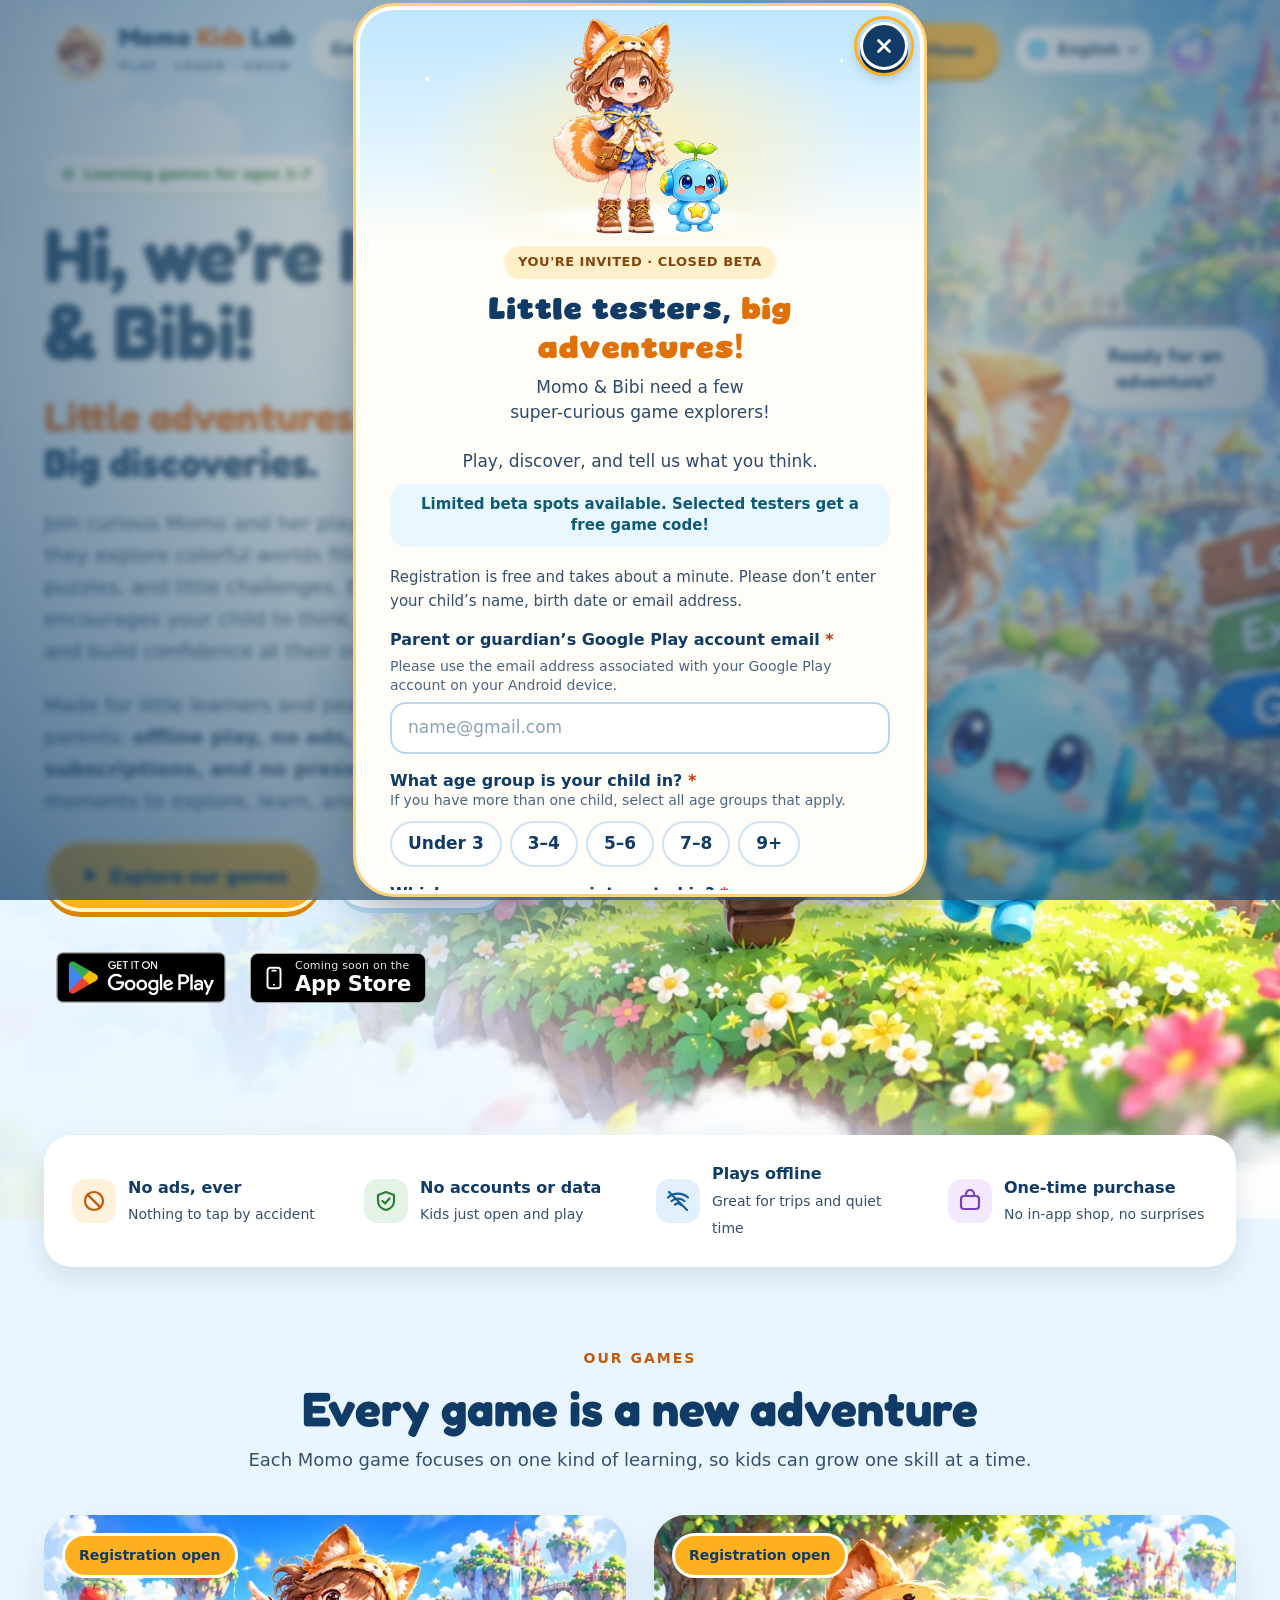
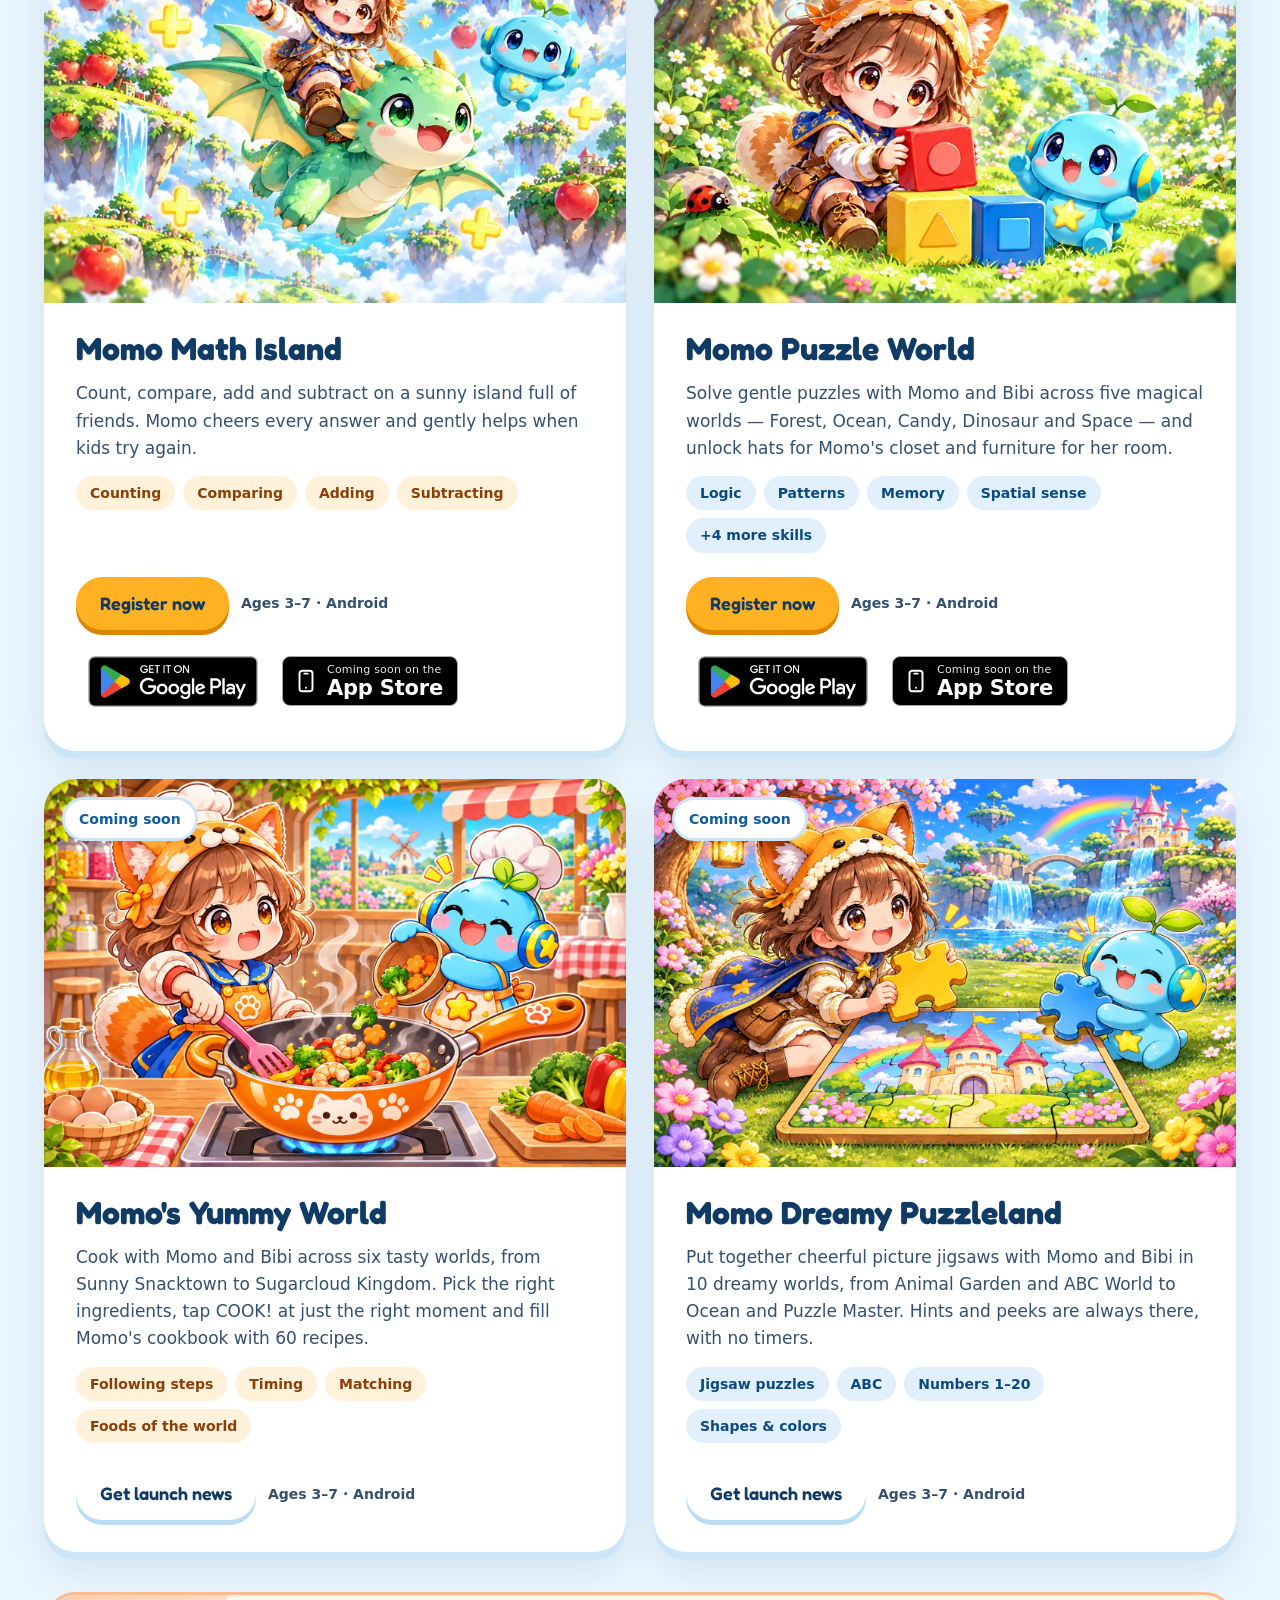
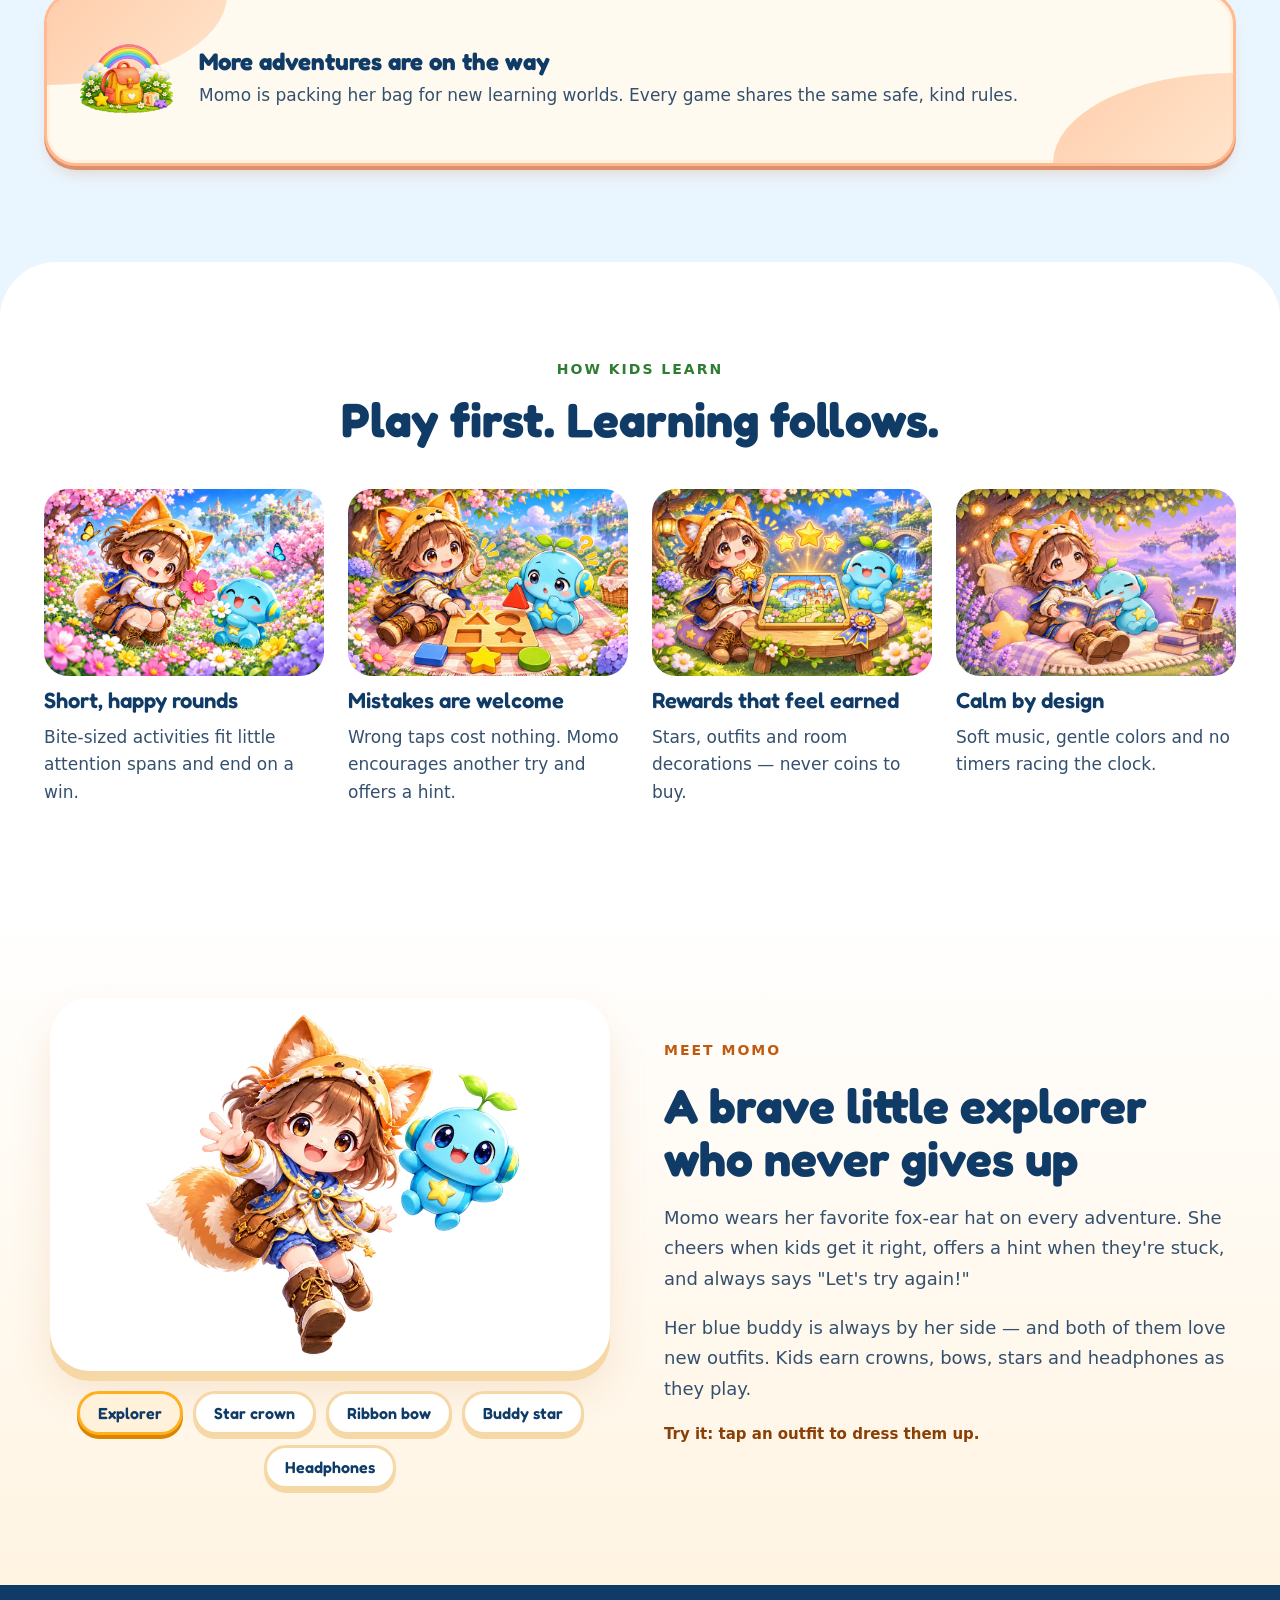
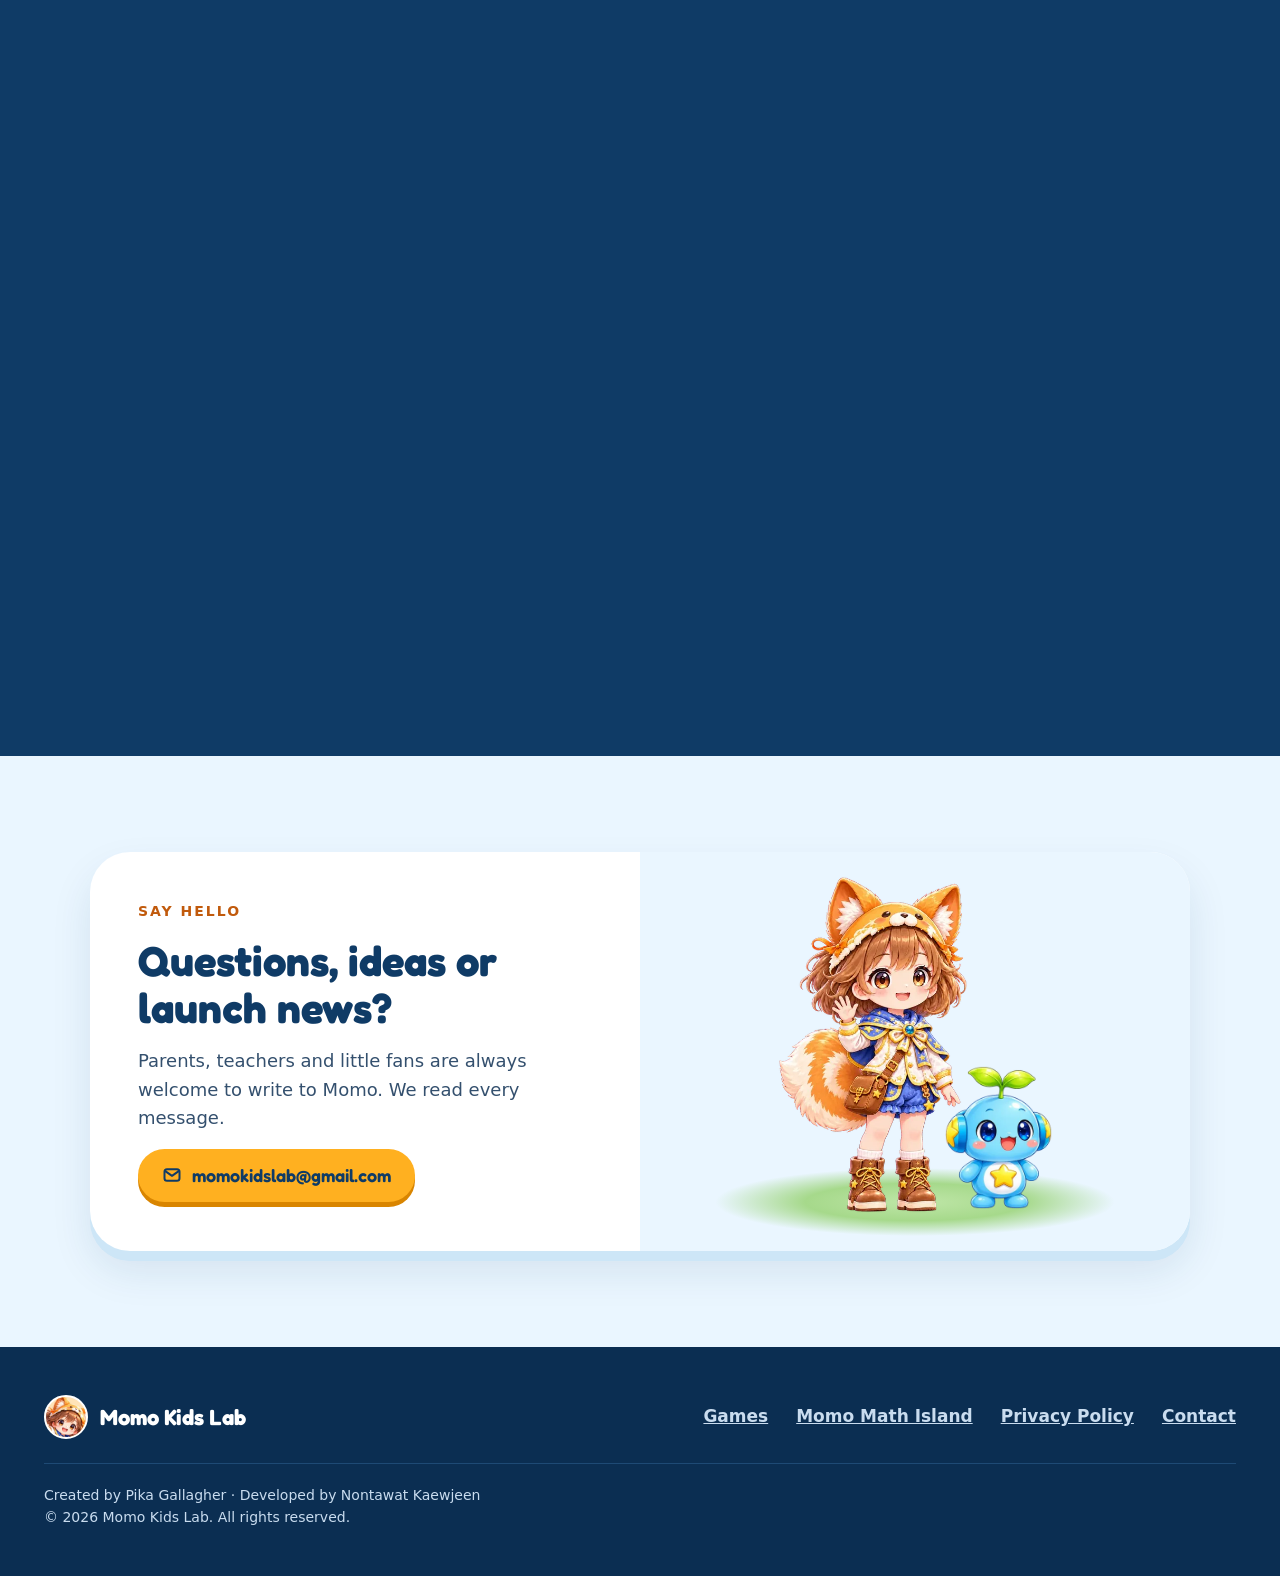
==== commit db386938: "Momo & Bibi frame animation: blinking, waving and cheering Ten hand-made poses (cut out from magenta" ====
--- a/index.html
+++ b/index.html
@@ -230,7 +230,13 @@
           <svg width="20" height="20" viewBox="0 0 24 24" fill="none" stroke="currentColor" stroke-width="2.4" stroke-linecap="round" stroke-linejoin="round" aria-hidden="true"><rect x="3" y="5" width="18" height="14" rx="3"/><path d="M3.5 7l8.5 6 8.5-6"/></svg>
           momokidslab@gmail.com</a>
       </div>
-      <div class="contact-art"><img src="assets/img/momo-friends.webp" alt="Momo waves hello next to her smiling blue buddy" loading="lazy"></div>
+      <div class="contact-art">
+      <div class="duo" data-duo="greet" role="img" aria-label="Momo waves hello next to her best friend Bibi">
+        <span class="duo-ground" aria-hidden="true"></span>
+        <div class="sprite sprite-momo" data-sprite="momo"><img src="assets/img/sprites/momo-idle.webp" width="360" height="638" alt="" loading="lazy" decoding="async"></div>
+        <div class="sprite sprite-bibi" data-sprite="bibi"><img src="assets/img/sprites/bibi-idle.webp" width="260" height="348" alt="" loading="lazy" decoding="async"></div>
+      </div>
+      </div>
     </div>
   </div>
 </section>
@@ -269,7 +275,11 @@
     <button class="pop-close" type="button" data-pop-close aria-label="Close"><svg viewBox="0 0 24 24" width="22" height="22" fill="none" stroke="currentColor" stroke-width="3" stroke-linecap="round" aria-hidden="true"><path d="M6 6l12 12M18 6L6 18"/></svg></button>
     <div class="pop-hero" aria-hidden="true">
       <span class="pop-glow"></span>
-      <img class="pop-art" src="assets/img/beta-invite-art.webp" width="768" height="512" alt="" loading="lazy">
+      <div class="duo" data-duo="pop" aria-hidden="true">
+        <span class="duo-ground" aria-hidden="true"></span>
+        <div class="sprite sprite-momo" data-sprite="momo"><img src="assets/img/sprites/momo-idle.webp" width="360" height="638" alt="" loading="lazy" decoding="async"></div>
+        <div class="sprite sprite-bibi" data-sprite="bibi"><img src="assets/img/sprites/bibi-idle.webp" width="260" height="348" alt="" loading="lazy" decoding="async"></div>
+      </div>
     </div>
     <div class="pop-body">
       <div id="pop-form-panel">
@@ -347,7 +357,8 @@
 </dialog>
 <button class="pop-reopen btn-glow" type="button" id="register-reopen" aria-haspopup="dialog">Join the beta · Limited spots</button>
 <script src="assets/register-popup-text.js?v=20261126-immersive" defer></script>
-<script src="assets/register-popup.js?v=20261126-immersive" defer></script>
+<script src="assets/sprites.js?v=20261126-sprites" defer></script>
+<script src="assets/register-popup.js?v=20261126-sprites" defer></script>
 
 
 <script>
--- a/assets/immersive.css
+++ b/assets/immersive.css
@@ -103,8 +103,7 @@
   animation:fx-breathe 4s ease-in-out infinite}
 .pop-glow{position:absolute;left:50%;top:58%;width:80%;height:110%;transform:translate(-50%,-50%);border-radius:50%;
   background:radial-gradient(closest-side,rgba(255,240,190,.95),rgba(255,240,190,0));animation:fx-breathe 5s ease-in-out infinite}
-/* The artwork sits still on its cloud; only the glow behind it breathes. */
-.pop-art{position:absolute;left:50%;bottom:-6%;height:118%;width:auto;max-width:none;transform:translateX(-50%)}
+
 .pop-body{overflow-y:auto;overscroll-behavior:contain;padding:6px 30px 26px;text-align:left}
 #pop-form-panel>.pop-badge,#pop-form-panel>h2,#pop-form-panel>.pop-desc,#pop-form-panel>.pop-offer{text-align:center}
 .pop-badge{display:block;width:max-content;max-width:100%;margin:0 auto;background:#fff0ca;color:#85450b;font-weight:800;font-size:13px;letter-spacing:.5px;padding:6px 14px;border-radius:999px}
@@ -180,3 +179,20 @@
   .reveal-on .reveal{opacity:1!important;transform:none!important}
   .btn:hover,.btn:active,.pop-close:hover{transform:none}
 }
+
+/* ---------- Momo & Bibi frame sprites ----------
+   Poses are stacked in one spot and swapped; the characters stay planted. */
+.duo{position:relative;display:flex;align-items:flex-end;justify-content:center;gap:0}
+.sprite{position:relative;flex:0 0 auto}
+.sprite img{display:block;width:100%;height:auto}
+.sprite img:not(:first-child){position:absolute;left:0;top:0}
+.sprite img:not(.on){visibility:hidden}
+.sprite-momo{width:var(--momo-w,150px);z-index:1}
+.sprite-bibi{width:calc(var(--momo-w,150px)*.56);margin-left:calc(var(--momo-w,150px)*-.12);margin-bottom:calc(var(--momo-w,150px)*.02)}
+.duo-ground{position:absolute;left:50%;bottom:calc(var(--momo-w,150px)*-.05);width:calc(var(--momo-w,150px)*2.1);height:calc(var(--momo-w,150px)*.32);transform:translateX(-50%);border-radius:50%;
+  background:radial-gradient(closest-side,rgba(255,255,255,.95),rgba(255,255,255,.75) 60%,rgba(255,255,255,0));pointer-events:none}
+/* Pop-up header: Momo and Bibi stand on a soft cloud. */
+.pop-hero .duo{position:absolute;left:50%;bottom:6px;transform:translateX(-50%);--momo-w:clamp(86px,15vh,122px)}
+/* Contact section: on a little grassy hill. */
+.contact-art .duo{--momo-w:clamp(130px,16vw,190px);padding-bottom:14px}
+.contact-art .duo-ground{background:radial-gradient(closest-side,#bfe6a8,#a6d98b 55%,rgba(166,217,139,0));height:calc(var(--momo-w)*.36)}
